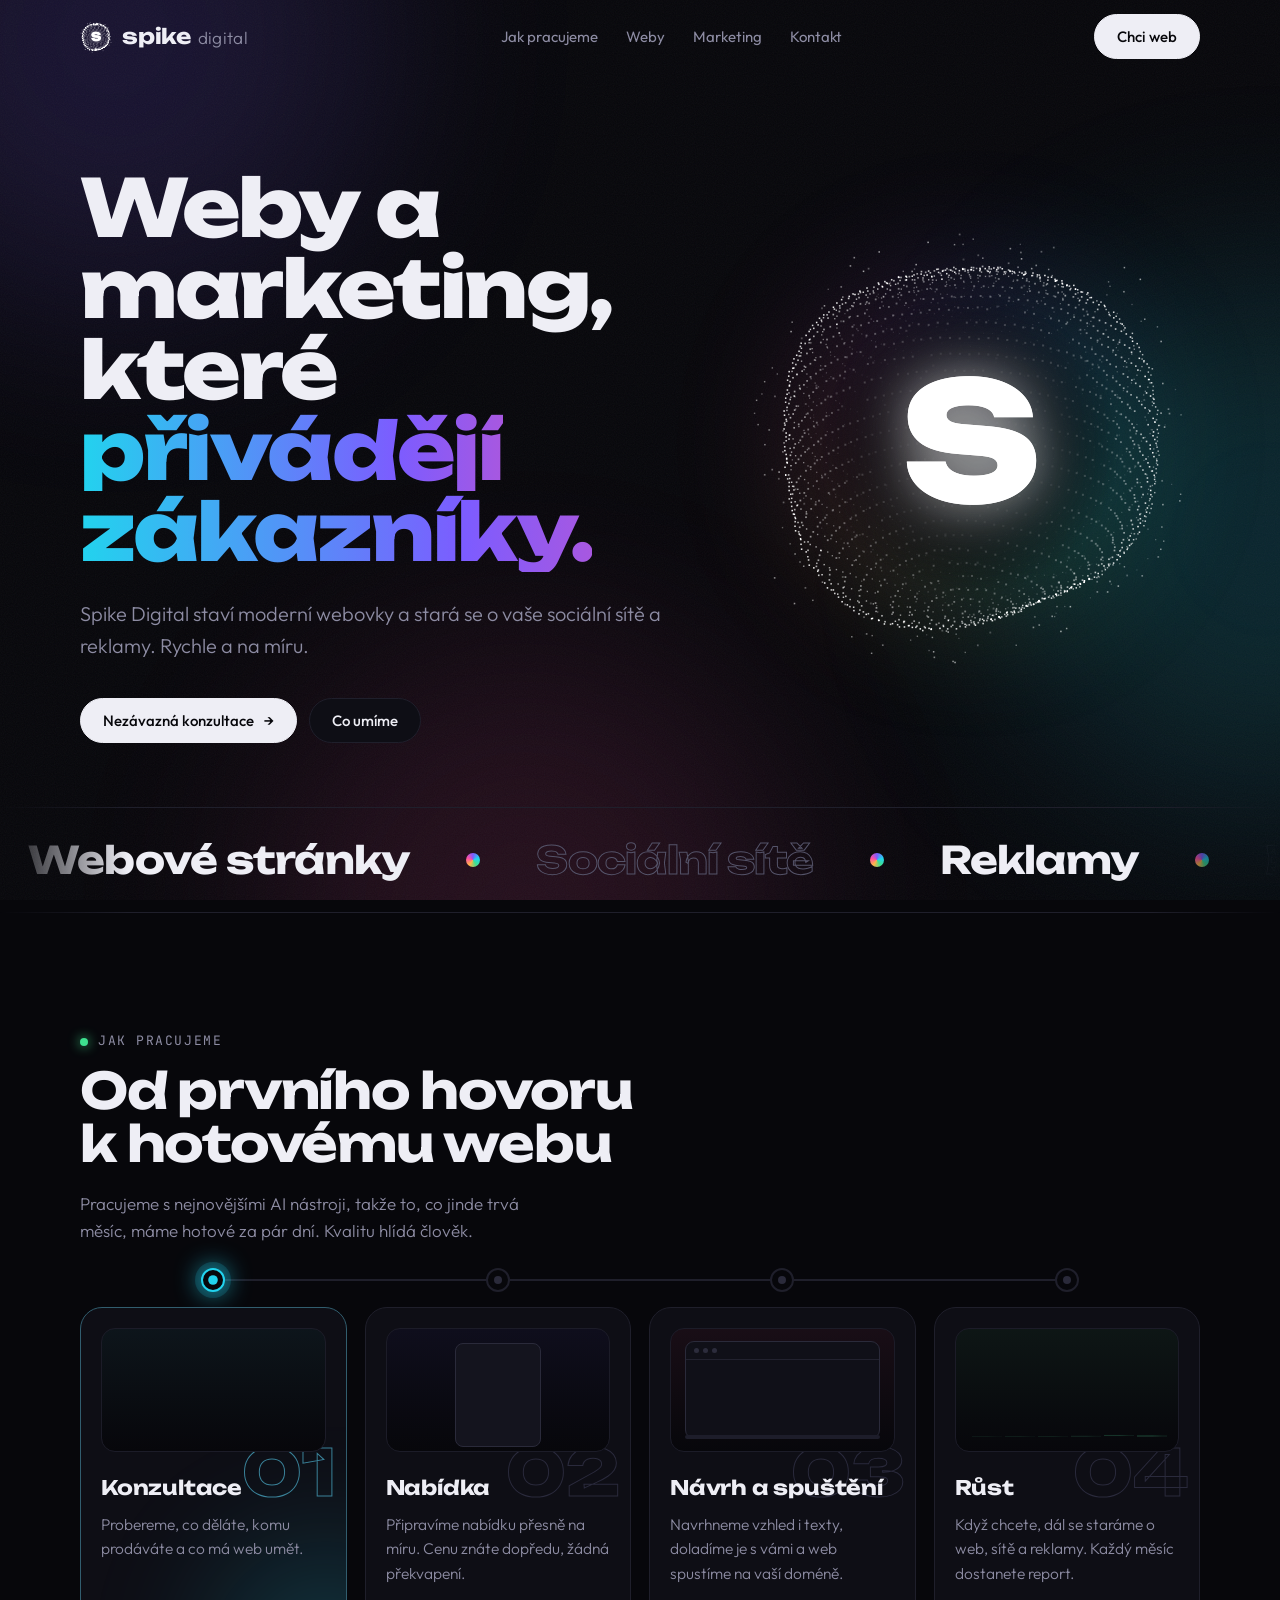
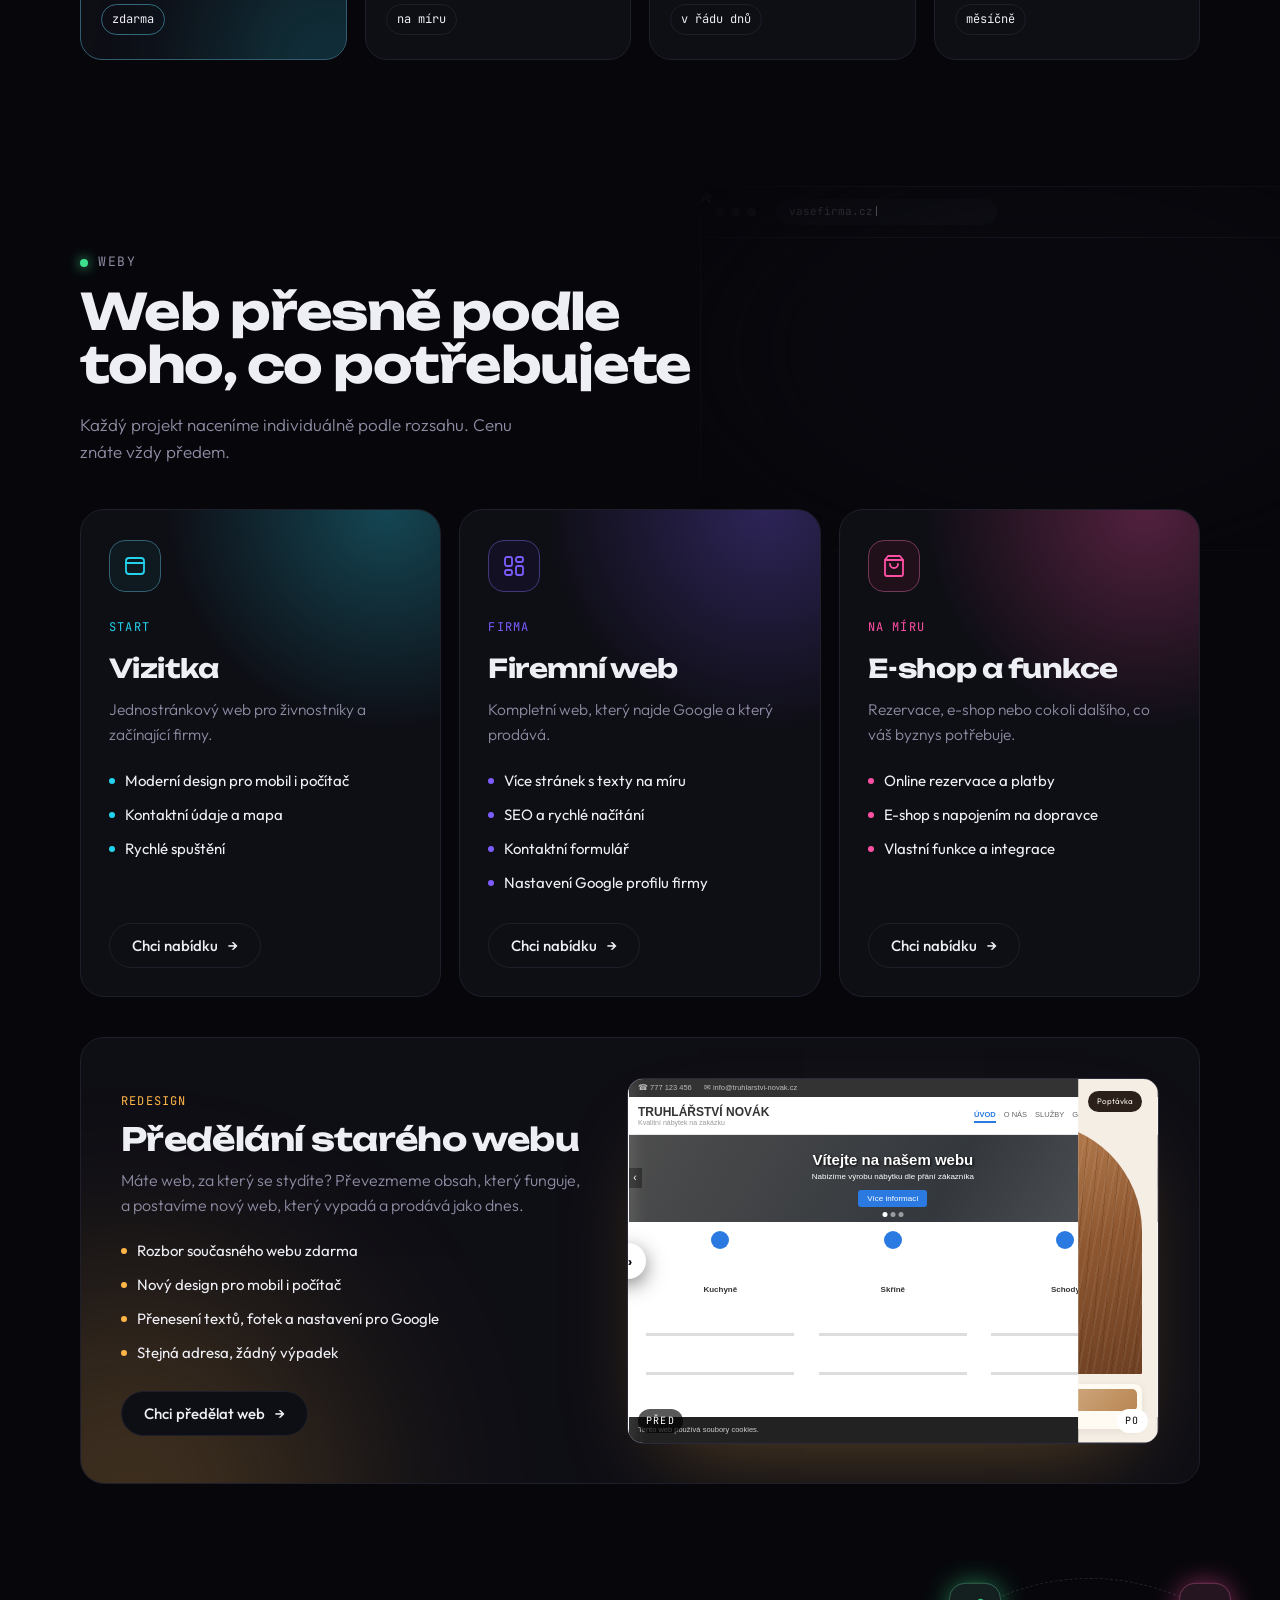
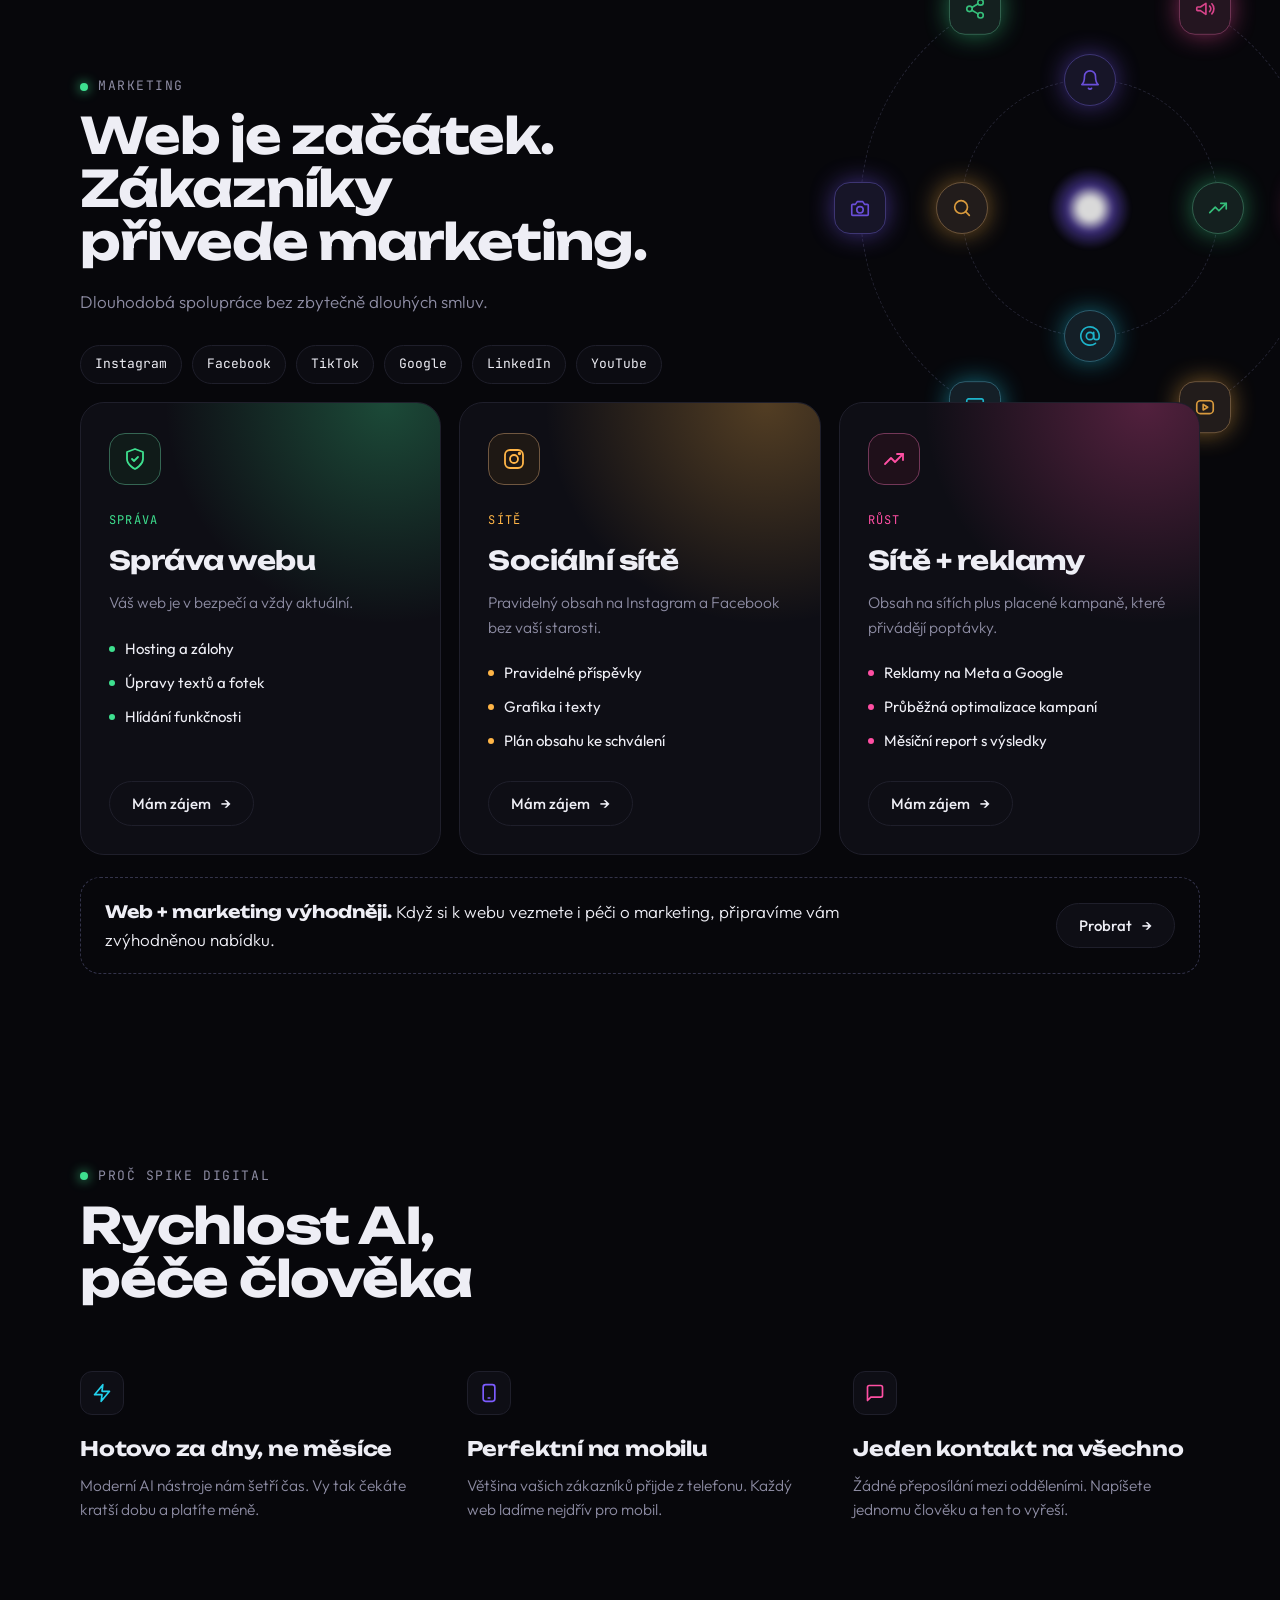
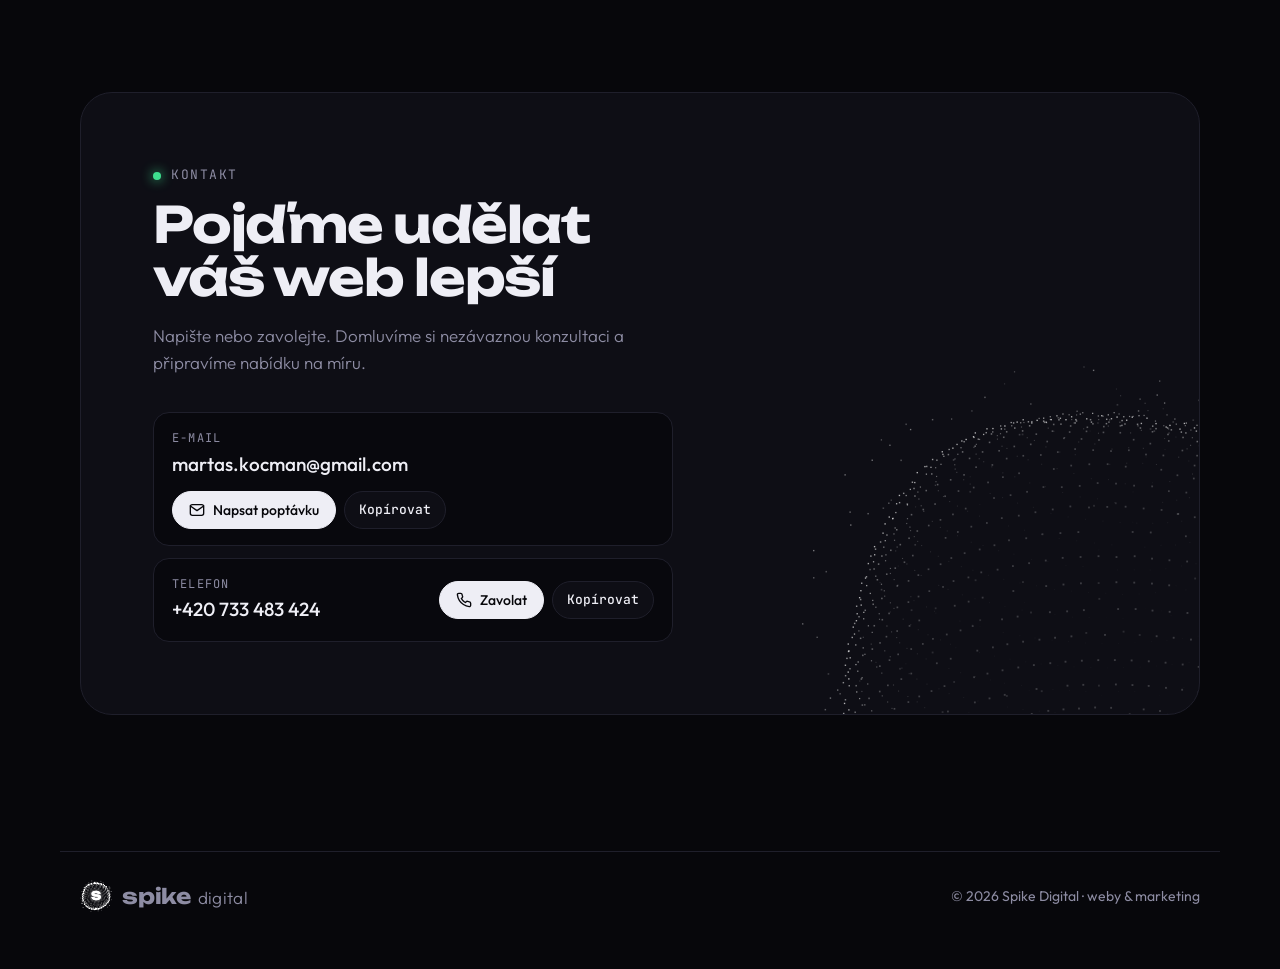
==== index.html @ 101cd27a "Ostrý obsah při scrollování, plynulejší pozadí Co-Authored-By: Claude Opus 5.5 <noreply@anthropic.co" ====
<!doctype html>
<html lang="cs">
<head>
<meta charset="utf-8">
<meta name="viewport" content="width=device-width,initial-scale=1,viewport-fit=cover">
<title>Spike Digital – weby a marketing</title>
<meta name="description" content="Spike Digital – weby a marketing pro malé firmy a živnostníky.">
<style>:root{color-scheme:dark;padding-top:env(safe-area-inset-top,0px);padding-bottom:env(safe-area-inset-bottom,0px)}body{margin:0}img{max-width:100%}[hidden]{display:none!important}</style>
<link rel="preconnect" href="https://fonts.googleapis.com">
<link rel="preconnect" href="https://fonts.gstatic.com" crossorigin>
<link rel="stylesheet" href="https://fonts.googleapis.com/css2?family=Fraunces:opsz,wght@9..144,500..700&family=Unbounded:wght@300..900&family=Outfit:wght@300;400;500;600&family=JetBrains+Mono:wght@400;500&display=swap">
</head>
<body>
<style>
/* Layout: dark stage with drifting light; glowing AI ring as hero centrepiece; service marquee; cards lit by a cursor-following glow */
:root{
  --bg:#07070b;
  --bg-2:#0e0e15;
  --line:#1f1f2b;
  --fg:#eeeef5;
  --muted:#8d8ca3;
  --c1:#7c5cff;
  --c2:#22d3ee;
  --c3:#ff4fa3;
  --c4:#ffb547;
  --c5:#3ee08f;
  --display:"Unbounded", "Arial Black", system-ui, sans-serif;
  --body:"Outfit", "Segoe UI", system-ui, -apple-system, sans-serif;
  --mono:"JetBrains Mono", ui-monospace, "SFMono-Regular", Menlo, monospace;
  --ring:conic-gradient(from var(--a,0deg), var(--c1), var(--c2), var(--c5), var(--c4), var(--c3), var(--c1));
  color-scheme:dark;
}
@property --a{syntax:"<angle>";inherits:false;initial-value:0deg}

*{box-sizing:border-box}
html{scroll-behavior:smooth}
body{
  background:var(--bg);color:var(--fg);
  font-family:var(--body);font-size:17px;line-height:1.6;font-weight:400;
  overflow-x:hidden;
}
.wrap{
  max-width:1160px;margin:0 auto;
  padding-left:max(20px, env(safe-area-inset-left,0px));
  padding-right:max(20px, env(safe-area-inset-right,0px));
}
a{color:inherit}
:focus-visible{outline:2px solid var(--c2);outline-offset:3px;border-radius:6px}

/* ---------- ambient background ---------- */
.ambient{position:fixed;inset:0;z-index:-1;overflow:hidden;pointer-events:none;contain:strict}
.blob{position:absolute;width:42vmax;height:42vmax;border-radius:50%;filter:blur(110px);opacity:.16;will-change:transform;transform:translateZ(0)}
.blob.b1{background:var(--c1);top:-18vmax;left:-12vmax;animation:drift1 22s ease-in-out infinite alternate}
.blob.b2{background:var(--c2);top:30vh;right:-20vmax;animation:drift2 26s ease-in-out infinite alternate}
.blob.b3{background:var(--c3);bottom:-22vmax;left:20vw;opacity:.12;animation:drift3 30s ease-in-out infinite alternate}
@keyframes drift1{to{transform:translate(18vw,22vh) scale(1.15)}}
@keyframes drift2{to{transform:translate(-22vw,-12vh) scale(.9)}}
@keyframes drift3{to{transform:translate(14vw,-26vh) scale(1.1)}}
.grain{position:absolute;inset:0;opacity:.05;background-image:url("data:image/svg+xml,%3Csvg xmlns='http://www.w3.org/2000/svg' width='160' height='160'%3E%3Cfilter id='n'%3E%3CfeTurbulence type='fractalNoise' baseFrequency='.9' numOctaves='2' stitchTiles='stitch'/%3E%3C/filter%3E%3Crect width='100%25' height='100%25' filter='url(%23n)'/%3E%3C/svg%3E")}

/* ---------- logo ring ---------- */
.ring{
  position:relative;aspect-ratio:1;border-radius:50%;
  background:var(--ring);
  -webkit-mask:radial-gradient(farthest-side, transparent calc(100% - var(--t,4px)), #000 calc(100% - var(--t,4px) + 1px));
          mask:radial-gradient(farthest-side, transparent calc(100% - var(--t,4px)), #000 calc(100% - var(--t,4px) + 1px));
  animation:spin 6s linear infinite;
}
@keyframes spin{to{--a:360deg}}
@keyframes rot{to{transform:rotate(360deg)}}

.logo{display:flex;align-items:center;gap:10px;text-decoration:none;font-family:var(--display);font-weight:700;font-size:21px;letter-spacing:-.01em}
.logo .wm{display:inline-flex;align-items:baseline;gap:.32em}
.logo .wm em{font-style:normal;font-family:var(--body);font-weight:300;font-size:.82em;letter-spacing:.02em;color:var(--muted)}
canvas.logo-mark{width:32px;height:32px;display:block}

/* ---------- nav ---------- */
header{position:relative;z-index:20}
nav{display:flex;align-items:center;justify-content:space-between;gap:16px;padding-block:14px}
nav ul{display:flex;gap:28px;list-style:none;margin:0;padding:0;font-size:15px;color:var(--muted)}
nav ul a{text-decoration:none;position:relative;transition:color .2s}
nav ul a::after{content:"";position:absolute;left:0;right:0;bottom:-4px;height:1px;background:var(--fg);transform:scaleX(0);transform-origin:right;transition:transform .6s cubic-bezier(.16,1,.3,1)}
nav ul a:hover{color:var(--fg)}
nav ul a:hover::after{transform:scaleX(1);transform-origin:left}
.btn{
  position:relative;overflow:hidden;isolation:isolate;
  display:inline-flex;align-items:center;gap:10px;
  font:500 15px/1 var(--body);text-decoration:none;cursor:pointer;
  padding:14px 22px;border-radius:999px;border:1px solid var(--line);
  background:var(--bg-2);color:var(--fg);transition:transform .5s cubic-bezier(.16,1,.3,1), border-color .5s, color .45s;
}
.btn::before{content:"";position:absolute;inset:0;z-index:-1;background:var(--fg);transform:translateY(101%);transition:transform .6s cubic-bezier(.16,1,.3,1)}
.btn:hover{border-color:var(--fg);color:var(--bg)}
.btn:hover::before{transform:translateY(0)}
.btn .arr{transition:transform .5s cubic-bezier(.16,1,.3,1)}
.btn:hover .arr{transform:translateX(4px)}
.btn-primary{background:var(--fg);color:var(--bg);border-color:var(--fg)}
.btn-primary::before{background:var(--ring);animation:spin 4s linear infinite}
.btn-primary:hover{color:#07070b}
@media (max-width:760px){ nav ul{display:none} }

/* ---------- hero ---------- */
.hero{position:relative;padding-block:72px 64px}
.hero-grid{display:grid;grid-template-columns:1.15fr .85fr;gap:40px;align-items:center}
.eyebrow{font-family:var(--mono);font-size:13px;letter-spacing:.12em;text-transform:uppercase;color:var(--muted);display:flex;align-items:center;gap:10px}
.eyebrow::before{content:"";width:8px;height:8px;border-radius:50%;background:var(--c5);box-shadow:0 0 12px var(--c5);animation:pulse 2s ease-in-out infinite}
@keyframes pulse{50%{box-shadow:0 0 2px var(--c5);opacity:.5}}
h1{
  font-family:var(--display);font-weight:800;
  font-size:clamp(36px, 6.2vw, 82px);line-height:1.02;letter-spacing:-.03em;
  margin:22px 0 26px;
}
h1 .w{display:inline-block;animation:rise 1.6s cubic-bezier(.16,1,.3,1) both;animation-delay:calc(var(--i) * 110ms)}
@keyframes rise{from{opacity:0;transform:translateY(30%)}}
h1 .grad{
  background:linear-gradient(90deg, var(--c2), var(--c1), var(--c3), var(--c4), var(--c2));
  background-size:300% 100%;
  -webkit-background-clip:text;background-clip:text;color:transparent;
  animation:rise 1.6s cubic-bezier(.16,1,.3,1) both, flow 12s linear infinite;
  animation-delay:calc(var(--i) * 110ms), 0s;
}
@keyframes flow{to{background-position:300% 0}}
.lead{font-size:clamp(17px,1.6vw,20px);font-weight:300;color:var(--muted);max-width:34em;margin:0 0 36px;animation:fade 1.6s .7s cubic-bezier(.16,1,.3,1) both}
.hero-ctas{display:flex;flex-wrap:wrap;gap:12px;animation:fade 1.6s .85s cubic-bezier(.16,1,.3,1) both}
@keyframes fade{from{opacity:0;transform:translateY(12px)}}

.orb{position:relative;width:min(100%, 440px);aspect-ratio:1;margin-inline:auto;animation:fade 2.2s .1s cubic-bezier(.16,1,.3,1) both}
.orb .halo{position:absolute;inset:10%;border-radius:50%;background:var(--ring);filter:blur(70px);opacity:.16;animation:spin 6s linear infinite, breathe 6s ease-in-out infinite}
@keyframes breathe{50%{opacity:.28;transform:scale(1.08)}}
.orb canvas{position:absolute;inset:-10%;width:120%;height:120%;display:block}

@media (max-width:860px){
  .hero{padding-block:36px 48px}
  .hero-grid{grid-template-columns:1fr}
  .orb{width:min(74%, 320px);order:-1}
}

/* ---------- marquee ---------- */
.marquee{border-block:1px solid var(--line);overflow:hidden;padding-block:22px;mask-image:linear-gradient(90deg,transparent,#000 10%,#000 90%,transparent);-webkit-mask-image:linear-gradient(90deg,transparent,#000 10%,#000 90%,transparent)}
.track{display:flex;width:max-content;animation:slide 48s linear infinite;will-change:transform}
.marquee:hover .track{animation-play-state:paused}
.track span{font-family:var(--display);font-weight:700;font-size:clamp(22px,3vw,38px);letter-spacing:-.02em;white-space:nowrap;padding-inline:28px;display:flex;align-items:center;gap:56px}
.track span::after{content:"";width:14px;height:14px;border-radius:50%;background:var(--ring);animation:spin 3s linear infinite}
.track span:nth-child(even){color:transparent;-webkit-text-stroke:1px #55546a}
@keyframes slide{to{transform:translateX(-50%)}}

/* ---------- sections ---------- */
section{padding-block:96px}
.sec-head{display:flex;flex-wrap:wrap;justify-content:space-between;align-items:end;gap:20px;margin-bottom:44px}
h2{font-family:var(--display);font-weight:700;font-size:clamp(28px,4vw,50px);line-height:1.06;letter-spacing:-.025em;margin:12px 0 0;text-wrap:balance;max-width:15em}
.sec-head p{color:var(--muted);font-weight:300;max-width:28em;margin:0}

/* scroll reveal: elements are visible at rest; JS only adds a settle-in motion */
.rv{transition:transform 1.1s cubic-bezier(.16,1,.3,1)}
.rv.pre{transform:translateY(22px)}

/* process: timeline that lights up on scroll */
.flow{position:relative;display:grid;grid-template-columns:repeat(4,1fr);gap:18px;padding-top:40px;--p:1}
.rail{position:absolute;left:12.5%;right:12.5%;top:12px;height:2px;background:var(--line);border-radius:2px}
.rail-fill{position:absolute;inset:0;border-radius:2px;transform-origin:left;transform:scaleX(var(--p));
  background:linear-gradient(90deg,var(--c2),var(--c1),var(--c3),var(--c5));box-shadow:0 0 16px rgba(124,92,255,.7);transition:transform .25s linear}
.fstep{position:relative;min-width:0}
.node{position:absolute;top:-39px;left:50%;margin-left:-12px;width:24px;height:24px;border-radius:50%;border:2px solid var(--line);background:var(--bg);
  display:grid;place-items:center;transition:border-color .9s, box-shadow .9s}
.node span{width:8px;height:8px;border-radius:50%;background:#2a2a3a;transition:background .9s, transform .9s cubic-bezier(.16,1,.3,1)}
.fstep.on .node{border-color:var(--g);box-shadow:0 0 0 6px color-mix(in oklab,var(--g) 16%,transparent),0 0 26px var(--g)}
.fstep.on .node span{background:var(--g);transform:scale(1.2)}
.fcard{position:relative;overflow:hidden;isolation:isolate;height:100%;display:flex;flex-direction:column;border:1px solid var(--line);border-radius:22px;background:var(--bg-2);padding:20px 20px 24px;
  transition:border-color .9s, transform .9s cubic-bezier(.16,1,.3,1)}
.fcard::before{content:"";position:absolute;z-index:-1;width:220px;height:220px;border-radius:50%;right:-90px;bottom:-110px;background:var(--g);filter:blur(70px);opacity:0;transition:opacity 1.2s}
.fstep.on .fcard{border-color:color-mix(in oklab,var(--g) 38%,var(--line))}
.fstep.on .fcard::before{opacity:.22}
.fcard:hover{transform:translateY(-5px)}
.big{position:absolute;z-index:-1;right:10px;top:132px;font-family:var(--display);font-weight:800;font-size:64px;line-height:1;color:transparent;
  -webkit-text-stroke:1px #2a2a3c;transition:-webkit-text-stroke-color .9s}
.fstep.on .big{-webkit-text-stroke-color:color-mix(in oklab,var(--g) 55%,#2a2a3c)}
.fcard h3{font-family:var(--display);font-weight:700;font-size:20px;letter-spacing:-.01em;margin:0 0 8px}
.fcard p{margin:0 0 18px;color:var(--muted);font-weight:300;font-size:15.5px}
.fcard .time{display:inline-block;align-self:flex-start;margin-top:auto;font-family:var(--mono);font-size:12px;padding:5px 10px;border-radius:999px;border:1px solid var(--line);color:var(--fg);transition:border-color .9s}
.fstep.on .time{border-color:color-mix(in oklab,var(--g) 45%,var(--line))}

.viz{position:relative;height:124px;margin-bottom:20px;border-radius:14px;overflow:hidden;
  background:linear-gradient(180deg,color-mix(in oklab,var(--g) 9%,var(--bg)),var(--bg));border:1px solid #1c1c28}
/* 1 chat */
.bub{position:absolute;max-width:80%;font-size:12px;line-height:1.3;padding:7px 11px;border-radius:12px;white-space:nowrap;
  animation:bubin 7s cubic-bezier(.16,1,.3,1) infinite both}
.bub.l{left:10px;background:#1d1d2a;border-bottom-left-radius:4px}
.bub.r{right:10px;background:var(--g);color:#07070b;font-weight:500;border-bottom-right-radius:4px}
.bub:nth-child(1){top:12px;animation-delay:0s}
.bub:nth-child(2){top:48px;animation-delay:1.2s}
.bub:nth-child(3){top:84px;animation-delay:2.4s;display:flex;gap:4px;padding:10px 12px}
.bub i{width:5px;height:5px;border-radius:50%;background:var(--muted);animation:dot 1.2s ease-in-out infinite}
.bub i:nth-child(2){animation-delay:.15s}.bub i:nth-child(3){animation-delay:.3s}
@keyframes bubin{0%{opacity:0;transform:translateY(10px) scale(.94)}8%,84%{opacity:1;transform:none}94%,100%{opacity:0;transform:translateY(-4px)}}
@keyframes dot{40%{transform:translateY(-4px);opacity:1}0%,80%,100%{opacity:.4}}
/* 2 offer document */
.doc{position:absolute;left:50%;top:14px;width:86px;height:104px;margin-left:-43px;border-radius:8px;background:#14141e;border:1px solid #2a2a3a;padding:14px 12px;display:grid;gap:7px;align-content:start}
.doc .dl{height:6px;border-radius:3px;background:#2c2c3e;transform-origin:left;animation:grow 7s cubic-bezier(.16,1,.3,1) infinite both}
.doc .dl.h{height:8px;width:60%;background:color-mix(in oklab,var(--g) 60%,#2c2c3e)}
.doc .dl:nth-child(2){animation-delay:.3s}.doc .dl:nth-child(3){animation-delay:.5s;width:85%}.doc .dl:nth-child(4){animation-delay:.7s}.doc .dl:nth-child(5){animation-delay:.9s;width:70%}
@keyframes grow{0%{transform:scaleX(0);opacity:0}10%,86%{transform:none;opacity:1}96%,100%{opacity:0}}
.stamp{position:absolute;left:50%;top:62px;margin-left:16px;width:46px;height:46px;border-radius:50%;background:var(--bg);border:2px solid var(--g);display:grid;place-items:center;
  box-shadow:0 0 22px -2px var(--g);animation:stamp 7s cubic-bezier(.34,1.56,.64,1) infinite both}
.stamp svg{width:22px;height:22px}
.stamp path{stroke-dasharray:24;animation:draw 7s ease infinite both}
@keyframes stamp{0%,20%{opacity:0;transform:scale(1.6) rotate(-14deg)}28%,86%{opacity:1;transform:rotate(-8deg)}96%,100%{opacity:0}}
@keyframes draw{0%,28%{stroke-dashoffset:24}40%,100%{stroke-dashoffset:0}}
/* 3 build + launch */
.mini{position:absolute;inset:12px 14px;border-radius:9px;border:1px solid #2a2a3a;background:#101018;overflow:hidden}
.mini .mb{display:flex;gap:4px;padding:6px 8px;border-bottom:1px solid #22222f}
.mini .mb i{width:5px;height:5px;border-radius:50%;background:#2c2c3c}
.mini .mc{display:grid;grid-template-columns:1.2fr .8fr;gap:6px;padding:9px}
.mini .blk{height:8px;border-radius:3px;background:#2a2a3a;animation:grow 7s cubic-bezier(.16,1,.3,1) infinite both;transform-origin:left}
.mini .blk.t{grid-column:1;height:10px;background:#d9d9ea}
.mini .blk.img{grid-column:2;grid-row:1/4;height:auto;background:linear-gradient(135deg,color-mix(in oklab,var(--g) 60%,#16162a),#16162a);animation-delay:.6s}
.mini .blk:nth-child(2){animation-delay:.3s;width:75%}.mini .blk:nth-child(3){animation-delay:.45s;width:55%;height:12px;border-radius:6px;background:var(--g)}
.load{position:absolute;left:14px;right:14px;bottom:12px;height:4px;border-radius:2px;background:#1d1d2a;overflow:hidden}
.load b{position:absolute;inset:0;background:var(--g);transform-origin:left;animation:load 7s cubic-bezier(.65,0,.35,1) infinite both}
@keyframes load{0%,10%{transform:scaleX(0)}55%,88%{transform:scaleX(1)}96%,100%{transform:scaleX(1);opacity:0}}
.live{position:absolute;right:22px;top:34px;display:flex;align-items:center;gap:6px;font-family:var(--mono);font-size:11px;padding:4px 9px;border-radius:999px;background:#07070b;border:1px solid #1f4a35;color:#3ee08f;
  animation:live 7s cubic-bezier(.34,1.56,.64,1) infinite both}
.live::before{content:"";width:6px;height:6px;border-radius:50%;background:#3ee08f;box-shadow:0 0 8px #3ee08f}
@keyframes live{0%,56%{opacity:0;transform:scale(.6)}62%,88%{opacity:1;transform:none}96%,100%{opacity:0}}
/* 4 growth */
.bars{position:absolute;left:16px;right:16px;bottom:14px;top:18px;display:flex;align-items:flex-end;gap:8px}
.bars i{flex:1;border-radius:5px 5px 2px 2px;background:linear-gradient(180deg,var(--g),color-mix(in oklab,var(--g) 25%,#1d1d2a));height:var(--h);
  transform-origin:bottom;animation:bar 7s cubic-bezier(.16,1,.3,1) infinite both}
@keyframes bar{0%{transform:scaleY(0)}12%,86%{transform:none}96%,100%{transform:scaleY(.02);opacity:.3}}
.trend{position:absolute;inset:14px 16px;width:calc(100% - 32px);height:calc(100% - 28px);overflow:visible}
.trend path{fill:none;stroke:#fff;stroke-width:2;stroke-linecap:round;stroke-linejoin:round;stroke-dasharray:260;filter:drop-shadow(0 0 6px rgba(255,255,255,.6));animation:trend 7s ease infinite both}
@keyframes trend{0%,22%{stroke-dashoffset:260}55%,86%{stroke-dashoffset:0}96%,100%{stroke-dashoffset:0;opacity:0}}

@media (max-width:980px) and (min-width:861px){.flow{gap:12px}.fcard{padding:16px 16px 20px}.bub{font-size:11px}}
@media (max-width:860px){
  .flow{grid-template-columns:1fr;padding-top:0;padding-left:44px;gap:16px}
  .rail{left:11px;right:auto;top:20px;bottom:20px;width:2px;height:auto}
  .rail-fill{transform-origin:top;transform:scaleY(var(--p));transition:transform .25s linear}
  .node{top:24px;left:-44px;margin-left:0}
}

/* glow cards */
.cards{display:grid;grid-template-columns:repeat(3,1fr);gap:18px}
.card{
  --mx:85%;--my:0%;
  position:relative;isolation:isolate;overflow:hidden;
  border:1px solid var(--line);border-radius:24px;
  background:var(--bg-2);padding:30px 28px 28px;
  display:flex;flex-direction:column;min-width:0;
  transition:border-color .6s, transform .8s cubic-bezier(.16,1,.3,1);
}
.card::before{
  content:"";position:absolute;z-index:-1;inset:0;
  background:radial-gradient(340px circle at var(--mx) var(--my), color-mix(in oklab, var(--glow) 38%, transparent), transparent 65%);
  opacity:.75;transition:opacity .8s;
}
.card::after{
  content:"";position:absolute;z-index:-1;inset:0;border-radius:inherit;padding:1px;
  background:radial-gradient(260px circle at var(--mx) var(--my), var(--glow), transparent 70%);
  -webkit-mask:linear-gradient(#000 0 0) content-box, linear-gradient(#000 0 0);
  -webkit-mask-composite:xor;mask-composite:exclude;opacity:0;transition:opacity .8s;
}
.card:hover{transform:translateY(-4px)}
.card:hover::before{opacity:1}
.card:hover::after{opacity:1}
.card .icon{width:52px;height:52px;border-radius:16px;display:grid;place-items:center;border:1px solid color-mix(in oklab, var(--glow) 40%, var(--line));background:color-mix(in oklab, var(--glow) 12%, var(--bg));margin-bottom:26px;transition:transform .9s cubic-bezier(.16,1,.3,1)}
.card:hover .icon{transform:rotate(-8deg) scale(1.08)}
.card .icon svg{width:24px;height:24px}
.card .tag{font-family:var(--mono);font-size:12px;letter-spacing:.1em;text-transform:uppercase;color:var(--glow)}
.card h3{font-family:var(--display);font-weight:700;font-size:26px;letter-spacing:-.02em;margin:10px 0 8px}
.card .desc{color:var(--muted);font-weight:300;font-size:15.5px;margin:0}
.card ul{list-style:none;padding:0;margin:22px 0 0;display:grid;gap:10px;font-size:15px}
.card li{display:flex;gap:10px;align-items:baseline}
.card li::before{content:"";flex:none;width:6px;height:6px;border-radius:50%;background:var(--glow);transform:translateY(-2px)}
.card .foot{margin-top:auto;padding-top:28px}
@media (max-width:900px){.cards{grid-template-columns:1fr}}

.note{
  margin-top:22px;display:flex;flex-wrap:wrap;align-items:center;justify-content:space-between;gap:16px;
  border:1px dashed #33334a;border-radius:20px;padding:20px 24px;
}
.note p{margin:0;max-width:44em;font-weight:300}
.note strong{font-family:var(--display);font-weight:700;font-weight:700}

/* why */
.why{display:grid;grid-template-columns:repeat(3,1fr);gap:40px}
.why h3{font-family:var(--display);font-weight:700;font-size:20px;letter-spacing:-.01em;margin:0 0 8px}
.why p{margin:0;color:var(--muted);font-weight:300;font-size:15.5px}
.why .ico{width:44px;height:44px;margin-bottom:18px;border-radius:12px;border:1px solid var(--line);display:grid;place-items:center;background:var(--bg-2)}
.why .ico svg{width:20px;height:20px}
.why > div:hover .ico svg{animation:wiggle 1.1s cubic-bezier(.45,0,.55,1)}
@keyframes wiggle{40%{transform:rotate(-8deg) scale(1.1)}}
@media (max-width:800px){.why{grid-template-columns:1fr;gap:28px}}

/* contact */
.contact{
  position:relative;overflow:hidden;isolation:isolate;
  border:1px solid var(--line);border-radius:32px;padding:clamp(32px,6vw,72px);
  background:var(--bg-2);
}
.contact .bg-orb{position:absolute;z-index:-1;width:640px;height:640px;right:-230px;bottom:-270px;opacity:.75;display:block}
.contact h2{max-width:12em}
.contact > p{color:var(--muted);font-weight:300;max-width:30em;margin:18px 0 36px}
.cinfo{display:grid;gap:12px;max-width:520px}
.crow{
  display:flex;align-items:center;justify-content:space-between;gap:12px;flex-wrap:wrap;
  padding:16px 18px;border-radius:16px;border:1px solid var(--line);background:color-mix(in oklab, var(--bg) 70%, transparent);
  transition:border-color .3s;
}
.crow:hover{border-color:#3a3a4f}
.crow .lbl{font-family:var(--mono);font-size:12px;letter-spacing:.1em;text-transform:uppercase;color:var(--muted);display:block}
.crow .val{font-size:19px;font-weight:500;user-select:all;word-break:break-all}
.copy{font:500 13px var(--mono);padding:8px 14px;border-radius:999px;border:1px solid var(--line);background:var(--bg-2);color:var(--fg);cursor:pointer;transition:border-color .2s}
.copy:hover{border-color:var(--fg)}


/* ---------- section backgrounds ---------- */
#weby,#marketing{position:relative;overflow:hidden;isolation:isolate}
.bgviz{position:absolute;z-index:-1;pointer-events:none}

/* web being built */
.build{top:30px;right:-60px;width:640px;opacity:.5;
  -webkit-mask-image:radial-gradient(ellipse 70% 70% at 55% 45%,#000 45%,transparent 100%);
          mask-image:radial-gradient(ellipse 70% 70% at 55% 45%,#000 45%,transparent 100%);
  animation:float 12s ease-in-out infinite}
@keyframes float{50%{transform:translateY(-14px)}}
.win{position:relative;border:1px solid #2a2a3a;border-radius:16px;background:#0b0b12;overflow:hidden;box-shadow:0 40px 120px -40px rgba(124,92,255,.45)}
.win .bar{display:flex;align-items:center;gap:7px;padding:12px 14px;border-bottom:1px solid #22222f}
.win .bar i{width:9px;height:9px;border-radius:50%;background:#2c2c3c}
.win .url{margin-left:14px;font-family:var(--mono);font-size:11px;color:var(--muted);padding:4px 12px;border-radius:999px;background:#14141e;flex:1;max-width:220px}
.win .url::after{content:"";display:inline-block;width:1px;height:10px;background:var(--fg);margin-left:3px;vertical-align:-1px;animation:blink 1s steps(1) infinite}
@keyframes blink{50%{opacity:0}}
.page{display:grid;grid-template-columns:1.1fr .9fr;gap:12px 18px;padding:18px 20px 22px}
.b{border-radius:8px;background:#1d1d2a;animation:build 10s cubic-bezier(.16,1,.3,1) infinite both;animation-delay:calc(var(--d)*1s)}
@keyframes build{0%{opacity:0;transform:translateY(10px) scaleX(.6)}8%,82%{opacity:1;transform:none}92%,100%{opacity:0;transform:translateY(-6px)}}
.b.nav{grid-column:1/-1;display:flex;align-items:center;gap:14px;background:none;height:22px;transform-origin:left}
.b.nav .lg{width:22px;height:22px;border-radius:50%;border:2px solid #cfcfe0}
.b.nav .ln{width:46px;height:7px;border-radius:4px;background:#2a2a3a}
.b.nav .ln:first-of-type{margin-left:auto}
.b.h1{grid-column:1;height:22px;transform-origin:left;background:linear-gradient(90deg,#d9d9ea,#8a85b0)}
.b.h1.short{width:70%}
.b.tx{grid-column:1;height:8px;background:#2a2a3a;transform-origin:left}
.b.tx.s{width:80%}
.b.cta{grid-column:1;width:110px;height:28px;border-radius:999px;background:linear-gradient(90deg,var(--c1),var(--c2));transform-origin:left}
.b.img{grid-column:2;grid-row:2/7;border-radius:12px;min-height:150px;background:
  radial-gradient(circle at 30% 30%,rgba(34,211,238,.55),transparent 55%),
  radial-gradient(circle at 75% 70%,rgba(255,79,163,.5),transparent 55%),#16162a;transform-origin:center}
.row3{grid-column:1/-1;display:grid;grid-template-columns:repeat(3,1fr);gap:12px;margin-top:6px}
.b.card{height:70px;border-radius:10px;background:#161622;border:1px solid #262636}
.cursor{position:absolute;width:16px;height:16px;left:0;top:0;animation:cur 10s cubic-bezier(.65,0,.35,1) infinite}
.cursor::before{content:"";position:absolute;inset:0;background:#fff;clip-path:polygon(0 0,0 100%,30% 72%,52% 100%,64% 94%,44% 66%,80% 66%);filter:drop-shadow(0 2px 4px rgba(0,0,0,.6))}
.cursor::after{content:"";position:absolute;left:-10px;top:-10px;width:20px;height:20px;border-radius:50%;border:2px solid var(--c2);opacity:0;animation:clk 10s infinite}
@keyframes cur{0%{transform:translate(520px,300px)}18%{transform:translate(130px,180px)}30%{transform:translate(130px,180px)}48%{transform:translate(420px,160px)}62%{transform:translate(420px,160px)}80%{transform:translate(260px,300px)}100%{transform:translate(520px,300px)}}
@keyframes clk{20%{opacity:0;transform:scale(.4)}22%{opacity:1}28%{opacity:0;transform:scale(1.6)}50%{opacity:0;transform:scale(.4)}52%{opacity:1}58%{opacity:0;transform:scale(1.6)}}

/* social orbit */
.social{top:20px;right:-40px;width:460px;height:460px;opacity:.85}
.orbit-c{position:absolute;border:1px dashed #2a2a3a;border-radius:50%;animation:rot 46s linear infinite}
.orbit-c.o1{inset:0}
.orbit-c.o2{inset:22%;animation-duration:32s;animation-direction:reverse}
@keyframes rot{to{transform:rotate(360deg)}}
.ic{position:absolute;left:50%;top:50%;width:52px;height:52px;margin:-26px 0 0 -26px;
  transform:rotate(calc(var(--k)*1turn/var(--n))) translateX(var(--r)) rotate(calc(var(--k)*-1turn/var(--n)))}
.ic > span{display:grid;place-items:center;width:100%;height:100%;border-radius:16px;
  background:color-mix(in oklab,var(--g) 14%,#0d0d14);border:1px solid color-mix(in oklab,var(--g) 45%,#22222f);
  box-shadow:0 0 30px -6px var(--g);animation:rot 46s linear infinite reverse}
.o2 .ic > span{animation-duration:32s;animation-direction:normal;border-radius:50%}
.ic svg{width:22px;height:22px;animation:bob 4s ease-in-out infinite;animation-delay:calc(var(--k)*-.7s)}
@keyframes bob{50%{transform:translateY(-3px) scale(1.08)}}
.o1{--r:230px;--n:6}
.o2{--r:128px;--n:4}
.hub{position:absolute;inset:41%;border-radius:50%;background:radial-gradient(circle,#ffffff 0 18%,rgba(124,92,255,.5) 40%,transparent 70%);filter:blur(2px);animation:breathe 6s ease-in-out infinite}
.pop{position:absolute;white-space:nowrap;font-size:13px;font-weight:500;padding:9px 14px;border-radius:14px;
  background:rgba(20,20,30,.85);border:1px solid #2a2a3a;backdrop-filter:blur(6px);-webkit-backdrop-filter:blur(6px);
  display:flex;align-items:center;gap:8px;animation:popup 9s cubic-bezier(.16,1,.3,1) infinite both;animation-delay:calc(var(--d)*1s)}
.pop b{width:8px;height:8px;border-radius:50%;background:var(--g);box-shadow:0 0 10px var(--g)}
@keyframes popup{0%{opacity:0;transform:translateY(24px) scale(.9)}10%,60%{opacity:1;transform:none}75%,100%{opacity:0;transform:translateY(-30px) scale(.96)}}

.platforms{display:flex;flex-wrap:wrap;gap:10px;margin:-14px 0 40px}
.platforms span{font-family:var(--mono);font-size:13px;padding:8px 14px;border-radius:999px;border:1px solid var(--line);background:color-mix(in oklab,var(--bg-2) 80%,transparent);
  animation:chip 6s ease-in-out infinite;animation-delay:calc(var(--i)*-1s)}
@keyframes chip{50%{transform:translateY(-4px);border-color:#3a3a50}}

@media (max-width:760px){
  .build{width:440px;right:-200px;top:10px;opacity:.28}
  .social{width:340px;height:340px;right:-150px;top:0;opacity:.45}
  .o1{--r:170px}.o2{--r:95px}
  .pop{display:none}
}


/* ---------- contact actions + inquiry modal ---------- */
.crow .val{font-size:clamp(16px,4.4vw,19px);word-break:normal;overflow-wrap:anywhere}
.crow a.val{text-decoration:none;color:var(--fg)}
.crow .acts{display:flex;gap:8px;flex-wrap:wrap}
.act{display:inline-flex;align-items:center;gap:8px;font:500 14px/1 var(--body);padding:10px 16px;border-radius:999px;cursor:pointer;text-decoration:none;
  border:1px solid var(--fg);background:var(--fg);color:var(--bg);transition:transform .5s cubic-bezier(.16,1,.3,1), box-shadow .5s}
.act:hover{transform:translateY(-2px);box-shadow:0 10px 30px -10px rgba(255,255,255,.5)}
.act svg{width:16px;height:16px}

[hidden]{display:none!important}
dialog.inq{padding:0;border:0;background:transparent;color:var(--fg);width:min(500px,calc(100vw - 24px));max-width:none;max-height:calc(100dvh - 24px);overflow:visible}
dialog.inq::backdrop{background:rgba(4,4,8,.7);backdrop-filter:blur(14px);-webkit-backdrop-filter:blur(14px)}
dialog.inq[open]{animation:inqIn .8s cubic-bezier(.16,1,.3,1)}
dialog.inq[open]::backdrop{animation:fadeBd .6s ease}
@keyframes inqIn{from{opacity:0;transform:translateY(26px) scale(.97)}}
@keyframes fadeBd{from{opacity:0}}
.inq-box{position:relative;text-align:center;overflow:auto;max-height:calc(100dvh - 24px);padding:clamp(26px,5vw,40px) clamp(20px,4.5vw,38px) clamp(24px,4vw,34px);border-radius:32px;
  background:rgba(16,16,26,.78);backdrop-filter:blur(22px);-webkit-backdrop-filter:blur(22px);border:1px solid rgba(255,255,255,.1);box-shadow:0 50px 140px -40px rgba(124,92,255,.5)}
.inq-x{position:absolute;top:16px;right:16px;width:46px;height:46px;border-radius:50%;border:1px solid #3a3a50;background:rgba(7,7,11,.4);color:var(--fg);font-size:18px;cursor:pointer;transition:border-color .4s, transform .6s cubic-bezier(.16,1,.3,1)}
.inq-x:hover{border-color:var(--fg);transform:rotate(90deg)}
.inq-box canvas{width:120px;height:120px;margin:-8px auto 2px;display:block}
.inq-box:has(#inq-done:not([hidden])) canvas{display:none}
.inq h2{font-size:clamp(24px,4.6vw,30px);letter-spacing:-.02em;margin:0 0 8px;line-height:1.15}
.inq .sub{font-size:17px;line-height:1.5;color:#b9b8c8;margin:0 0 22px;font-weight:300}
.inq form{display:grid;gap:18px;text-align:left}
.svc-q{display:grid;gap:10px}
.svc-q > span{font-size:15px;color:#a9a8bb}
.svc2{display:flex;flex-wrap:wrap;gap:8px}
.svc2 label{position:relative;cursor:pointer}
.svc2 input{position:absolute;opacity:0;pointer-events:none}
.svc2 span{display:inline-flex;align-items:center;gap:7px;min-height:46px;padding:0 16px;border-radius:999px;font-size:16px;border:1.5px solid #34344a;background:rgba(255,255,255,.03);
  transition:background .4s, color .4s, border-color .4s, transform .5s cubic-bezier(.16,1,.3,1)}
.svc2 span::before{content:"";width:8px;height:8px;border-radius:50%;background:var(--g);box-shadow:0 0 8px var(--g);transition:background .4s, box-shadow .4s}
.svc2 label:hover span{border-color:#55556e}
.svc2 input:checked + span{background:#fff;color:#07070b;border-color:#fff;transform:translateY(-1px)}
.svc2 input:checked + span::before{background:#07070b;box-shadow:none}
.svc2 input:focus-visible + span{outline:2px solid var(--c2);outline-offset:2px}
.picked{display:flex;flex-wrap:wrap;align-items:center;justify-content:center;gap:10px;padding:14px 16px;border-radius:18px;background:rgba(62,224,143,.08);border:1px solid rgba(62,224,143,.35)}
.picked span{font-size:15px;color:#a9e9c6}
.picked b{display:inline-flex;align-items:center;gap:8px;font-size:18px;font-weight:600}
.picked b::after{content:"✓";display:grid;place-items:center;width:22px;height:22px;border-radius:50%;background:#3ee08f;color:#06140d;font-size:13px}
.picked button{background:none;border:0;color:var(--muted);font:400 15px var(--body);text-decoration:underline;text-underline-offset:3px;cursor:pointer;padding:4px}
.picked button:hover{color:var(--fg)}
.fl{display:grid;gap:4px}
.fl > span{font-size:15px;color:#a9a8bb}
.fl input{width:100%;font:400 18px/1.45 var(--body);background:transparent;border:0;border-bottom:2px solid #34344a;padding:10px 2px;color:var(--fg);border-radius:0;transition:border-color .4s}
.fl input:focus{outline:none;border-bottom-color:var(--c2)}
.fl.bad input{border-bottom-color:#ff7a7a}
.fl .err{font-size:15px;color:#ff9a9a}
.fl .err:empty{display:none}
.send3{width:100%;min-height:60px;border:0;border-radius:999px;margin-top:6px;background:#fff;color:#07070b;font:600 19px var(--body);cursor:pointer;transition:transform .6s cubic-bezier(.16,1,.3,1), box-shadow .6s}
.send3[disabled]{opacity:.6;cursor:wait}
.send3:hover{transform:translateY(-2px);box-shadow:0 16px 40px -14px rgba(255,255,255,.55)}
.callmini{display:inline-flex;align-items:center;gap:8px;margin-top:18px;font-size:17px;color:var(--fg);text-decoration:none;border-bottom:1px solid #4a4a60;padding-bottom:2px;transition:border-color .4s}
.callmini:hover{border-color:var(--c5)}
.callmini svg{width:18px;height:18px;color:var(--c5)}
.done3{display:grid;gap:14px;justify-items:center}
.done3 .ok{width:84px;height:84px;border-radius:50%;display:grid;place-items:center;background:rgba(62,224,143,.1);border:2px solid #3ee08f;box-shadow:0 0 50px -6px #3ee08f;animation:pop .9s cubic-bezier(.34,1.56,.64,1)}
.done3 .ok path{stroke-dasharray:24;animation:draw2 .9s .35s ease both}
@keyframes pop{from{transform:scale(.4);opacity:0}}
@keyframes draw2{from{stroke-dashoffset:24}to{stroke-dashoffset:0}}
.done3 p{font-size:17px;line-height:1.55;color:#d6d5e2;margin:0}
.done3 .btn{min-height:50px;font-size:16px}
@media (max-width:560px){
  dialog.inq{width:100vw;max-height:100dvh;margin:auto 0 0}
  .inq-box{border-radius:30px 30px 0 0;max-height:94dvh;padding-bottom:calc(26px + env(safe-area-inset-bottom,0px))}
  dialog.inq[open]{animation:sheetIn .7s cubic-bezier(.16,1,.3,1)}
  @keyframes sheetIn{from{transform:translateY(100%)}}
}

@media (max-width:760px){
  .hero-ctas .btn{flex:1 1 100%;justify-content:center}
  .social{right:-200px;opacity:.2}
}


/* ---------- redesign: before / after ---------- */
.redo{position:relative;isolation:isolate;overflow:hidden;margin-top:18px;display:grid;grid-template-columns:1fr 1.15fr;gap:clamp(24px,4vw,44px);align-items:center;
  border:1px solid var(--line);border-radius:24px;background:var(--bg-2);padding:clamp(24px,4vw,40px);--glow:var(--c4)}
.redo::before{content:"";position:absolute;z-index:-1;width:420px;height:420px;border-radius:50%;left:-160px;bottom:-220px;background:var(--glow);filter:blur(110px);opacity:.22}
.redo .tag{font-family:var(--mono);font-size:12px;letter-spacing:.1em;text-transform:uppercase;color:var(--glow)}
.redo h3{font-family:var(--display);font-weight:700;font-size:clamp(24px,3vw,32px);letter-spacing:-.02em;line-height:1.1;margin:10px 0 10px}
.redo .desc{color:var(--muted);font-weight:300;font-size:16px;margin:0}
.redo ul{list-style:none;padding:0;margin:20px 0 26px;display:grid;gap:10px;font-size:15px}
.redo li{display:flex;gap:10px;align-items:baseline}
.redo li::before{content:"";flex:none;width:6px;height:6px;border-radius:50%;background:var(--glow);transform:translateY(-2px)}
.redo-txt{min-width:0}
@media (max-width:900px){.redo{grid-template-columns:1fr}}

.ba{--x:85%;container-type:inline-size;-webkit-text-size-adjust:100%;text-size-adjust:100%;position:relative;aspect-ratio:16/11;max-width:100%;border-radius:16px;overflow:hidden;border:1px solid #2a2a3a;cursor:ew-resize;touch-action:pan-y;user-select:none;
  box-shadow:0 40px 90px -40px rgba(255,181,71,.35)}
.ba > div{position:absolute;inset:0}
.ba-old{background:#fff;color:#555;font-family:Arial,Helvetica,sans-serif;font-size:9px;display:grid;grid-template-rows:auto auto 1fr auto;overflow:hidden}
.ba-old .o-top{background:#333;color:#bbb;font-size:7.5px;padding:3px 10px;display:flex;gap:12px}
.ba-old .o-head{display:flex;align-items:center;justify-content:space-between;padding:8px 10px;border-bottom:1px solid #e5e5e5}
.ba-old .o-logo{font:bold 12px Arial,sans-serif;color:#333}
.ba-old .o-logo small{display:block;font-weight:normal;font-size:7px;color:#999}
.ba-old .o-nav{display:flex;gap:8px;font-size:7.5px;text-transform:uppercase;color:#666}
.ba-old .o-nav b{color:#2a7ae2;border-bottom:2px solid #2a7ae2}
.ba-old .o-slide{position:relative;display:grid;place-items:center;text-align:center;color:#fff;padding:16px 10px;
  background:linear-gradient(rgba(0,0,0,.45),rgba(0,0,0,.45)),linear-gradient(120deg,#8c8c8c,#5e6670 60%,#9aa0a6)}
.ba-old .o-slide h4{margin:0;font:bold 15px Arial,sans-serif;text-shadow:1px 1px 3px #000}
.ba-old .o-slide p{margin:3px 0 7px;font-size:8px}
.ba-old .o-slide span.btn2{background:#2a7ae2;padding:4px 9px;border-radius:3px;font-size:8px}
.ba-old .o-arrow{position:absolute;top:50%;width:14px;height:20px;margin-top:-10px;background:rgba(0,0,0,.4);color:#fff;font-size:10px;line-height:20px}
.ba-old .o-arrow.l{left:0}.ba-old .o-arrow.r{right:0}
.ba-old .o-dots{position:absolute;bottom:5px;left:50%;transform:translateX(-50%);display:flex;gap:3px}
.ba-old .o-dots i{width:5px;height:5px;border-radius:50%;background:rgba(255,255,255,.5)}
.ba-old .o-dots i:first-child{background:#fff}
.ba-old .o-cols{display:grid;grid-template-columns:repeat(3,1fr);gap:8px;padding:9px 10px;text-align:center}
.ba-old .o-cols div{display:grid;gap:3px;justify-items:center}
.ba-old .o-cols b{width:18px;height:18px;border-radius:50%;background:#2a7ae2}
.ba-old .o-cols strong{font-size:8px;color:#333}
.ba-old .o-cols i{height:3px;width:90%;background:#ddd}
.ba-old .o-cookie{background:#222;color:#ccc;font-size:7.5px;padding:5px 10px;display:flex;justify-content:space-between;align-items:center}
.ba-old .o-cookie span:last-child{background:#2a7ae2;color:#fff;padding:2px 6px;border-radius:2px}

.ba-new{grid-template-rows:auto minmax(0,1fr) auto!important;background:#f4eee4;color:#2b211a;font-family:"Outfit",system-ui,sans-serif;
  clip-path:inset(0 0 0 var(--x));animation:wipe 9s cubic-bezier(.65,0,.35,1) infinite;padding:12px 16px 14px;display:grid;grid-template-rows:auto 1fr auto;gap:10px}
.ba.manual .ba-new,.ba.manual .ba-line{animation:none}
.ba-new .n-nav{display:flex;align-items:center;gap:10px;font-size:8px;color:#6b5a4b}
.ba-new .n-logo{display:flex;align-items:center;gap:5px;font:600 11px "Fraunces",Georgia,serif;color:#2b211a}
.ba-new .n-logo b{width:13px;height:13px;border-radius:4px 50% 4px 50%;background:#9a5b34}
.ba-new .n-nav span:nth-of-type(2){margin-left:auto}
.ba-new .n-cta{background:#2b211a;color:#f4eee4;padding:4px 9px;border-radius:999px;font-size:8px}
.ba-new .n-hero{display:grid;grid-template-columns:1.1fr .9fr;gap:12px;align-items:center;min-height:0;height:100%}
.ba-new .n-eyebrow{font-size:7px;letter-spacing:.18em;text-transform:uppercase;color:#9a5b34}
.ba-new .n-h{font:600 clamp(13px,1.9vw,20px)/1.05 "Fraunces",Georgia,serif;letter-spacing:-.02em;margin:4px 0 6px;color:#2b211a}
.ba-new .n-h em{font-style:italic;color:#9a5b34}
.ba-new .n-p{font-size:8px;line-height:1.4;color:#6b5a4b;margin:0 0 8px}
.ba-new .n-b{display:flex;flex-wrap:wrap;gap:6px}
.ba-new .n-b span{white-space:nowrap;font-size:8px;padding:4px 9px;border-radius:999px;background:#9a5b34;color:#fff}
.ba-new .n-b span + span{background:transparent;color:#2b211a;border:1px solid #cdbfae}
.ba-new .n-img{position:relative;height:100%;min-height:0;border-radius:999px 999px 10px 10px;
  background:repeating-linear-gradient(100deg,rgba(255,255,255,.06) 0 2px,transparent 2px 7px),repeating-linear-gradient(95deg,rgba(60,30,10,.18) 0 1px,transparent 1px 11px),linear-gradient(160deg,#c48a5a,#8e5730 55%,#6d3f22)}
.ba-new .n-badge{position:absolute;left:-6px;bottom:12px;background:#fffaf2;color:#2b211a;font:600 8px "Fraunces",serif;padding:5px 8px;border-radius:8px;box-shadow:0 6px 16px rgba(60,30,10,.25)}
.ba-new .n-cards{display:grid;grid-template-columns:repeat(3,1fr);gap:7px}
.ba-new .n-cards div{background:#fffaf2;border-radius:8px;padding:5px;display:grid;gap:4px;box-shadow:0 2px 8px rgba(60,30,10,.08)}
.ba-new .n-cards i{height:22px;border-radius:5px;background:linear-gradient(135deg,#d7b48e,#a86d42)}
.ba-new .n-cards div:nth-child(2) i{background:linear-gradient(135deg,#c9b8a3,#7b6a58)}
.ba-new .n-cards div:nth-child(3) i{background:linear-gradient(135deg,#e2c9a6,#b98552)}
.ba-new .n-cards span{font:600 7.5px "Fraunces",serif;white-space:nowrap;overflow:hidden;text-overflow:ellipsis}
.ba-line{position:absolute;top:0;bottom:0;left:var(--x);width:2px;margin-left:-1px;background:#fff;box-shadow:0 0 16px rgba(255,255,255,.8);animation:wipeLine 9s cubic-bezier(.65,0,.35,1) infinite;inset:auto;height:100%}
.ba-line span{position:absolute;top:50%;left:50%;width:36px;height:36px;margin:-18px 0 0 -18px;border-radius:50%;background:#fff;color:#07070b;display:grid;place-items:center;font:700 14px var(--body);box-shadow:0 6px 20px rgba(0,0,0,.5)}
@keyframes wipe{0%,10%{clip-path:inset(0 0 0 85%)}45%,60%{clip-path:inset(0 0 0 12%)}92%,100%{clip-path:inset(0 0 0 85%)}}
@keyframes wipeLine{0%,10%{left:85%}45%,60%{left:12%}92%,100%{left:85%}}
.ba-tag{position:absolute;bottom:10px;font-family:var(--mono);font-size:10px;letter-spacing:.12em;text-transform:uppercase;padding:4px 8px;border-radius:999px;pointer-events:none}
.ba-tag.before{left:10px;background:rgba(0,0,0,.65);color:#fff}
.ba-tag.after{right:10px;background:#fff;color:#07070b}
@media (prefers-reduced-motion:reduce){.ba-new{clip-path:inset(0 0 0 50%)}.ba-line{left:50%}}

@container (max-width:380px){.ba-new .n-b span + span{display:none}}
/* wide tile in inquiry */
.tile-c.wide{grid-column:1/-1}
.tile-c.wide .tb{grid-template-columns:auto 1fr;align-items:center}

footer{padding-block:40px 56px;color:var(--muted);font-size:14px}
footer .wrap{display:flex;flex-wrap:wrap;gap:16px;justify-content:space-between;align-items:center;border-top:1px solid var(--line);padding-top:28px}

@media (prefers-reduced-motion:reduce){
  *,*::before,*::after{animation:none!important;transition:none!important}
  .rv.pre{transform:none}
  html{scroll-behavior:auto}
}
</style>

<div class="ambient" aria-hidden="true"><div class="blob b1"></div><div class="blob b2"></div><div class="blob b3"></div><div class="grain"></div></div>

<header>
  <nav class="wrap" aria-label="Hlavní navigace">
    <a class="logo" href="#top" aria-label="Spike Digital – úvod">
      <canvas class="logo-mark" data-orb="logo" aria-hidden="true"></canvas>
      <span class="wm">spike<em>digital</em></span>
    </a>
    <ul>
      <li><a href="#proces">Jak pracujeme</a></li>
      <li><a href="#weby">Weby</a></li>
      <li><a href="#marketing">Marketing</a></li>
      <li><a href="#kontakt">Kontakt</a></li>
    </ul>
    <a class="btn btn-primary" href="#kontakt" data-inq="">Chci web</a>
  </nav>
</header>

<main id="top">
  <!-- HERO -->
  <div class="hero">
    <div class="wrap hero-grid">
      <div>
        <h1 aria-label="Weby a marketing, které přivádějí zákazníky.">
          <span class="w" style="--i:0">Weby</span> <span class="w" style="--i:1">a</span> <span class="w" style="--i:2">marketing,</span> <span class="w" style="--i:3">které</span> <span class="w grad" style="--i:4">přivádějí</span> <span class="w grad" style="--i:5">zákazníky.</span>
        </h1>
        <p class="lead">Spike Digital staví moderní webovky a stará se o vaše sociální sítě a reklamy. Rychle a na míru.</p>
        <div class="hero-ctas">
          <a class="btn btn-primary" href="#kontakt" data-inq="">Nezávazná konzultace <span class="arr">→</span></a>
          <a class="btn" href="#weby">Co umíme</a>
        </div>
      </div>
      <div class="orb" aria-hidden="true">
        <div class="halo"></div>
        <canvas data-orb="hero"></canvas>
      </div>
    </div>
  </div>

  <div class="marquee" aria-hidden="true">
    <div class="track">
      <span>Webové stránky</span><span>Sociální sítě</span><span>Reklamy</span><span>E-shopy</span><span>SEO</span><span>Redesign</span><span>Branding</span>
      <span>Webové stránky</span><span>Sociální sítě</span><span>Reklamy</span><span>E-shopy</span><span>SEO</span><span>Redesign</span><span>Branding</span>
    </div>
  </div>

  <!-- PROCESS -->
  <section id="proces">
    <div class="wrap">
      <div class="sec-head rv">
        <div>
          <div class="eyebrow">Jak pracujeme</div>
          <h2>Od prvního hovoru k hotovému webu</h2>
        </div>
        <p>Pracujeme s nejnovějšími AI nástroji, takže to, co jinde trvá měsíc, máme hotové za pár dní. Kvalitu hlídá člověk.</p>
      </div>
      <div class="flow" id="flow">
        <div class="rail" aria-hidden="true"><div class="rail-fill"></div></div>

        <div class="fstep" style="--g:var(--c2)">
          <div class="node" aria-hidden="true"><span></span></div>
          <div class="fcard">
            <div class="viz" aria-hidden="true">
              <span class="bub l">Dobrý den, chtěl bych nový web.</span>
              <span class="bub r">Super! Kdy si zavoláme?</span>
              <span class="bub l"><i></i><i></i><i></i></span>
            </div>
            <span class="big" aria-hidden="true">01</span>
            <h3>Konzultace</h3>
            <p>Probereme, co děláte, komu prodáváte a co má web umět.</p>
            <span class="time">zdarma</span>
          </div>
        </div>

        <div class="fstep" style="--g:var(--c1)">
          <div class="node" aria-hidden="true"><span></span></div>
          <div class="fcard">
            <div class="viz" aria-hidden="true">
              <div class="doc"><span class="dl h"></span><span class="dl"></span><span class="dl"></span><span class="dl"></span><span class="dl"></span></div>
              <div class="stamp"><svg viewBox="0 0 24 24" fill="none" stroke="var(--g)" stroke-width="3" stroke-linecap="round" stroke-linejoin="round"><path d="M5 12.5l4.5 4.5L19 7.5"/></svg></div>
            </div>
            <span class="big" aria-hidden="true">02</span>
            <h3>Nabídka</h3>
            <p>Připravíme nabídku přesně na míru. Cenu znáte dopředu, žádná překvapení.</p>
            <span class="time">na míru</span>
          </div>
        </div>

        <div class="fstep" style="--g:var(--c3)">
          <div class="node" aria-hidden="true"><span></span></div>
          <div class="fcard">
            <div class="viz" aria-hidden="true">
              <div class="mini">
                <div class="mb"><i></i><i></i><i></i></div>
                <div class="mc"><span class="blk t"></span><span class="blk"></span><span class="blk"></span><span class="blk img"></span></div>
              </div>
              <span class="live">online</span>
              <div class="load"><b></b></div>
            </div>
            <span class="big" aria-hidden="true">03</span>
            <h3>Návrh a spuštění</h3>
            <p>Navrhneme vzhled i texty, doladíme je s vámi a web spustíme na vaší doméně.</p>
            <span class="time">v řádu dnů</span>
          </div>
        </div>

        <div class="fstep" style="--g:var(--c5)">
          <div class="node" aria-hidden="true"><span></span></div>
          <div class="fcard">
            <div class="viz" aria-hidden="true">
              <div class="bars"><i style="--h:22%;animation-delay:.1s"></i><i style="--h:34%;animation-delay:.25s"></i><i style="--h:30%;animation-delay:.4s"></i><i style="--h:52%;animation-delay:.55s"></i><i style="--h:68%;animation-delay:.7s"></i><i style="--h:90%;animation-delay:.85s"></i></div>
              <svg class="trend" viewBox="0 0 200 96" preserveAspectRatio="none"><path d="M4 80 C40 74 50 60 76 62 S120 40 140 34 S176 12 196 6"/></svg>
            </div>
            <span class="big" aria-hidden="true">04</span>
            <h3>Růst</h3>
            <p>Když chcete, dál se staráme o web, sítě a reklamy. Každý měsíc dostanete report.</p>
            <span class="time">měsíčně</span>
          </div>
        </div>
      </div>
    </div>
  </section>

  <!-- WEBS -->
  <section id="weby">
    <div class="bgviz build" aria-hidden="true">
      <div class="win">
        <div class="bar"><i></i><i></i><i></i><span class="url">vasefirma.cz</span></div>
        <div class="page">
          <div class="b nav" style="--d:0"><span class="lg"></span><span class="ln"></span><span class="ln"></span><span class="ln"></span></div>
          <div class="b h1" style="--d:.5"></div>
          <div class="b img" style="--d:.9"></div>
          <div class="b h1 short" style="--d:.8"></div>
          <div class="b tx" style="--d:1.2"></div>
          <div class="b tx s" style="--d:1.4"></div>
          <div class="b cta" style="--d:1.8"></div>
          <div class="row3"><div class="b card" style="--d:2.3"></div><div class="b card" style="--d:2.5"></div><div class="b card" style="--d:2.7"></div></div>
        </div>
        <div class="cursor"></div>
      </div>
    </div>
    <div class="wrap">
      <div class="sec-head rv">
        <div>
          <div class="eyebrow">Weby</div>
          <h2>Web přesně podle toho, co potřebujete</h2>
        </div>
        <p>Každý projekt naceníme individuálně podle rozsahu. Cenu znáte vždy předem.</p>
      </div>
      <div class="cards">
        <article class="card rv" style="--glow:var(--c2)">
          <div class="icon" aria-hidden="true"><svg viewBox="0 0 24 24" fill="none" stroke="var(--c2)" stroke-width="1.8" stroke-linecap="round" stroke-linejoin="round"><rect x="3" y="4" width="18" height="16" rx="3"/><path d="M3 9h18"/></svg></div>
          <span class="tag">Start</span>
          <h3>Vizitka</h3>
          <p class="desc">Jednostránkový web pro živnostníky a začínající firmy.</p>
          <ul>
            <li>Moderní design pro mobil i počítač</li>
            <li>Kontaktní údaje a mapa</li>
            <li>Rychlé spuštění</li>
          </ul>
          <div class="foot"><a class="btn" href="#kontakt" data-inq="Vizitka">Chci nabídku <span class="arr">→</span></a></div>
        </article>
        <article class="card rv" style="--glow:var(--c1)">
          <div class="icon" aria-hidden="true"><svg viewBox="0 0 24 24" fill="none" stroke="var(--c1)" stroke-width="1.8" stroke-linecap="round" stroke-linejoin="round"><rect x="3" y="3" width="7" height="9" rx="2"/><rect x="14" y="3" width="7" height="5" rx="2"/><rect x="14" y="12" width="7" height="9" rx="2"/><rect x="3" y="16" width="7" height="5" rx="2"/></svg></div>
          <span class="tag">Firma</span>
          <h3>Firemní web</h3>
          <p class="desc">Kompletní web, který najde Google a který prodává.</p>
          <ul>
            <li>Více stránek s texty na míru</li>
            <li>SEO a rychlé načítání</li>
            <li>Kontaktní formulář</li>
            <li>Nastavení Google profilu firmy</li>
          </ul>
          <div class="foot"><a class="btn" href="#kontakt" data-inq="Firemní web">Chci nabídku <span class="arr">→</span></a></div>
        </article>
        <article class="card rv" style="--glow:var(--c3)">
          <div class="icon" aria-hidden="true"><svg viewBox="0 0 24 24" fill="none" stroke="var(--c3)" stroke-width="1.8" stroke-linecap="round" stroke-linejoin="round"><path d="M6 2 3 6v14a2 2 0 0 0 2 2h14a2 2 0 0 0 2-2V6l-3-4z"/><path d="M3 6h18"/><path d="M16 10a4 4 0 0 1-8 0"/></svg></div>
          <span class="tag">Na míru</span>
          <h3>E-shop a funkce</h3>
          <p class="desc">Rezervace, e-shop nebo cokoli dalšího, co váš byznys potřebuje.</p>
          <ul>
            <li>Online rezervace a platby</li>
            <li>E-shop s napojením na dopravce</li>
            <li>Vlastní funkce a integrace</li>
          </ul>
          <div class="foot"><a class="btn" href="#kontakt" data-inq="E-shop / funkce na míru">Chci nabídku <span class="arr">→</span></a></div>
        </article>
      </div>
      <article class="redo rv">
        <div class="redo-txt">
          <span class="tag">Redesign</span>
          <h3>Předělání starého webu</h3>
          <p class="desc">Máte web, za který se stydíte? Převezmeme obsah, který funguje, a postavíme nový web, který vypadá a prodává jako dnes.</p>
          <ul>
            <li>Rozbor současného webu zdarma</li>
            <li>Nový design pro mobil i počítač</li>
            <li>Přenesení textů, fotek a nastavení pro Google</li>
            <li>Stejná adresa, žádný výpadek</li>
          </ul>
          <a class="btn" href="#kontakt" data-inq="Předělání starého webu">Chci předělat web <span class="arr">→</span></a>
        </div>
        <div class="ba" id="ba" role="img" aria-label="Ukázka: zastaralý web truhlářství před předěláním a nový web po něm">
          <div class="ba-old">
            <div>
              <div class="o-top"><span>☎ 777 123 456</span><span>✉ info@truhlarstvi-novak.cz</span></div>
              <div class="o-head"><div class="o-logo">TRUHLÁŘSTVÍ NOVÁK<small>Kvalitní nábytek na zakázku</small></div><div class="o-nav"><b>Úvod</b><span>O nás</span><span>Služby</span><span>Galerie</span><span>Kontakt</span></div></div>
            </div>
            <div class="o-slide"><span class="o-arrow l">‹</span><div><h4>Vítejte na našem webu</h4><p>Nabízíme výrobu nábytku dle přání zákazníka</p><span class="btn2">Více informací</span></div><span class="o-arrow r">›</span><div class="o-dots"><i></i><i></i><i></i></div></div>
            <div class="o-cols">
              <div><b></b><strong>Kuchyně</strong><i></i><i></i></div>
              <div><b></b><strong>Skříně</strong><i></i><i></i></div>
              <div><b></b><strong>Schody</strong><i></i><i></i></div>
            </div>
            <div class="o-cookie"><span>Tento web používá soubory cookies.</span><span>OK</span></div>
          </div>
          <div class="ba-new">
            <div class="n-nav"><span class="n-logo"><b></b>Novák</span><span>Kuchyně</span><span>Realizace</span><span>O dílně</span><span class="n-cta">Poptávka</span></div>
            <div class="n-hero">
              <div>
                <div class="n-eyebrow">Truhlářská dílna · Brno</div>
                <div class="n-h">Kuchyně na míru, které <em>vydrží generace</em></div>
                <p class="n-p">Navrhneme, vyrobíme a namontujeme. Z masivu i dýhy.</p>
                <div class="n-b"><span>Nezávazná poptávka</span><span>Realizace</span></div>
              </div>
              <div class="n-img"><span class="n-badge">Od roku 1998</span></div>
            </div>
            <div class="n-cards"><div><i></i><span>Kuchyně</span></div><div><i></i><span>Vestavěné skříně</span></div><div><i></i><span>Schodiště</span></div></div>
          </div>
          <div class="ba-line"><span>‹›</span></div>
          <span class="ba-tag before">Před</span><span class="ba-tag after">Po</span>
        </div>
      </article>
    </div>
  </section>

  <!-- MARKETING -->
  <section id="marketing">
    <div class="bgviz social" aria-hidden="true">
      <div class="hub"></div>
      <div class="orbit-c o1"><div class="ic" style="--k:0;--g:var(--c3)"><span><svg viewBox="0 0 24 24" fill="none" stroke="var(--c3)" stroke-width="1.8" stroke-linecap="round" stroke-linejoin="round"><path d="M12 21s-7.5-4.6-9.5-9.3C1.2 8.4 3.3 5 6.8 5c2 0 3.6 1.1 4.2 2.6C11.6 6.1 13.2 5 15.2 5c3.5 0 5.6 3.4 4.3 6.7C19.5 16.4 12 21 12 21z"/></svg></span></div><div class="ic" style="--k:1;--g:var(--c4)"><span><svg viewBox="0 0 24 24" fill="none" stroke="var(--c4)" stroke-width="1.8" stroke-linecap="round" stroke-linejoin="round"><rect x="3" y="5" width="18" height="14" rx="4"/><path d="m10 9 5 3-5 3z"/></svg></span></div><div class="ic" style="--k:2;--g:var(--c2)"><span><svg viewBox="0 0 24 24" fill="none" stroke="var(--c2)" stroke-width="1.8" stroke-linecap="round" stroke-linejoin="round"><path d="M21 15a2 2 0 0 1-2 2H8l-5 4V5a2 2 0 0 1 2-2h14a2 2 0 0 1 2 2z"/><path d="M8 9h8M8 13h5"/></svg></span></div><div class="ic" style="--k:3;--g:var(--c1)"><span><svg viewBox="0 0 24 24" fill="none" stroke="var(--c1)" stroke-width="1.8" stroke-linecap="round" stroke-linejoin="round"><path d="M4 8h3l2-3h6l2 3h3a1 1 0 0 1 1 1v10a1 1 0 0 1-1 1H4a1 1 0 0 1-1-1V9a1 1 0 0 1 1-1z"/><circle cx="12" cy="14" r="3.5"/></svg></span></div><div class="ic" style="--k:4;--g:var(--c5)"><span><svg viewBox="0 0 24 24" fill="none" stroke="var(--c5)" stroke-width="1.8" stroke-linecap="round" stroke-linejoin="round"><circle cx="18" cy="5" r="3"/><circle cx="6" cy="12" r="3"/><circle cx="18" cy="19" r="3"/><path d="m8.6 13.5 6.8 4M15.4 6.5l-6.8 4"/></svg></span></div><div class="ic" style="--k:5;--g:var(--c3)"><span><svg viewBox="0 0 24 24" fill="none" stroke="var(--c3)" stroke-width="1.8" stroke-linecap="round" stroke-linejoin="round"><path d="M3 11v2a1 1 0 0 0 1 1h3l6 4V6L7 10H4a1 1 0 0 0-1 1z"/><path d="M17 9a4 4 0 0 1 0 6M19.5 6.5a8 8 0 0 1 0 11"/></svg></span></div></div>
      <div class="orbit-c o2"><div class="ic" style="--k:0;--g:var(--c5)"><span><svg viewBox="0 0 24 24" fill="none" stroke="var(--c5)" stroke-width="1.8" stroke-linecap="round" stroke-linejoin="round"><path d="M3 17l6-6 4 4 8-8"/><path d="M15 7h6v6"/></svg></span></div><div class="ic" style="--k:1;--g:var(--c2)"><span><svg viewBox="0 0 24 24" fill="none" stroke="var(--c2)" stroke-width="1.8" stroke-linecap="round" stroke-linejoin="round"><circle cx="12" cy="12" r="4"/><path d="M16 8v5a3 3 0 0 0 6 0v-1a10 10 0 1 0-4 8"/></svg></span></div><div class="ic" style="--k:2;--g:var(--c4)"><span><svg viewBox="0 0 24 24" fill="none" stroke="var(--c4)" stroke-width="1.8" stroke-linecap="round" stroke-linejoin="round"><circle cx="11" cy="11" r="7"/><path d="m20 20-4-4"/></svg></span></div><div class="ic" style="--k:3;--g:var(--c1)"><span><svg viewBox="0 0 24 24" fill="none" stroke="var(--c1)" stroke-width="1.8" stroke-linecap="round" stroke-linejoin="round"><path d="M6 8a6 6 0 0 1 12 0c0 7 3 9 3 9H3s3-2 3-9"/><path d="M10.3 21a2 2 0 0 0 3.4 0"/></svg></span></div></div>
      <div class="pop" style="top:8%;left:-34%;--d:0;--g:var(--c3)"><b></b>2 431 lidí to označilo To se mi líbí</div>
      <div class="pop" style="top:46%;left:-46%;--d:3;--g:var(--c5)"><b></b>Nová poptávka z webu</div>
      <div class="pop" style="bottom:6%;left:-18%;--d:6;--g:var(--c2)"><b></b>Zpráva: Máte volný termín?</div>
    </div>
    <div class="wrap">
      <div class="sec-head rv">
        <div>
          <div class="eyebrow">Marketing</div>
          <h2>Web je začátek. Zákazníky přivede marketing.</h2>
        </div>
        <p>Dlouhodobá spolupráce bez zbytečně dlouhých smluv.</p>
      </div>
      <div class="platforms rv" aria-label="Sítě, na kterých pracujeme"><span style="--i:0">Instagram</span><span style="--i:1">Facebook</span><span style="--i:2">TikTok</span><span style="--i:3">Google</span><span style="--i:4">LinkedIn</span><span style="--i:5">YouTube</span></div>
      <div class="cards">
        <article class="card rv" style="--glow:var(--c5)">
          <div class="icon" aria-hidden="true"><svg viewBox="0 0 24 24" fill="none" stroke="var(--c5)" stroke-width="1.8" stroke-linecap="round" stroke-linejoin="round"><path d="M12 22s8-4 8-10V5l-8-3-8 3v7c0 6 8 10 8 10z"/><path d="m9 12 2 2 4-4"/></svg></div>
          <span class="tag">Správa</span>
          <h3>Správa webu</h3>
          <p class="desc">Váš web je v bezpečí a vždy aktuální.</p>
          <ul>
            <li>Hosting a zálohy</li>
            <li>Úpravy textů a fotek</li>
            <li>Hlídání funkčnosti</li>
          </ul>
          <div class="foot"><a class="btn" href="#kontakt" data-inq="Správa webu">Mám zájem <span class="arr">→</span></a></div>
        </article>
        <article class="card rv" style="--glow:var(--c4)">
          <div class="icon" aria-hidden="true"><svg viewBox="0 0 24 24" fill="none" stroke="var(--c4)" stroke-width="1.8" stroke-linecap="round" stroke-linejoin="round"><rect x="3" y="3" width="18" height="18" rx="5"/><circle cx="12" cy="12" r="4"/><circle cx="17.5" cy="6.5" r=".8" fill="var(--c4)"/></svg></div>
          <span class="tag">Sítě</span>
          <h3>Sociální sítě</h3>
          <p class="desc">Pravidelný obsah na Instagram a Facebook bez vaší starosti.</p>
          <ul>
            <li>Pravidelné příspěvky</li>
            <li>Grafika i texty</li>
            <li>Plán obsahu ke schválení</li>
          </ul>
          <div class="foot"><a class="btn" href="#kontakt" data-inq="Sociální sítě">Mám zájem <span class="arr">→</span></a></div>
        </article>
        <article class="card rv" style="--glow:var(--c3)">
          <div class="icon" aria-hidden="true"><svg viewBox="0 0 24 24" fill="none" stroke="var(--c3)" stroke-width="1.8" stroke-linecap="round" stroke-linejoin="round"><path d="M3 17l6-6 4 4 8-8"/><path d="M15 7h6v6"/></svg></div>
          <span class="tag">Růst</span>
          <h3>Sítě + reklamy</h3>
          <p class="desc">Obsah na sítích plus placené kampaně, které přivádějí poptávky.</p>
          <ul>
            <li>Reklamy na Meta a Google</li>
            <li>Průběžná optimalizace kampaní</li>
            <li>Měsíční report s výsledky</li>
          </ul>
          <div class="foot"><a class="btn" href="#kontakt" data-inq="Sítě + reklamy">Mám zájem <span class="arr">→</span></a></div>
        </article>
      </div>
      <div class="note rv">
        <p><strong>Web + marketing výhodněji.</strong> Když si k webu vezmete i péči o marketing, připravíme vám zvýhodněnou nabídku.</p>
        <a class="btn" href="#kontakt" data-inq="">Probrat <span class="arr">→</span></a>
      </div>
    </div>
  </section>

  <!-- WHY -->
  <section>
    <div class="wrap">
      <div class="sec-head rv">
        <div>
          <div class="eyebrow">Proč Spike Digital</div>
          <h2>Rychlost AI, péče člověka</h2>
        </div>
      </div>
      <div class="why">
        <div class="rv">
          <div class="ico" aria-hidden="true"><svg viewBox="0 0 24 24" fill="none" stroke="var(--c2)" stroke-width="2" stroke-linecap="round" stroke-linejoin="round"><path d="M13 2 3 14h9l-1 8 10-12h-9l1-8z"/></svg></div>
          <h3>Hotovo za dny, ne měsíce</h3>
          <p>Moderní AI nástroje nám šetří čas. Vy tak čekáte kratší dobu a platíte méně.</p>
        </div>
        <div class="rv">
          <div class="ico" aria-hidden="true"><svg viewBox="0 0 24 24" fill="none" stroke="var(--c1)" stroke-width="2" stroke-linecap="round" stroke-linejoin="round"><rect x="5" y="2" width="14" height="20" rx="3"/><path d="M11 18h2"/></svg></div>
          <h3>Perfektní na mobilu</h3>
          <p>Většina vašich zákazníků přijde z telefonu. Každý web ladíme nejdřív pro mobil.</p>
        </div>
        <div class="rv">
          <div class="ico" aria-hidden="true"><svg viewBox="0 0 24 24" fill="none" stroke="var(--c3)" stroke-width="2" stroke-linecap="round" stroke-linejoin="round"><path d="M21 15a2 2 0 0 1-2 2H7l-4 4V5a2 2 0 0 1 2-2h14a2 2 0 0 1 2 2z"/></svg></div>
          <h3>Jeden kontakt na všechno</h3>
          <p>Žádné přeposílání mezi odděleními. Napíšete jednomu člověku a ten to vyřeší.</p>
        </div>
      </div>
    </div>
  </section>

  <!-- CONTACT -->
  <section id="kontakt">
    <div class="wrap">
      <div class="contact rv">
        <canvas class="bg-orb" data-orb="ring" aria-hidden="true"></canvas>
        <div class="eyebrow">Kontakt</div>
        <h2>Pojďme udělat váš web lepší</h2>
        <p>Napište nebo zavolejte. Domluvíme si nezávaznou konzultaci a připravíme nabídku na míru.</p>
        <div class="cinfo">
          <div class="crow">
            <div><span class="lbl">E-mail</span><span class="val" id="mail">martas.kocman@gmail.com</span></div>
            <div class="acts">
              <button class="act" type="button" data-inq="" id="open-inq"><svg viewBox="0 0 24 24" fill="none" stroke="currentColor" stroke-width="2" stroke-linecap="round" stroke-linejoin="round"><path d="M4 4h16v16H4z" opacity="0"/><path d="M22 6 12 13 2 6"/><rect x="2" y="4" width="20" height="16" rx="3"/></svg>Napsat poptávku</button>
              <button class="copy" type="button" data-copy="mail" id="copy-mail">Kopírovat</button>
            </div>
          </div>
          <div class="crow">
            <div><span class="lbl">Telefon</span><a class="val" id="tel" href="tel:+420733483424">+420 733 483 424</a></div>
            <div class="acts">
              <a class="act" href="tel:+420733483424" id="call"><svg viewBox="0 0 24 24" fill="none" stroke="currentColor" stroke-width="2" stroke-linecap="round" stroke-linejoin="round"><path d="M22 16.9v3a2 2 0 0 1-2.2 2 19.8 19.8 0 0 1-8.6-3.1 19.5 19.5 0 0 1-6-6A19.8 19.8 0 0 1 2.1 4.2 2 2 0 0 1 4.1 2h3a2 2 0 0 1 2 1.7c.1.9.4 1.8.7 2.7a2 2 0 0 1-.5 2.1L8 9.8a16 16 0 0 0 6 6l1.3-1.3a2 2 0 0 1 2.1-.5c.9.3 1.8.6 2.7.7a2 2 0 0 1 1.7 2z"/></svg>Zavolat</a>
              <button class="copy" type="button" data-copy="tel" id="copy-tel">Kopírovat</button>
            </div>
          </div>
        </div>
      </div>
    </div>
  </section>
</main>

<footer>
  <div class="wrap">
    <a class="logo" href="#top"><canvas class="logo-mark" data-orb="logo" aria-hidden="true"></canvas><span class="wm">spike<em>digital</em></span></a>
    <span>© 2026 Spike Digital · weby &amp; marketing</span>
  </div>
</footer>


<dialog class="inq" id="inq" aria-labelledby="inq-h">
  <div class="inq-box">
    <button class="inq-x" type="button" id="inq-close" aria-label="Zavřít">✕</button>
    <canvas data-orb="modal" aria-hidden="true"></canvas>
    <div id="inq-form-wrap">
      <h2 id="inq-h">Ozveme se vám</h2>
      <p class="sub" id="inq-sub">Vyberte, co vás zajímá, a nechte nám kontakt. Zavoláme nebo napíšeme.</p>
      <form id="inq-form" novalidate>
        <div class="picked" id="picked" hidden><span>Máte zájem o:</span><b id="picked-name"></b><button type="button" id="picked-edit">Změnit</button></div>
        <div class="svc-q" id="svc-q"><span>Co vás zajímá? Můžete vybrat víc.</span><div class="svc2" id="svc2"><label><input type="checkbox" value="Nový web" id="sv0"><span style="--g:var(--c2)">Nový web</span></label><label><input type="checkbox" value="Předělání webu" id="sv1"><span style="--g:var(--c4)">Předělání webu</span></label><label><input type="checkbox" value="E-shop" id="sv2"><span style="--g:var(--c3)">E-shop</span></label><label><input type="checkbox" value="Sociální sítě" id="sv3"><span style="--g:var(--c4)">Sociální sítě</span></label><label><input type="checkbox" value="Reklamy" id="sv4"><span style="--g:var(--c3)">Reklamy</span></label><label><input type="checkbox" value="Správa webu" id="sv5"><span style="--g:var(--c5)">Správa webu</span></label></div></div>
        <label class="fl" id="f-name"><span>Vaše jméno</span><input id="i-name" autocomplete="name"><small class="err"></small></label>
        <label class="fl" id="f-contact"><span>Telefon nebo e-mail</span><input id="i-contact" autocomplete="tel"><small class="err"></small></label>
        <input type="checkbox" name="botcheck" id="i-bot" tabindex="-1" autocomplete="off" aria-hidden="true" style="position:absolute;left:-9999px;opacity:0">
        <button class="send3" type="submit" id="inq-send">Chci, abyste se ozvali</button>
      </form>
      <a class="callmini" href="tel:+420733483424"><svg viewBox="0 0 24 24" fill="none" stroke="currentColor" stroke-width="2" stroke-linecap="round" stroke-linejoin="round"><path d="M22 16.9v3a2 2 0 0 1-2.2 2 19.8 19.8 0 0 1-8.6-3.1 19.5 19.5 0 0 1-6-6A19.8 19.8 0 0 1 2.1 4.2 2 2 0 0 1 4.1 2h3a2 2 0 0 1 2 1.7c.1.9.4 1.8.7 2.7a2 2 0 0 1-.5 2.1L8 9.8a16 16 0 0 0 6 6l1.3-1.3a2 2 0 0 1 2.1-.5c.9.3 1.8.6 2.7.7a2 2 0 0 1 1.7 2z"/></svg>Nebo zavolejte: 733 483 424</a>
    </div>
    <div class="done3" id="inq-done" hidden>
      <div class="ok" aria-hidden="true"><svg viewBox="0 0 24 24" width="38" height="38" fill="none" stroke="#3ee08f" stroke-width="3" stroke-linecap="round" stroke-linejoin="round"><path d="M5 12.5l4.5 4.5L19 7.5"/></svg></div>
      <div id="d-sent" class="done3" hidden>
        <h2>Děkujeme, máme to</h2>
        <p>Vaše poptávka nám právě dorazila. <strong>Ozveme se vám co nejdřív</strong> na kontakt, který jste uvedli.</p>
        <button class="btn" type="button" id="inq-ok">Zavřít</button>
      </div>
      <div id="d-mail" class="done3" hidden>
        <h2>Skoro hotovo</h2>
        <p>Otevřel se vám e-mail s připravenou zprávou. <strong>Stačí v něm kliknout na Odeslat.</strong></p>
        <p>Neotevřel se? Zavolejte nám na <strong>733 483 424</strong> nebo napište na <strong>martas.kocman@gmail.com</strong>.</p>
        <a class="btn" id="inq-mail" href="#">Otevřít e-mail znovu</a>
      </div>
    </div>
  </div>
</dialog>
<script>
function SpikeOrb(cv, opt){
  var o = Object.assign({count:2600, color:'white', letter:'particles', shape:'sphere', dot:1.6, amp:.08, speed:.7, spin:.14, size:.36, step:3,
    sFont:'Syne', sFill:'white', sGlow:'rgba(255,255,255,.75)', sScale:1, sPulse:0, backdrop:false}, opt||{});
  var ctx = cv.getContext('2d'), w=0, h=0, dpr=1, P=[], L=[], raf=0, running=false, t0=performance.now();
  var reduce = !!(window.matchMedia && matchMedia('(prefers-reduced-motion: reduce)').matches);
  var pal=[[124,92,255],[34,211,238],[62,224,143],[255,181,71],[255,79,163]];
  function palAt(t){
    t=(((t%1)+1)%1)*pal.length; var i=Math.floor(t)%pal.length, f=t-Math.floor(t), a=pal[i], b=pal[(i+1)%pal.length];
    return 'rgb('+Math.round(a[0]+(b[0]-a[0])*f)+','+Math.round(a[1]+(b[1]-a[1])*f)+','+Math.round(a[2]+(b[2]-a[2])*f)+')';
  }
  var ga=Math.PI*(3-Math.sqrt(5)), n=o.count, i, rnd=Math.random;
  function colFor(x,y,z){
    var lon=Math.atan2(z,x)/(Math.PI*2)+.5, c2=palAt(lon+y*.12), col='#ffffff';
    if(o.color==='spectrum') col=c2;
    else if(o.color==='duo' && rnd()<.2) col=palAt(rnd());
    return [col,c2];
  }
  function add(x,y,z,extra){
    var cc=colFor(x,y,z);
    var p={k:'static',x:x,y:y,z:z,br:1,j:rnd(),s:rnd()<.14?1+rnd()*.22:1,c:cc[0],c2:cc[1],flat:false};
    if(extra) for(var key in extra) p[key]=extra[key];
    P.push(p);
  }
  function fib(m, rad, extra){
    for(var q=0;q<m;q++){ var y=1-(q/(m-1))*2, rr=Math.sqrt(Math.max(0,1-y*y)), th=ga*q; add(Math.cos(th)*rr*rad, y*rad, Math.sin(th)*rr*rad, extra); }
  }
  var S=o.shape;
  if(S==='ring'){
    for(i=0;i<n;i++){ var a=rnd()*Math.PI*2, r=1+(rnd()-.5)*.14*(1+rnd()); add(Math.cos(a)*r, Math.sin(a)*r, (rnd()-.5)*.16); }
  } else if(S==='lines'){
    var rows=34;
    for(var k=0;k<rows;k++){
      var lat=-Math.PI/2+Math.PI*(k+.5)/rows, cy=Math.sin(lat), cr=Math.cos(lat), m=Math.max(6,Math.round(n/rows*cr*1.55));
      for(var q=0;q<m;q++){ var th=q/m*Math.PI*2+k*.37; add(Math.cos(th)*cr, cy, Math.sin(th)*cr); }
    }
  } else if(S==='shells'){
    fib(Math.round(n*.62),1); fib(n-Math.round(n*.62),1,{br:.64});
  } else if(S==='spiral'){
    var arms=5;
    for(i=0;i<n;i++){
      var arm=i%arms, u=rnd()*2-1, rr2=Math.sqrt(1-u*u), th2=arm/arms*Math.PI*2+u*7+(rnd()-.5)*.35;
      add(Math.cos(th2)*rr2, u, Math.sin(th2)*rr2);
    }
  } else if(S==='swarm'){
    for(i=0;i<n;i++){
      var nz=rnd()*2-1, na=rnd()*Math.PI*2, nr=Math.sqrt(1-nz*nz), nx=Math.cos(na)*nr, ny=Math.sin(na)*nr;
      var ax=Math.abs(nx)<.9?1:0, ay=1-ax, ux=ny*0-nz*ay, uy=nz*ax-nx*0, uz=nx*ay-ny*ax, ul=Math.sqrt(ux*ux+uy*uy+uz*uz)||1;
      ux/=ul; uy/=ul; uz/=ul;
      var vx=ny*uz-nz*uy, vy=nz*ux-nx*uz, vz=nx*uy-ny*ux;
      var rad=.72+rnd()*.38;
      add(0,0,0,{k:'orb',ux:ux,uy:uy,uz:uz,vx:vx,vy:vy,vz:vz,r:rad,a:rnd()*Math.PI*2,w:(.35+rnd()*.5)*(rnd()<.5?-1:1)/rad});
    }
  } else if(S==='galaxy'){
    var garms=3;
    for(i=0;i<n;i++){
      var gr=.3+Math.pow(rnd(),.7)*.95, ga2=(i%garms)/garms*Math.PI*2+gr*3.2+(rnd()-.5)*.55;
      add(0,(rnd()-.5)*.06*(1.4-gr),0,{k:'disk',r:gr,a:ga2,flat:true});
    }
  } else if(S==='saturn'){
    fib(Math.round(n*.55),.72);
    var rn=n-Math.round(n*.55);
    for(i=0;i<rn;i++){ var sr=1.02+rnd()*.32; add(0,(rnd()-.5)*.03,0,{k:'disk',r:sr,a:rnd()*Math.PI*2,flat:true,slow:true}); }
  } else {
    fib(n,1);
  }
  function buildLetter(){
    if(o.letter!=='particles') return;
    var Sz=180, oc=document.createElement('canvas'); oc.width=oc.height=Sz;
    var c=oc.getContext('2d'); c.fillStyle='#fff';
    c.font='800 168px "'+o.sFont+'", "Arial Black", sans-serif'; c.textAlign='center'; c.textBaseline='middle';
    c.fillText('S',Sz/2,Sz/2+6);
    var d=c.getImageData(0,0,Sz,Sz).data, out=[];
    for(var yy=0;yy<Sz;yy+=o.step) for(var xx=0;xx<Sz;xx+=o.step)
      if(d[(yy*Sz+xx)*4+3]>140) out.push({x:xx/Sz-.5,y:yy/Sz-.5,j:rnd()});
    L=out;
  }
  function drawSolid(t,R,cx,cy){
    ctx.globalCompositeOperation='source-over'; ctx.globalAlpha=1;
    if(o.backdrop){
      var bg=ctx.createRadialGradient(cx,cy,0,cx,cy,R*.78);
      bg.addColorStop(0,'rgba(7,7,11,.92)'); bg.addColorStop(.6,'rgba(7,7,11,.6)'); bg.addColorStop(1,'rgba(7,7,11,0)');
      ctx.fillStyle=bg; ctx.beginPath(); ctx.arc(cx,cy,R*.8,0,Math.PI*2); ctx.fill();
    }
    var pulse=1+o.sPulse*Math.sin(t*1.2);
    var fs=Math.max(8,Math.round(R*1.05*o.sScale*pulse));
    ctx.font='800 '+fs+'px "'+o.sFont+'", "Arial Black", sans-serif';
    ctx.textAlign='center'; ctx.textBaseline='middle';
    var ty=cy+fs*.05;
    ctx.shadowColor=o.sGlow; ctx.shadowBlur=R*.3;
    if(o.sFill==='spectrum' || o.sFill==='glass-spectrum'){
      var ang=t*.6, gx=Math.cos(ang)*fs*.6, gy=Math.sin(ang)*fs*.6;
      var g=ctx.createLinearGradient(cx-gx,cy-gy,cx+gx,cy+gy);
      for(var s=0;s<=4;s++) g.addColorStop(s/4, palAt(s/5+t*.05));
      if(o.sFill==='spectrum'){ ctx.fillStyle=g; ctx.fillText('S',cx,ty); }
      else { ctx.lineWidth=Math.max(1,fs*.035); ctx.strokeStyle=g; ctx.strokeText('S',cx,ty); ctx.shadowBlur=0; ctx.globalAlpha=.14; ctx.fillStyle='#fff'; ctx.fillText('S',cx,ty); }
    } else if(o.sFill==='outline'){
      ctx.lineWidth=Math.max(1,fs*.035); ctx.strokeStyle='#ffffff'; ctx.strokeText('S',cx,ty);
    } else {
      ctx.fillStyle='#ffffff'; ctx.fillText('S',cx,ty);
      ctx.shadowBlur=0; ctx.fillText('S',cx,ty);
    }
    ctx.shadowBlur=0; ctx.globalAlpha=1;
  }
  function draw(ms){
    var t=ms*.001*o.speed;
    ctx.setTransform(dpr,0,0,dpr,0,0); ctx.clearRect(0,0,w,h);
    ctx.globalCompositeOperation='lighter';
    var R=Math.min(w,h)*o.size, cx=w/2, cy=h/2;
    var ry=t*o.spin, rx=(S==='ring'?1.15:.32)+Math.sin(t*.35)*.12;
    var cY=Math.cos(ry), sY=Math.sin(ry), cX=Math.cos(rx), sX=Math.sin(rx), A=o.amp;
    var frx=1.2+Math.sin(t*.3)*.06, fry=-.35+Math.sin(t*.2)*.1;
    var fcX=Math.cos(frx), fsX=Math.sin(frx), fcY=Math.cos(fry), fsY=Math.sin(fry);
    for(var i=0;i<P.length;i++){
      var p=P[i], bx=p.x, by=p.y, bz=p.z;
      if(p.k==='orb'){
        var th=p.a+t*p.w, c=Math.cos(th), s=Math.sin(th);
        bx=(p.ux*c+p.vx*s)*p.r; by=(p.uy*c+p.vy*s)*p.r; bz=(p.uz*c+p.vz*s)*p.r;
      } else if(p.k==='disk'){
        var th2=p.a+t*(p.slow?.12:.55)/Math.pow(p.r,1.5);
        bx=Math.cos(th2)*p.r; bz=Math.sin(th2)*p.r;
      }
      var d = p.flat ? 1+A*.25*Math.sin(t*1.1+p.a*3)
        : 1+A*(Math.sin(bx*3.1+t*1.1)*Math.cos(by*3.7-t*.8)+.6*Math.sin(bz*4.6+by*2.2+t*1.35))+A*.12*Math.sin(t*.9+p.j*30);
      d*=p.s*p.br;
      var x=bx*d, y=by*d, z=bz*d, x1, y1, z2;
      if(p.flat){
        var xa=x*fcY-z*fsY, za=x*fsY+z*fcY;
        x1=xa; y1=y*fcX-za*fsX; z2=y*fsX+za*fcX;
      } else {
        var z1=x*sY+z*cY; x1=x*cY-z*sY; y1=y*cX-z1*sX; z2=y*sX+z1*cX;
      }
      var len=Math.sqrt(x1*x1+y1*y1+z2*z2)||1;
      var depth=Math.max(0,Math.min(1,(z2/len+1)*.5));
      var rim=1-Math.abs(z2)/len, al;
      if(S==='ring' || p.flat) al=.22+.6*depth;
      else if(p.k==='orb') al=.18+.55*depth;
      else al=.05+.8*Math.pow(rim,2.2)+.2*depth;
      if(p.s>1) al*=.65;
      if(p.br<1) al*=.55;
      // keep the letter readable: dim what passes in front of it
      if(o.letter==='solid' && z2>0){ var rr=Math.sqrt(x1*x1+y1*y1); if(rr<.55) al*=.25+rr; }
      var sz=o.dot*(.55+.7*depth);
      ctx.globalAlpha=al>1?1:al;
      ctx.fillStyle = o.color==='rim' ? (rim>.72 ? p.c2 : '#ffffff') : p.c;
      ctx.fillRect(cx+x1*R-sz/2, cy+y1*R-sz/2, sz, sz);
    }
    if(o.letter==='particles' && L.length){
      var LS=R*1.05, s2=o.dot*1.05;
      ctx.fillStyle='#ffffff';
      for(var k=0;k<L.length;k++){
        var q=L[k];
        var lx=q.x*LS+Math.cos(t*.6+q.j*20)*.8, ly=q.y*LS+Math.sin(t*.8+q.j*12)*.8;
        ctx.globalAlpha=.7+.3*Math.sin(t*1.1+q.j*40);
        ctx.fillRect(cx+lx-s2/2, cy+ly-s2/2, s2, s2);
      }
    } else if(o.letter==='solid'){
      drawSolid(t,R,cx,cy);
    }
    ctx.globalAlpha=1; ctx.globalCompositeOperation='source-over';
  }
  function now(){ return reduce ? 2000 : performance.now()-t0; }
  function resize(){
    var b=cv.getBoundingClientRect(); dpr=Math.min(2,window.devicePixelRatio||1);
    w=b.width; h=b.height; cv.width=Math.max(1,Math.round(w*dpr)); cv.height=Math.max(1,Math.round(h*dpr));
    if(!running) draw(now());
  }
  function loop(ts){ draw(ts-t0); raf=requestAnimationFrame(loop); }
  function start(){ if(running||reduce) return; running=true; raf=requestAnimationFrame(loop); }
  function stop(){ running=false; cancelAnimationFrame(raf); }
  buildLetter();
  if(document.fonts && document.fonts.load){
    document.fonts.load('800 160px "'+o.sFont+'"').then(function(){ buildLetter(); if(!running) draw(now()); }, function(){});
  }
  resize();
  if('ResizeObserver' in window) new ResizeObserver(resize).observe(cv); else window.addEventListener('resize', resize);
  if('IntersectionObserver' in window) new IntersectionObserver(function(e){ e[0].isIntersecting?start():stop(); }).observe(cv); else start();
  return {start:start, stop:stop};
}

(function(){
  var small = window.innerWidth < 640;
  var presets = {
    hero: {shape:'lines', count: small?1700:2800, color:'white', letter:'solid', backdrop:true, dot:1.7, size:.36, amp:.06, sFont:'Unbounded', sScale:.82},
    logo: {shape:'lines', count:520, color:'white', letter:'solid', dot:1, size:.43, amp:.04, sFont:'Unbounded', sScale:.82},
    modal: {shape:'lines', count:1200, color:'white', letter:'solid', backdrop:true, dot:1.3, size:.4, amp:.06, sFont:'Unbounded', sScale:.82},
    ring: {shape:'lines', count:2200, color:'white', letter:'none', dot:1.5, size:.42, amp:.06}
  };
  document.querySelectorAll('canvas[data-orb]').forEach(function(c){ SpikeOrb(c, presets[c.dataset.orb]); });
})();

/* process timeline: fill the rail and light steps as the section scrolls into view */
(function(){
  var f = document.getElementById('flow'); if(!f) return;
  var steps = f.querySelectorAll('.fstep'), n = steps.length, ticking = false;
  var reduce = window.matchMedia && matchMedia('(prefers-reduced-motion: reduce)').matches;
  function upd(){
    ticking = false;
    var p = 1;
    if(!reduce){
      var r = f.getBoundingClientRect(), vh = window.innerHeight;
      p = (vh*0.82 - r.top) / Math.max(1, r.height*0.85);
      p = Math.max(0, Math.min(1, p));
    }
    f.style.setProperty('--p', p.toFixed(3));
    for (var i=0;i<n;i++) steps[i].classList.toggle('on', p >= i/(n-1) - 0.02);
  }
  window.addEventListener('scroll', function(){ if(!ticking){ ticking = true; requestAnimationFrame(upd); } }, {passive:true});
  window.addEventListener('resize', upd);
  upd();
})();

/* inquiry modal: minimal, with service chips */
(function(){
  var dlg = document.getElementById('inq'); if(!dlg || !dlg.showModal) return;
  /* Web3Forms access key: poptávky pak chodí rovnou na e-mail, pod kterým byl klíč vytvořen */
  var FORM_KEY = '03727ec3-f30f-4e16-bc87-78c5d41882d7';
  var TO = 'martas.kocman@gmail.com';
  var form = document.getElementById('inq-form'), wrap = document.getElementById('inq-form-wrap'), done = document.getElementById('inq-done');
  var boxes = Array.prototype.slice.call(document.querySelectorAll('#svc2 input'));
  document.getElementById('inq-ok').addEventListener('click', function(){ dlg.close(); });
  var MAP = {'Vizitka':['Nový web'],'Firemní web':['Nový web'],'E-shop / funkce na míru':['E-shop'],'Předělání starého webu':['Předělání webu'],
             'Správa webu':['Správa webu'],'Sociální sítě':['Sociální sítě'],'Sítě + reklamy':['Sociální sítě','Reklamy']};
  var LABEL = {'Vizitka':'Vizitka','Firemní web':'Firemní web','E-shop / funkce na míru':'E-shop a funkce','Předělání starého webu':'Předělání webu',
               'Správa webu':'Správa webu','Sociální sítě':'Sociální sítě','Sítě + reklamy':'Sociální sítě + reklamy'};
  var picked = document.getElementById('picked'), svcQ = document.getElementById('svc-q'), sub = document.getElementById('inq-sub');
  var pickedLabel = '';
  function showPicker(){ picked.hidden = true; svcQ.hidden = false; pickedLabel = '';
    sub.textContent = 'Vyberte, co vás zajímá, a nechte nám kontakt. Zavoláme nebo napíšeme.'; }
  document.getElementById('picked-edit').addEventListener('click', showPicker);
  function open(svc){
    wrap.hidden = false; done.hidden = true;
    boxes.forEach(function(b){ b.checked = false; });
    if (LABEL[svc]) {
      (MAP[svc] || []).forEach(function(v){ boxes.forEach(function(b){ if (b.value === v) b.checked = true; }); });
      pickedLabel = LABEL[svc];
      document.getElementById('picked-name').textContent = pickedLabel;
      picked.hidden = false; svcQ.hidden = true;
      sub.textContent = 'Stačí jméno a kontakt. Ozveme se vám a vše probereme.';
    } else { showPicker(); }
    dlg.showModal();
  }
  document.querySelectorAll('[data-inq]').forEach(function(el){
    el.addEventListener('click', function(e){ e.preventDefault(); open(el.getAttribute('data-inq')); });
  });
  document.getElementById('inq-close').addEventListener('click', function(){ dlg.close(); });
  dlg.addEventListener('click', function(e){ if (e.target === dlg) dlg.close(); });
  function setErr(id, text){ var f = document.getElementById(id); f.classList.toggle('bad', !!text); f.querySelector('.err').textContent = text || ''; }
  form.addEventListener('submit', function(e){
    e.preventDefault();
    var name = document.getElementById('i-name').value.trim();
    var contact = document.getElementById('i-contact').value.trim();
    var isMail = /^[^\s@]+@[^\s@]+\.[^\s@]+$/.test(contact);
    var isPhone = contact.replace(/[^\d]/g,'').length >= 9;
    setErr('f-name', name ? '' : 'Napište prosím své jméno.');
    setErr('f-contact', (isMail || isPhone) ? '' : (contact ? 'Zkontrolujte prosím telefon nebo e-mail.' : 'Napište telefon nebo e-mail, ať se vám můžeme ozvat.'));
    if (!name || !(isMail || isPhone)) { var f = form.querySelector('.bad input'); if (f) f.focus(); return; }
    var svc = pickedLabel ? [pickedLabel] : boxes.filter(function(b){ return b.checked; }).map(function(b){ return b.value; });
    var subject = 'Poptávka z webu – ' + name + (svc.length ? ' (' + svc.join(', ') + ')' : '');
    var body = 'Dobrý den,\n\nprosím, ozvěte se mi.\n\n' +
      'Zajímá mě: ' + (svc.length ? svc.join(', ') : 'zatím nevím, poraďte') + '\n' +
      'Jméno: ' + name + '\n' + (isMail ? 'E-mail: ' : 'Telefon: ') + contact + '\n\nDěkuji.';
    var href = 'mailto:' + TO + '?subject=' + encodeURIComponent(subject) + '&body=' + encodeURIComponent(body);
    document.getElementById('inq-mail').setAttribute('href', href);

    function showDone(sent){
      wrap.hidden = true; done.hidden = false;
      document.getElementById('d-sent').hidden = !sent;
      document.getElementById('d-mail').hidden = sent;
    }
    function viaMailApp(){
      showDone(false);
      var a = document.createElement('a'); a.href = href; a.rel = 'noopener'; document.body.appendChild(a);
      try { a.click(); } catch(err){}
      a.remove();
    }
    if (!FORM_KEY || document.getElementById('i-bot').checked) { if (!FORM_KEY) viaMailApp(); return; }

    // send straight to the inbox; fall back to the visitor's mail app if the service can't be reached
    var btn = document.getElementById('inq-send'), label = btn.textContent;
    btn.disabled = true; btn.textContent = 'Odesílám…';
    var payload = {
      access_key: FORM_KEY,
      subject: subject,
      from_name: 'Web Spike Digital',
      'Jméno': name,
      'Kontakt': contact,
      'Zajímá ho/ji': svc.length ? svc.join(', ') : 'zatím neví, chce poradit',
      'Odkud': location.hostname || 'web'
    };
    if (isMail) payload.replyto = contact;
    var ctrl = ('AbortController' in window) ? new AbortController() : null;
    var timer = setTimeout(function(){ if (ctrl) ctrl.abort(); }, 12000);
    fetch('https://api.web3forms.com/submit', {
      method:'POST', headers:{'Content-Type':'application/json', 'Accept':'application/json'},
      body: JSON.stringify(payload), signal: ctrl ? ctrl.signal : undefined
    }).then(function(r){ return r.json(); }).then(function(j){
      clearTimeout(timer); btn.disabled = false; btn.textContent = label;
      if (j && j.success) { showDone(true); form.reset(); } else { viaMailApp(); }
    }).catch(function(){
      clearTimeout(timer); btn.disabled = false; btn.textContent = label;
      viaMailApp();
    });
  });
})();

/* before / after: drag to compare, auto-sweeps otherwise */
(function(){
  var ba = document.getElementById('ba'); if(!ba) return;
  var dragging = false;
  function setX(clientX){
    var r = ba.getBoundingClientRect();
    var x = Math.max(4, Math.min(96, (clientX - r.left) / r.width * 100));
    ba.style.setProperty('--x', x + '%');
    ba.querySelector('.ba-new').style.clipPath = 'inset(0 0 0 ' + x + '%)';
    ba.querySelector('.ba-line').style.left = x + '%';
  }
  ba.addEventListener('pointerdown', function(e){ dragging = true; ba.classList.add('manual'); try{ ba.setPointerCapture(e.pointerId); }catch(err){} setX(e.clientX); });
  ba.addEventListener('pointermove', function(e){ if (dragging) setX(e.clientX); });
  ['pointerup','pointercancel'].forEach(function(t){ ba.addEventListener(t, function(){ dragging = false; }); });
})();

/* copy buttons */
document.querySelectorAll('.copy').forEach(function(b){
  b.addEventListener('click', function(){
    var el = document.getElementById(b.dataset.copy);
    var text = el.textContent.trim();
    var reset = function(){ setTimeout(function(){ b.textContent = 'Kopírovat'; }, 1800); };
    var done = function(){ b.textContent = 'Zkopírováno'; reset(); };
    var fallback = function(){
      var r = document.createRange(); r.selectNodeContents(el);
      var s = window.getSelection(); s.removeAllRanges(); s.addRange(r);
      b.textContent = 'Označeno'; reset();
    };
    try { navigator.clipboard.writeText(text).then(done, fallback); } catch(e){ fallback(); }
  });
});

/* cursor-following glow on cards */
document.querySelectorAll('.card').forEach(function(c){
  var tx=0, ty=0, x=0, y=0, raf=0, init=false;
  function step(){
    x += (tx-x)*.12; y += (ty-y)*.12;
    c.style.setProperty('--mx', x.toFixed(1)+'px'); c.style.setProperty('--my', y.toFixed(1)+'px');
    raf = (Math.abs(tx-x)>.3 || Math.abs(ty-y)>.3) ? requestAnimationFrame(step) : 0;
  }
  c.addEventListener('pointermove', function(e){
    var r = c.getBoundingClientRect(); tx = e.clientX - r.left; ty = e.clientY - r.top;
    if(!init){ x=tx; y=ty; init=true; }
    if(!raf) raf = requestAnimationFrame(step);
  });
  c.addEventListener('pointerleave', function(){ init=false; });
});

/* settle-in on scroll: content stays visible, only motion is added below the fold */
(function(){
  if (!('IntersectionObserver' in window)) return;
  if (window.matchMedia('(prefers-reduced-motion: reduce)').matches) return;
  var els = Array.prototype.slice.call(document.querySelectorAll('.rv'));
  var vh = window.innerHeight;
  els.forEach(function(el){ if (el.getBoundingClientRect().top > vh) el.classList.add('pre'); });
  var io = new IntersectionObserver(function(entries){
    entries.forEach(function(en){
      if (en.isIntersecting){
        var sib = Array.prototype.indexOf.call(en.target.parentNode.children, en.target);
        en.target.style.transitionDelay = (Math.max(0, sib) * 120) + 'ms';
        en.target.classList.remove('pre');
        io.unobserve(en.target);
      }
    });
  }, {rootMargin:'0px 0px -8% 0px'});
  els.forEach(function(el){ io.observe(el); });
})();
</script>

</body>
</html>
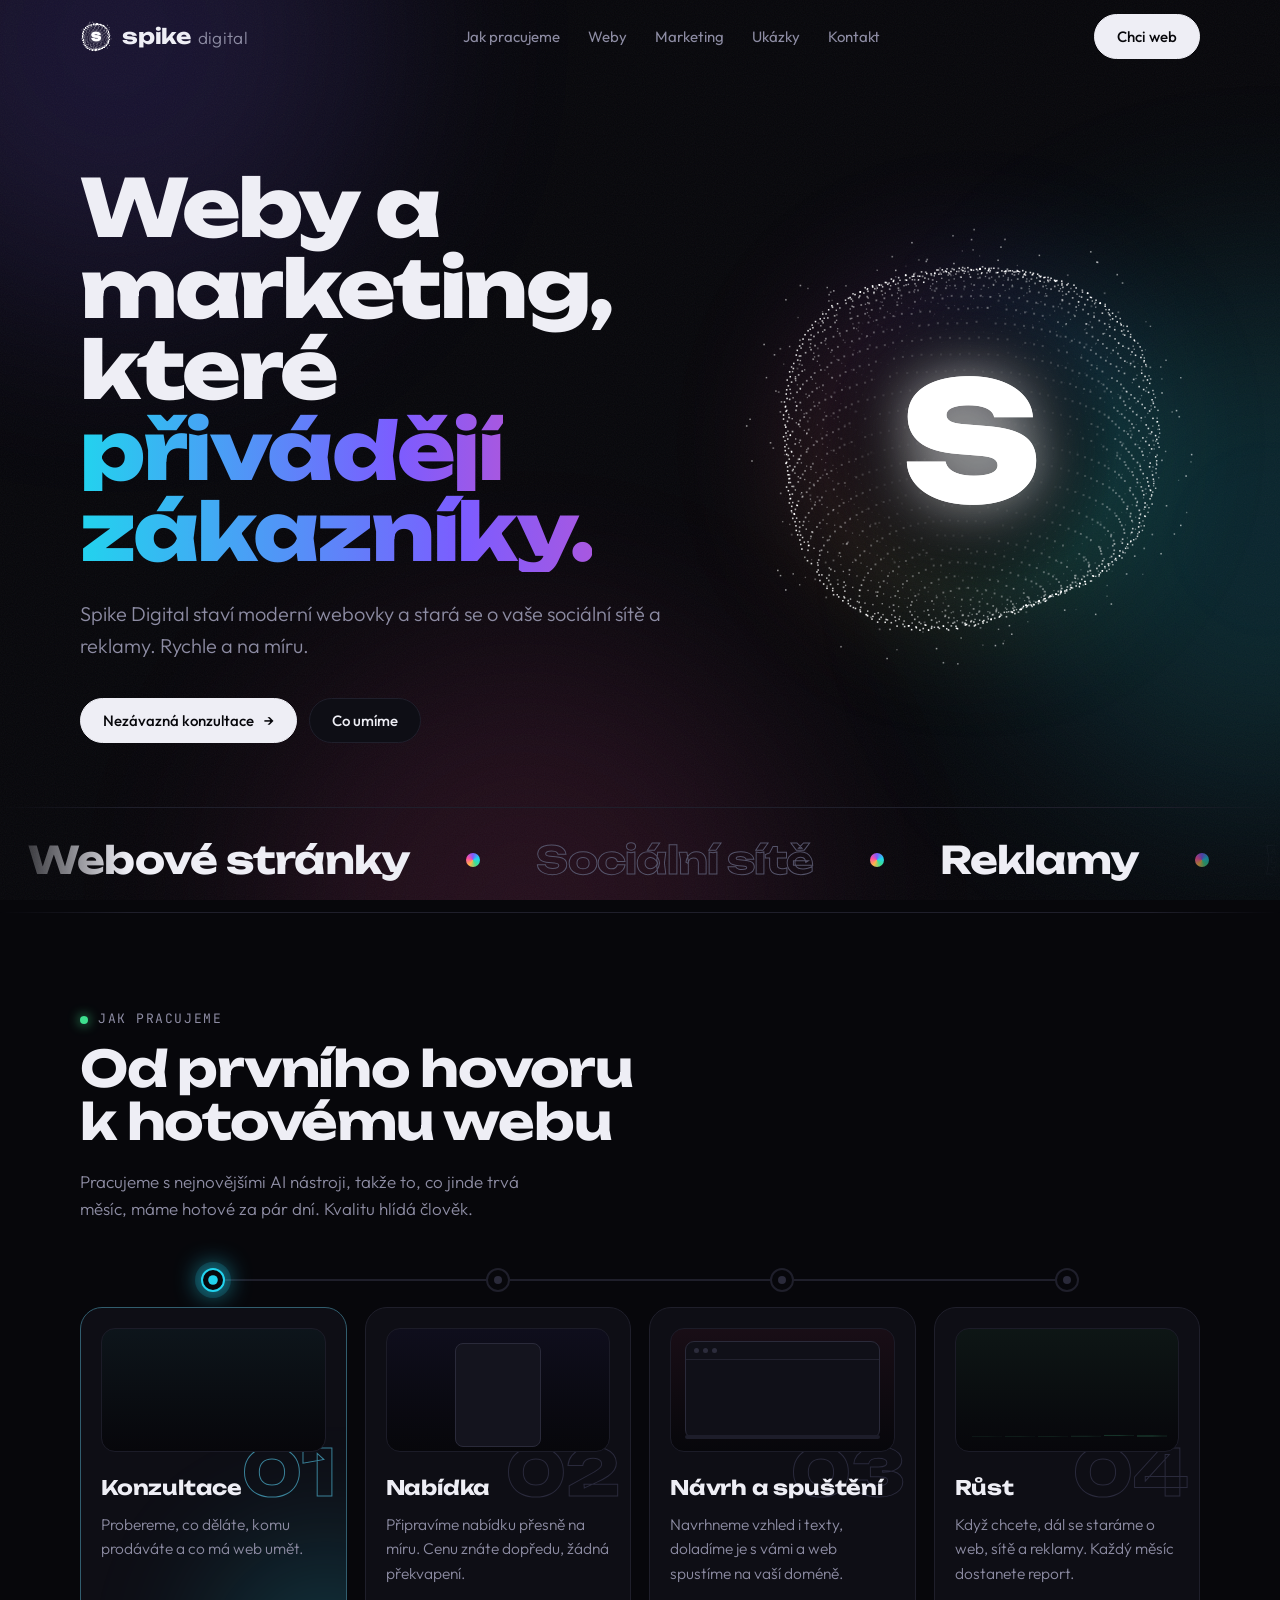
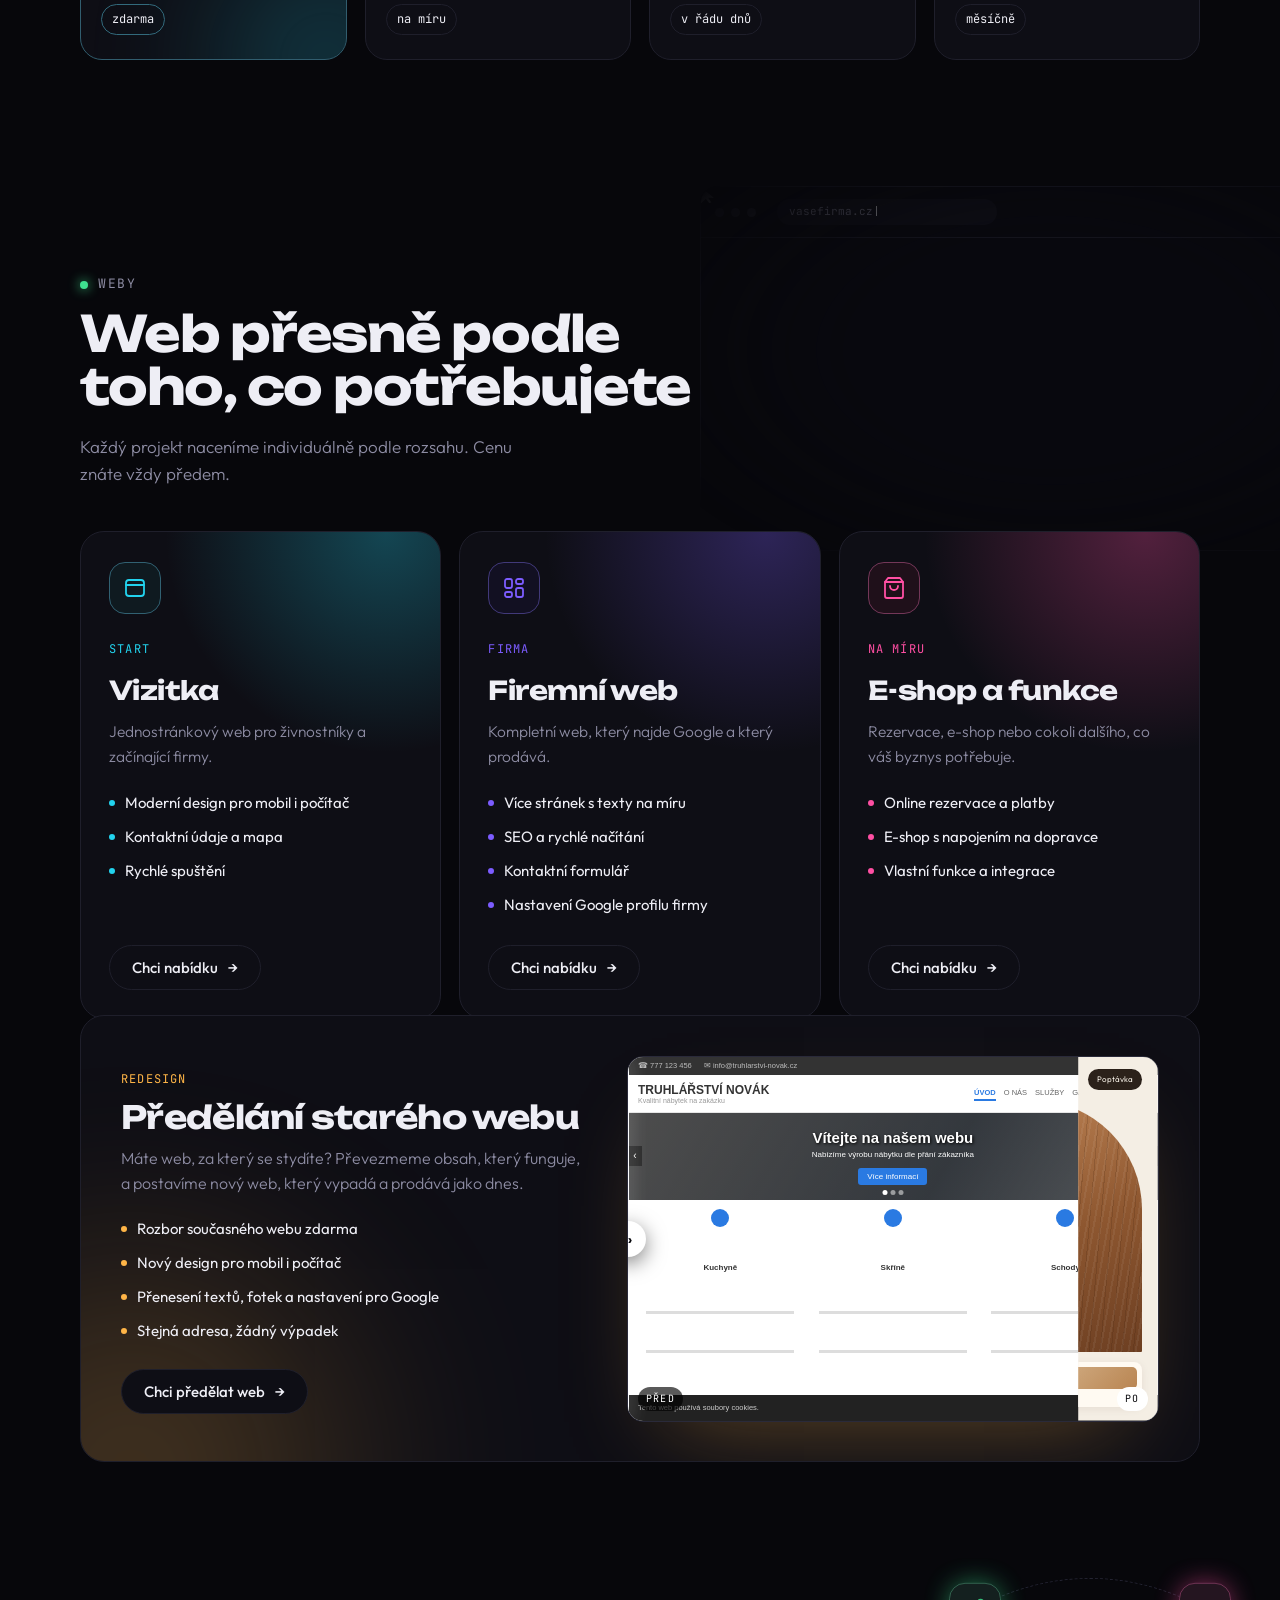
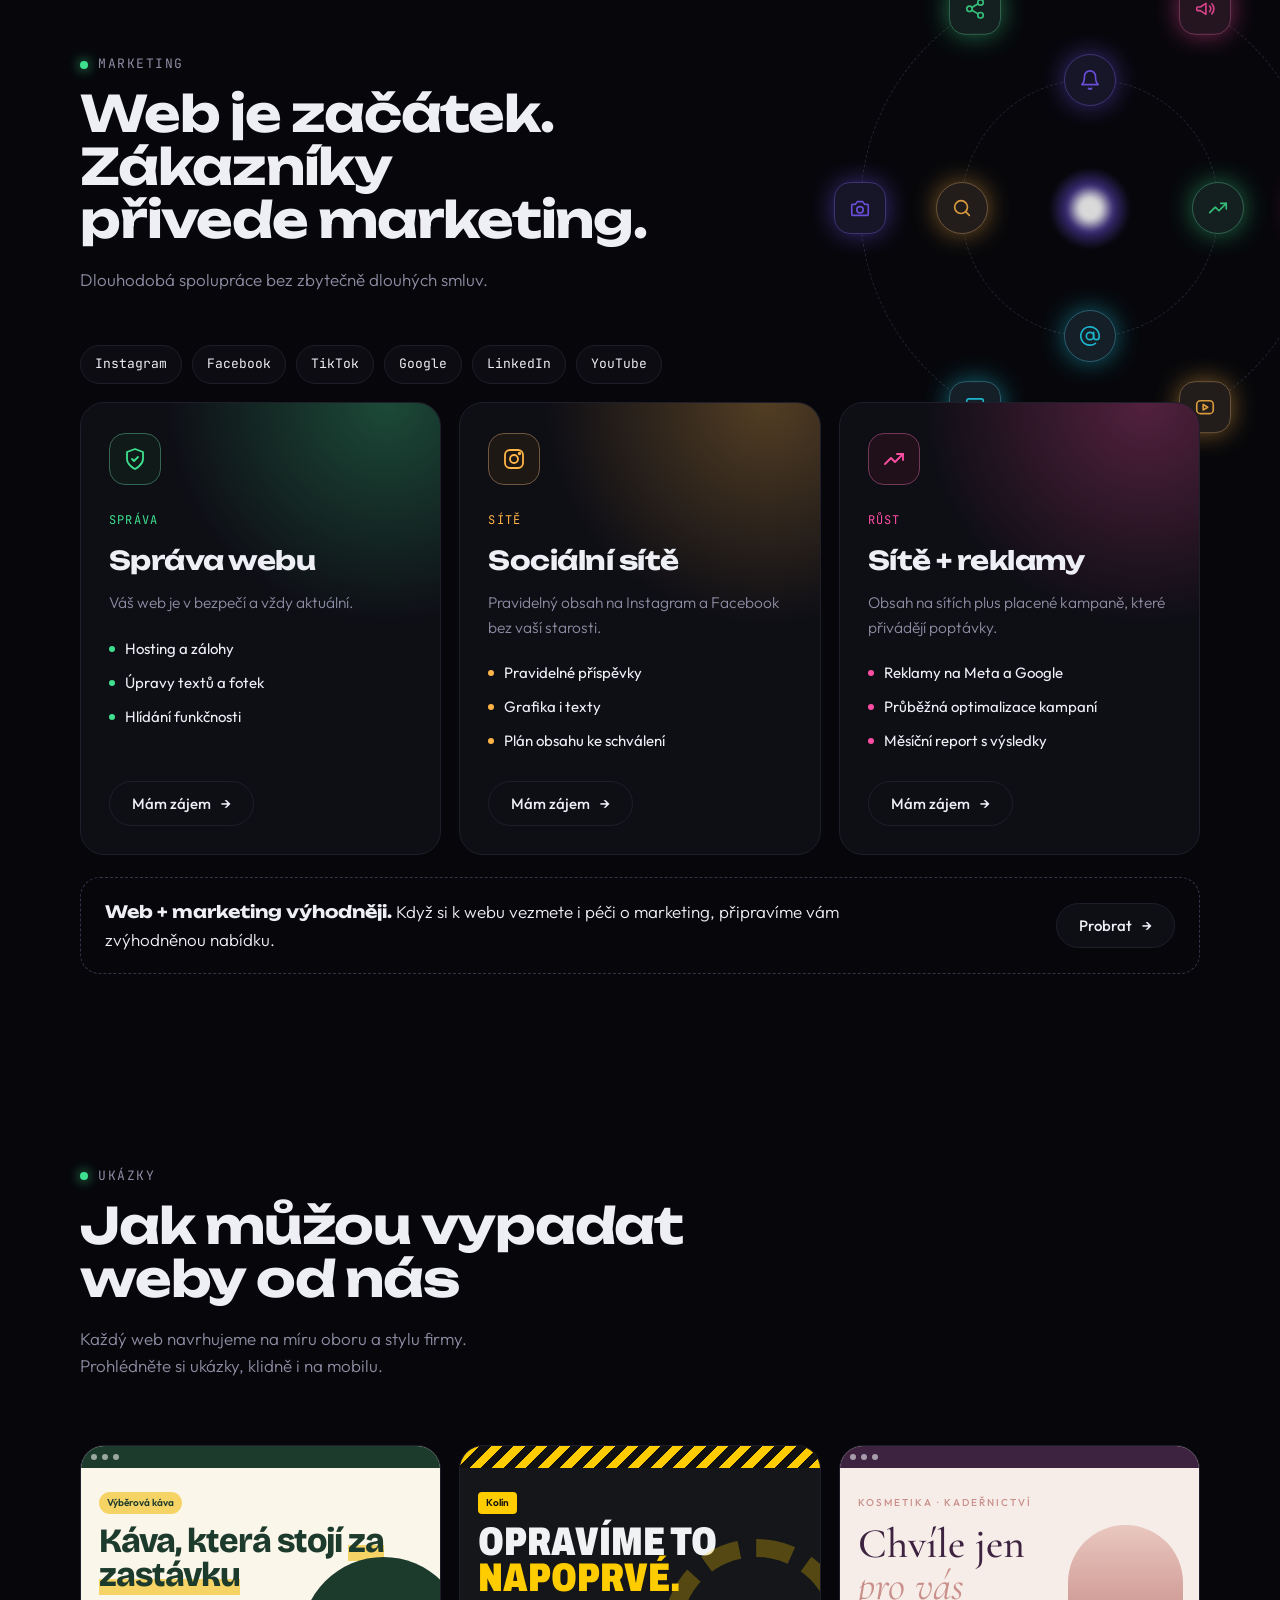
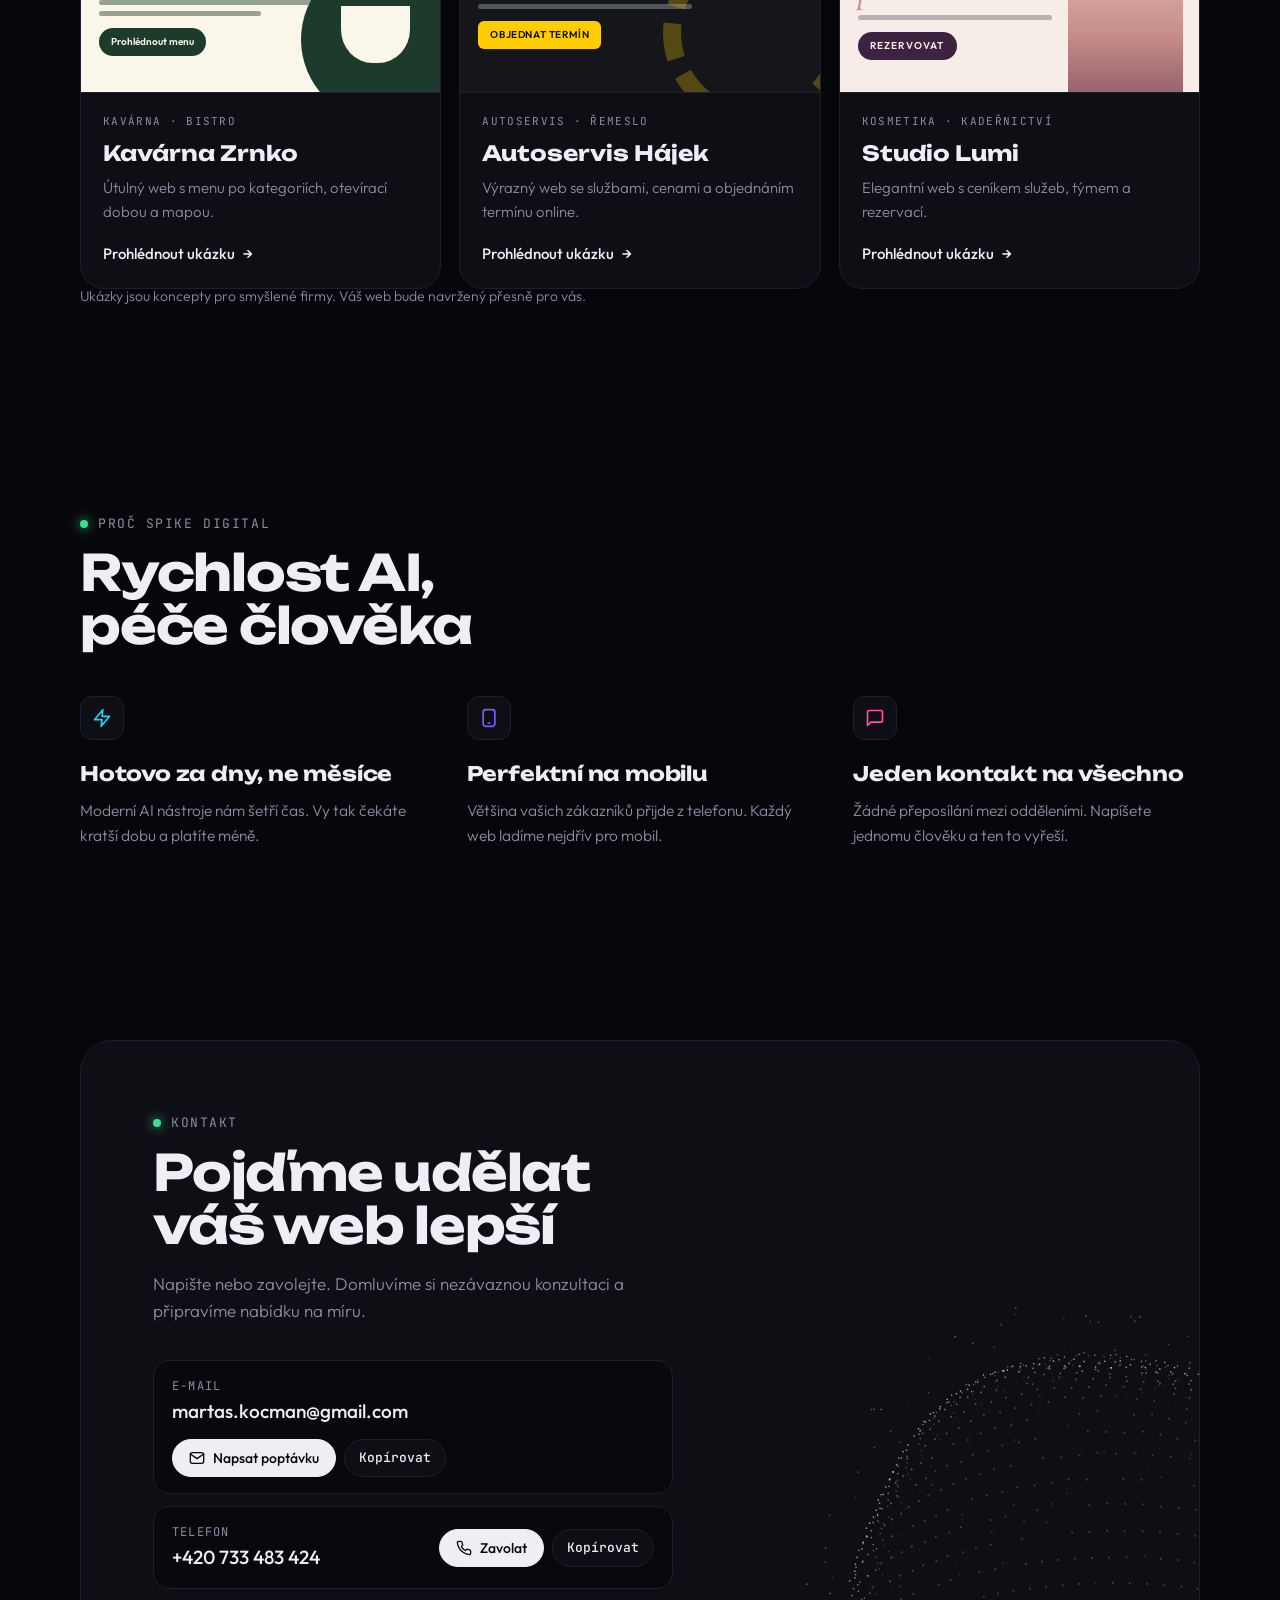
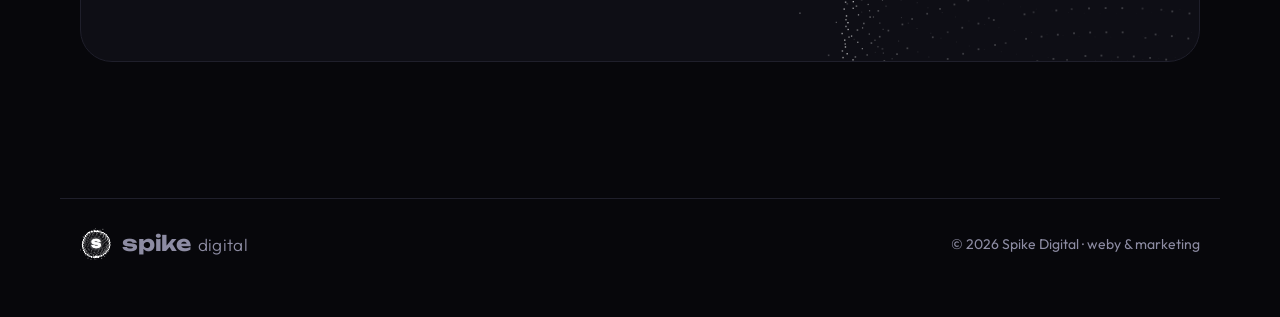
==== commit 6ff178c0: "Portfolio: tři ukázkové weby a sekce Ukázky Co-Authored-By: Claude Opus 5.5 <noreply@anthropic.com> " ====
--- a/index.html
+++ b/index.html
@@ -8,7 +8,7 @@
 <style>:root{color-scheme:dark;padding-top:env(safe-area-inset-top,0px);padding-bottom:env(safe-area-inset-bottom,0px)}body{margin:0}img{max-width:100%}[hidden]{display:none!important}</style>
 <link rel="preconnect" href="https://fonts.googleapis.com">
 <link rel="preconnect" href="https://fonts.gstatic.com" crossorigin>
-<link rel="stylesheet" href="https://fonts.googleapis.com/css2?family=Fraunces:opsz,wght@9..144,500..700&family=Unbounded:wght@300..900&family=Outfit:wght@300;400;500;600&family=JetBrains+Mono:wght@400;500&display=swap">
+<link rel="stylesheet" href="https://fonts.googleapis.com/css2?family=Fraunces:opsz,wght@9..144,500..700&family=Bricolage+Grotesque:opsz,wght@12..96,800&family=Archivo:wdth,wght@75,900&family=Cormorant+Garamond:ital,wght@0,500;1,400&family=Unbounded:wght@300..900&family=Outfit:wght@300;400;500;600&family=JetBrains+Mono:wght@400;500&display=swap">
 </head>
 <body>
 <style>
@@ -544,6 +544,60 @@
 .tile-c.wide{grid-column:1/-1}
 .tile-c.wide .tb{grid-template-columns:auto 1fr;align-items:center}
 
+
+/* ---------- portfolio ---------- */
+.works{display:grid;grid-template-columns:repeat(3,1fr);gap:18px}
+@media (max-width:900px){.works{grid-template-columns:1fr}}
+.work{display:flex;flex-direction:column;text-decoration:none;color:var(--fg);border:1px solid var(--line);border-radius:24px;background:var(--bg-2);overflow:hidden;
+  transition:border-color .6s, transform .8s cubic-bezier(.16,1,.3,1)}
+.work:hover{transform:translateY(-5px);border-color:#3a3a50}
+.wp{position:relative;aspect-ratio:16/11;overflow:hidden;border-bottom:1px solid var(--line)}
+.wp .bar{position:absolute;inset:0 0 auto;height:22px;display:flex;align-items:center;gap:5px;padding:0 10px;background:rgba(0,0,0,.18);z-index:2}
+.wp .bar i{width:6px;height:6px;border-radius:50%;background:rgba(255,255,255,.55)}
+.wp .in{position:absolute;inset:22px 0 0;padding:18px 18px 0;transition:transform 1.2s cubic-bezier(.16,1,.3,1)}
+.work:hover .wp .in{transform:scale(1.04)}
+.wp small{display:inline-block;font-size:10px;font-weight:600;padding:3px 8px;border-radius:999px}
+.wp b{display:block;margin:10px 0 8px;line-height:1}
+.wp .ln{display:block;height:5px;border-radius:3px;margin-top:6px;opacity:.45}
+.wp .pill{display:inline-block;margin-top:12px;font-size:10px;font-weight:600;padding:6px 12px;border-radius:999px}
+/* kavarna */
+.wp.k{background:#fbf6ea;color:#1d3b2c}
+.wp.k .bar{background:#1d3b2c}
+.wp.k small{background:#f6d365}
+.wp.k b{font-family:"Bricolage Grotesque",sans-serif;font-weight:800;font-size:clamp(26px,3vw,34px);letter-spacing:-.03em}
+.wp.k b span{background:linear-gradient(transparent 62%,#f6d365 62%)}
+.wp.k .ln{background:#1d3b2c;width:70%}.wp.k .ln+.ln{width:50%}
+.wp.k .pill{background:#1d3b2c;color:#fbf6ea}
+.wp.k .orb{position:absolute;right:-26px;bottom:-30px;width:46%;aspect-ratio:1;border-radius:50%;background:#1d3b2c}
+.wp.k .orb::after{content:"";position:absolute;left:24%;top:30%;width:42%;height:34%;background:#fbf6ea;border-radius:0 0 46% 46%/0 0 60% 60%}
+/* autoservis */
+.wp.a{background:#141619;color:#f1f2f4}
+.wp.a .bar{background:repeating-linear-gradient(-45deg,#ffcc00 0 8px,#111 8px 16px)}
+.wp.a .bar i{display:none}
+.wp.a small{background:#ffcc00;color:#111;border-radius:4px}
+.wp.a b{font-family:"Archivo",sans-serif;font-stretch:75%;font-weight:900;text-transform:uppercase;font-size:clamp(28px,3.4vw,40px);line-height:.9}
+.wp.a b em{font-style:normal;color:#ffcc00}
+.wp.a .ln{background:#9aa0aa;width:66%}
+.wp.a .pill{background:#ffcc00;color:#111;border-radius:6px;text-transform:uppercase;letter-spacing:.06em}
+.wp.a .gear{position:absolute;right:-30px;bottom:-34px;width:52%;aspect-ratio:1;border-radius:50%;border:18px dashed rgba(255,204,0,.28);animation:rot 30s linear infinite}
+/* salon */
+.wp.s{background:#f6ece8;color:#3d2340}
+.wp.s .bar{background:#3d2340}
+.wp.s small{color:#c98f8a;letter-spacing:.2em;text-transform:uppercase;padding:0;font-weight:500}
+.wp.s b{font-family:"Cormorant Garamond",Georgia,serif;font-weight:500;font-size:clamp(30px,3.6vw,42px)}
+.wp.s b em{color:#c98f8a;font-weight:400}
+.wp.s .ln{background:#7a6670;width:60%}
+.wp.s .pill{background:#3d2340;color:#f6ece8;letter-spacing:.12em;text-transform:uppercase}
+.wp.s .archx{position:absolute;right:16px;bottom:-10px;width:32%;height:72%;border-radius:999px 999px 10px 10px;background:linear-gradient(180deg,#e9c7bf,#c98f8a 60%,#8f5c6a)}
+.wi{padding:20px 22px 22px;display:flex;flex-direction:column;gap:6px;flex:1}
+.wi .tag{font-family:var(--mono);font-size:11px;letter-spacing:.12em;text-transform:uppercase;color:var(--muted)}
+.wi h3{font-family:var(--display);font-weight:700;font-size:21px;margin:0}
+.wi p{margin:0;color:var(--muted);font-weight:300;font-size:15px}
+.wi .go{margin-top:auto;padding-top:12px;font-weight:500;font-size:15px;display:inline-flex;gap:8px}
+.wi .go span{transition:transform .5s cubic-bezier(.16,1,.3,1)}
+.work:hover .wi .go span{transform:translateX(5px)}
+.works-note{margin-top:18px;color:var(--muted);font-size:14px;font-weight:300}
+
 footer{padding-block:40px 56px;color:var(--muted);font-size:14px}
 footer .wrap{display:flex;flex-wrap:wrap;gap:16px;justify-content:space-between;align-items:center;border-top:1px solid var(--line);padding-top:28px}
 
@@ -566,6 +620,7 @@
       <li><a href="#proces">Jak pracujeme</a></li>
       <li><a href="#weby">Weby</a></li>
       <li><a href="#marketing">Marketing</a></li>
+      <li><a href="#ukazky">Ukázky</a></li>
       <li><a href="#kontakt">Kontakt</a></li>
     </ul>
     <a class="btn btn-primary" href="#kontakt" data-inq="">Chci web</a>
@@ -850,6 +905,34 @@
         <p><strong>Web + marketing výhodněji.</strong> Když si k webu vezmete i péči o marketing, připravíme vám zvýhodněnou nabídku.</p>
         <a class="btn" href="#kontakt" data-inq="">Probrat <span class="arr">→</span></a>
       </div>
+    </div>
+  </section>
+
+  <!-- WORK -->
+  <section id="ukazky">
+    <div class="wrap">
+      <div class="sec-head rv">
+        <div>
+          <div class="eyebrow">Ukázky</div>
+          <h2>Jak můžou vypadat weby od nás</h2>
+        </div>
+        <p>Každý web navrhujeme na míru oboru a stylu firmy. Prohlédněte si ukázky, klidně i na mobilu.</p>
+      </div>
+      <div class="works">
+        <a class="work rv" href="ukazky/kavarna/" target="_blank" rel="noopener">
+          <div class="wp k" aria-hidden="true"><div class="bar"><i></i><i></i><i></i></div><div class="in"><small>Výběrová káva</small><b>Káva, která stojí <span>za zastávku</span></b><span class="ln"></span><span class="ln"></span><span class="pill">Prohlédnout menu</span></div><span class="orb"></span></div>
+          <div class="wi"><span class="tag">Kavárna · bistro</span><h3>Kavárna Zrnko</h3><p>Útulný web s menu po kategoriích, otevírací dobou a mapou.</p><span class="go">Prohlédnout ukázku <span>→</span></span></div>
+        </a>
+        <a class="work rv" href="ukazky/autoservis/" target="_blank" rel="noopener">
+          <div class="wp a" aria-hidden="true"><div class="bar"><i></i></div><div class="in"><small>Kolín</small><b>Opravíme to<br><em>napoprvé.</em></b><span class="ln"></span><span class="pill">Objednat termín</span></div><span class="gear"></span></div>
+          <div class="wi"><span class="tag">Autoservis · řemeslo</span><h3>Autoservis Hájek</h3><p>Výrazný web se službami, cenami a objednáním termínu online.</p><span class="go">Prohlédnout ukázku <span>→</span></span></div>
+        </a>
+        <a class="work rv" href="ukazky/salon/" target="_blank" rel="noopener">
+          <div class="wp s" aria-hidden="true"><div class="bar"><i></i><i></i><i></i></div><div class="in"><small>Kosmetika · Kadeřnictví</small><b>Chvíle jen<br><em>pro vás</em></b><span class="ln"></span><span class="pill">Rezervovat</span></div><span class="archx"></span></div>
+          <div class="wi"><span class="tag">Kosmetika · kadeřnictví</span><h3>Studio Lumi</h3><p>Elegantní web s ceníkem služeb, týmem a rezervací.</p><span class="go">Prohlédnout ukázku <span>→</span></span></div>
+        </a>
+      </div>
+      <p class="works-note">Ukázky jsou koncepty pro smyšlené firmy. Váš web bude navržený přesně pro vás.</p>
     </div>
   </section>
 
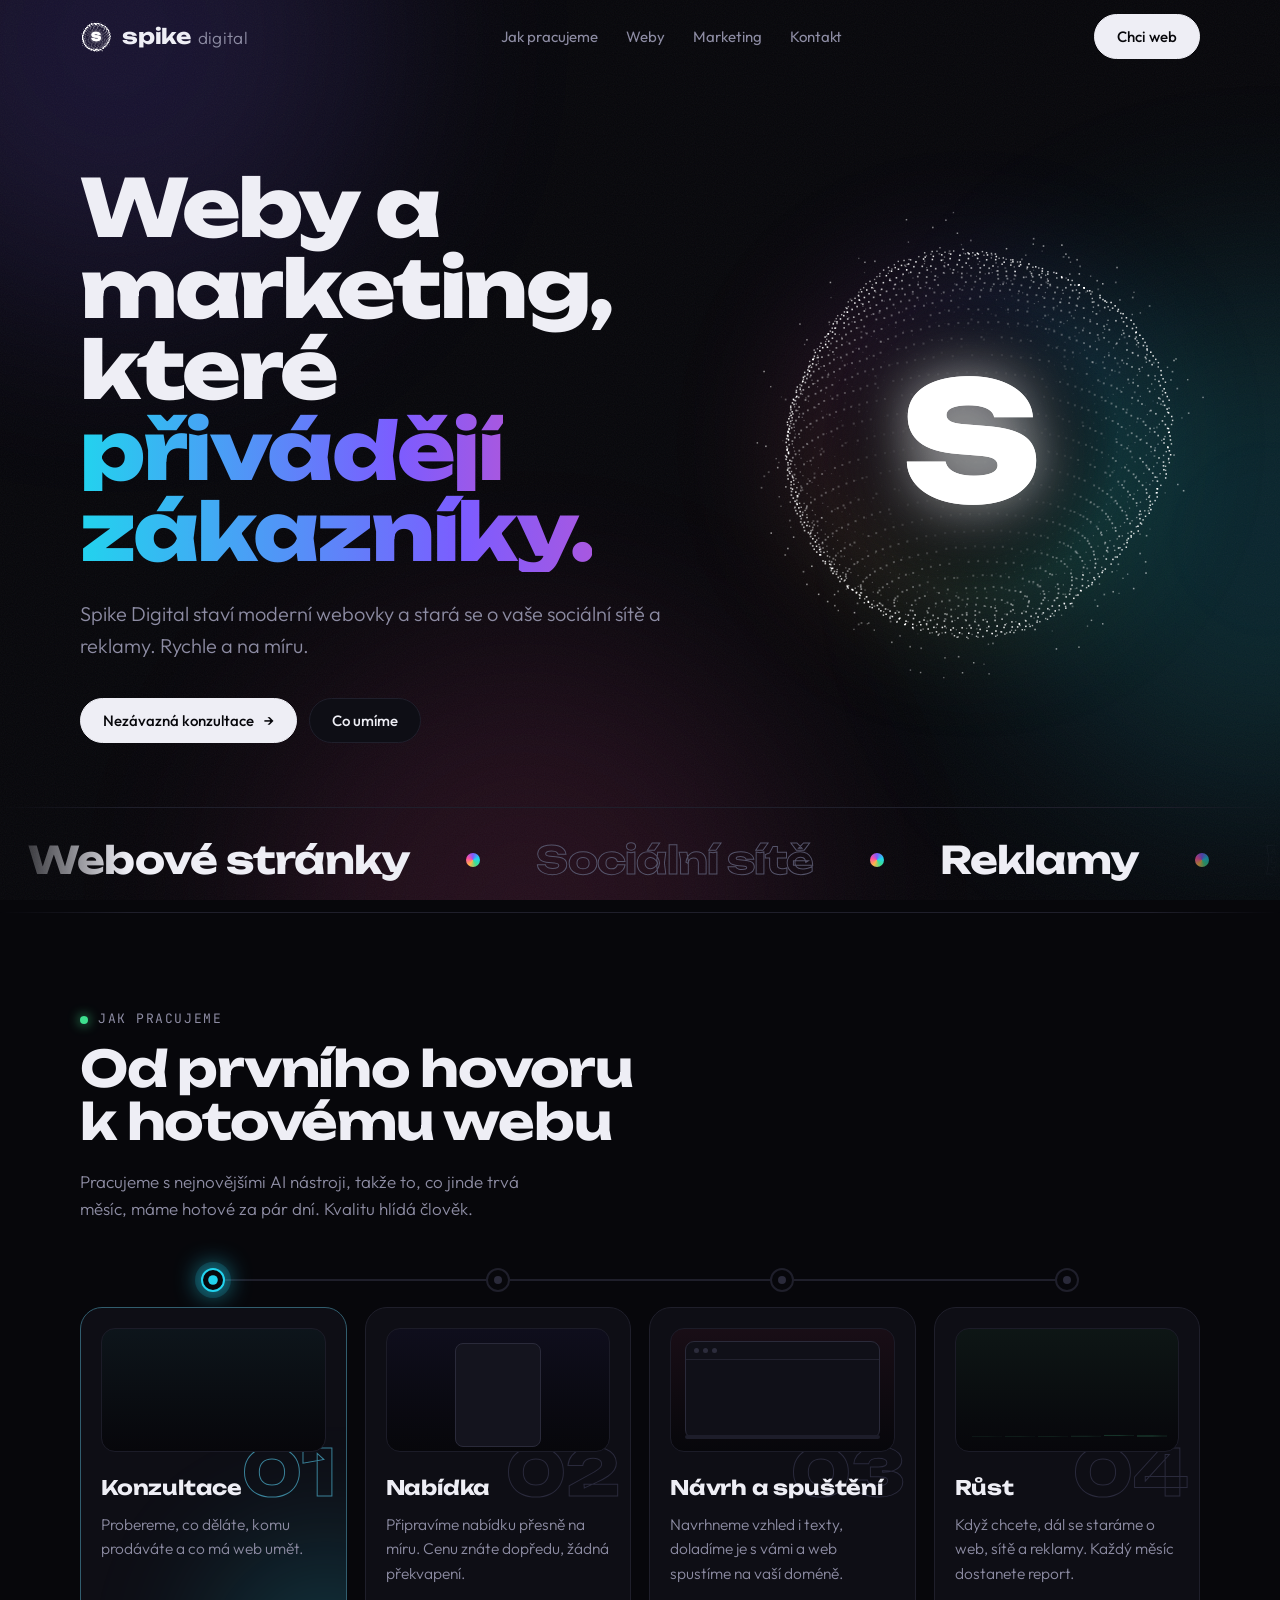
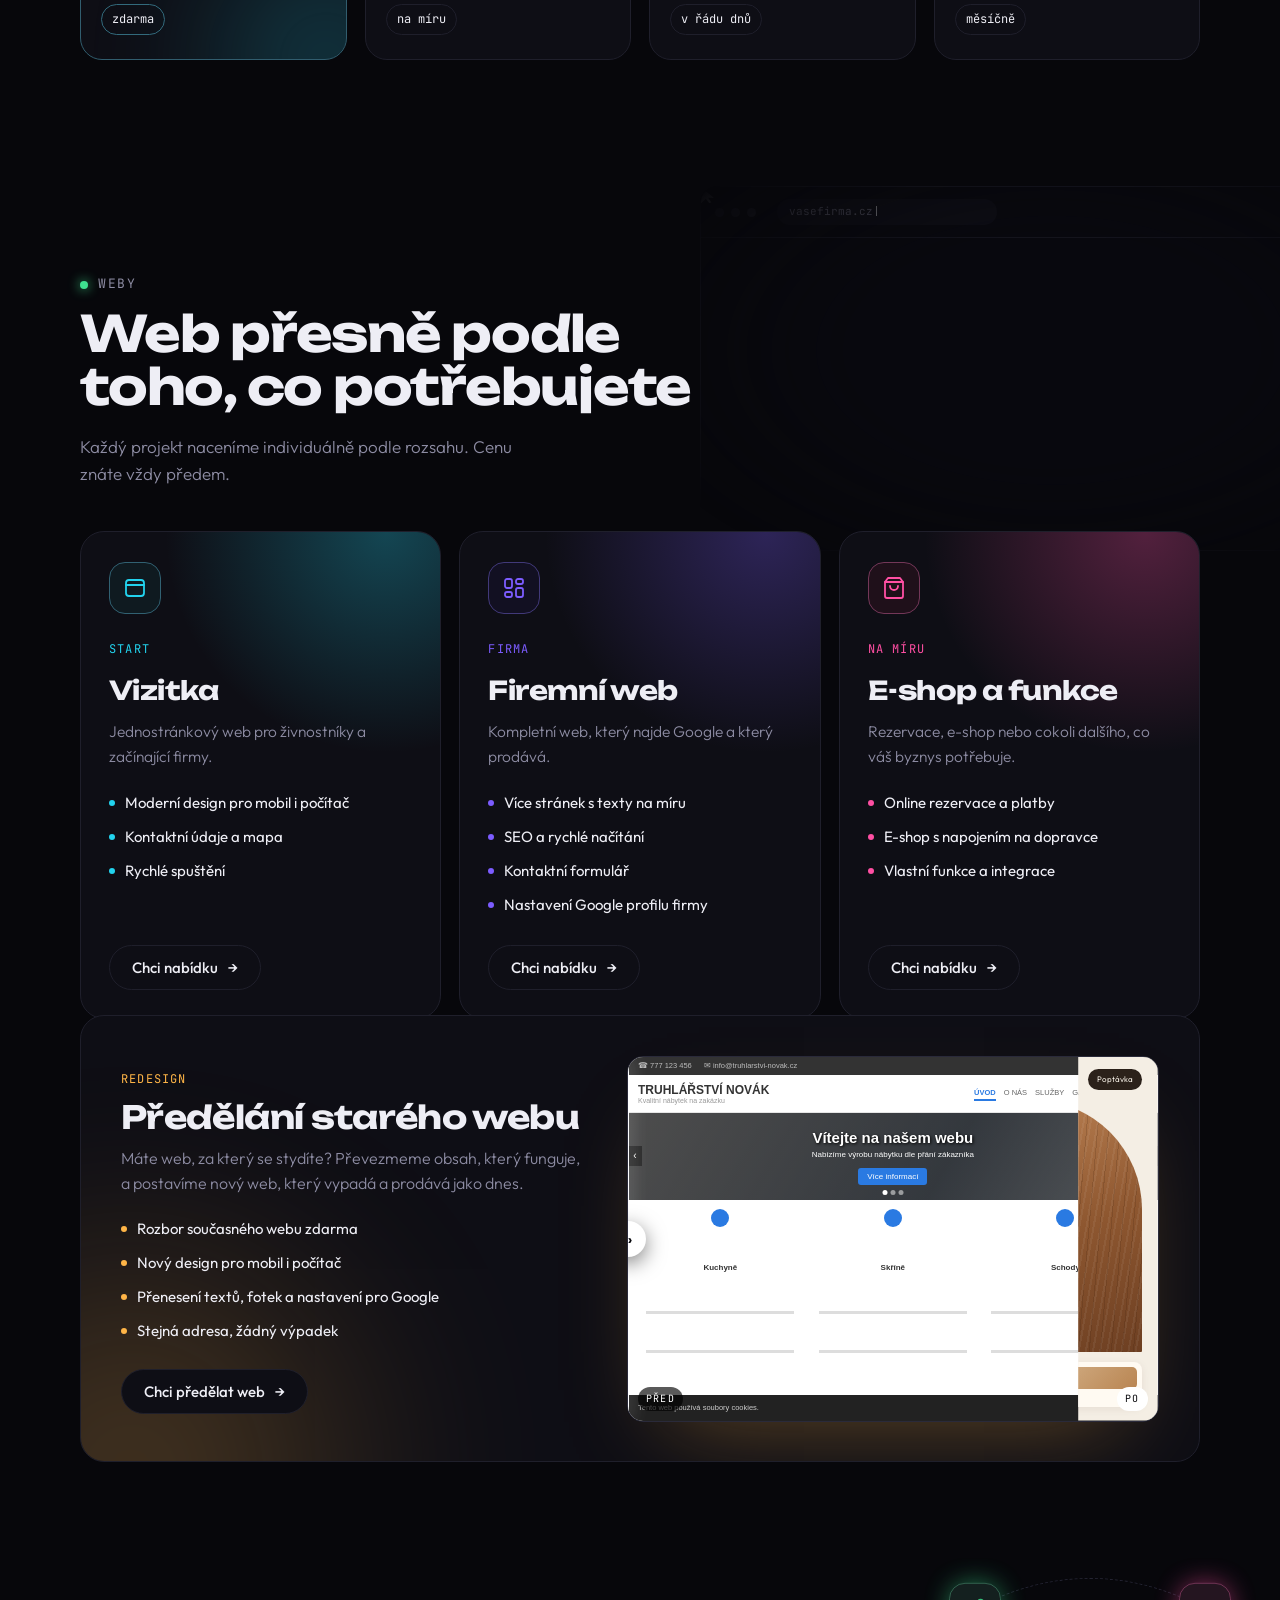
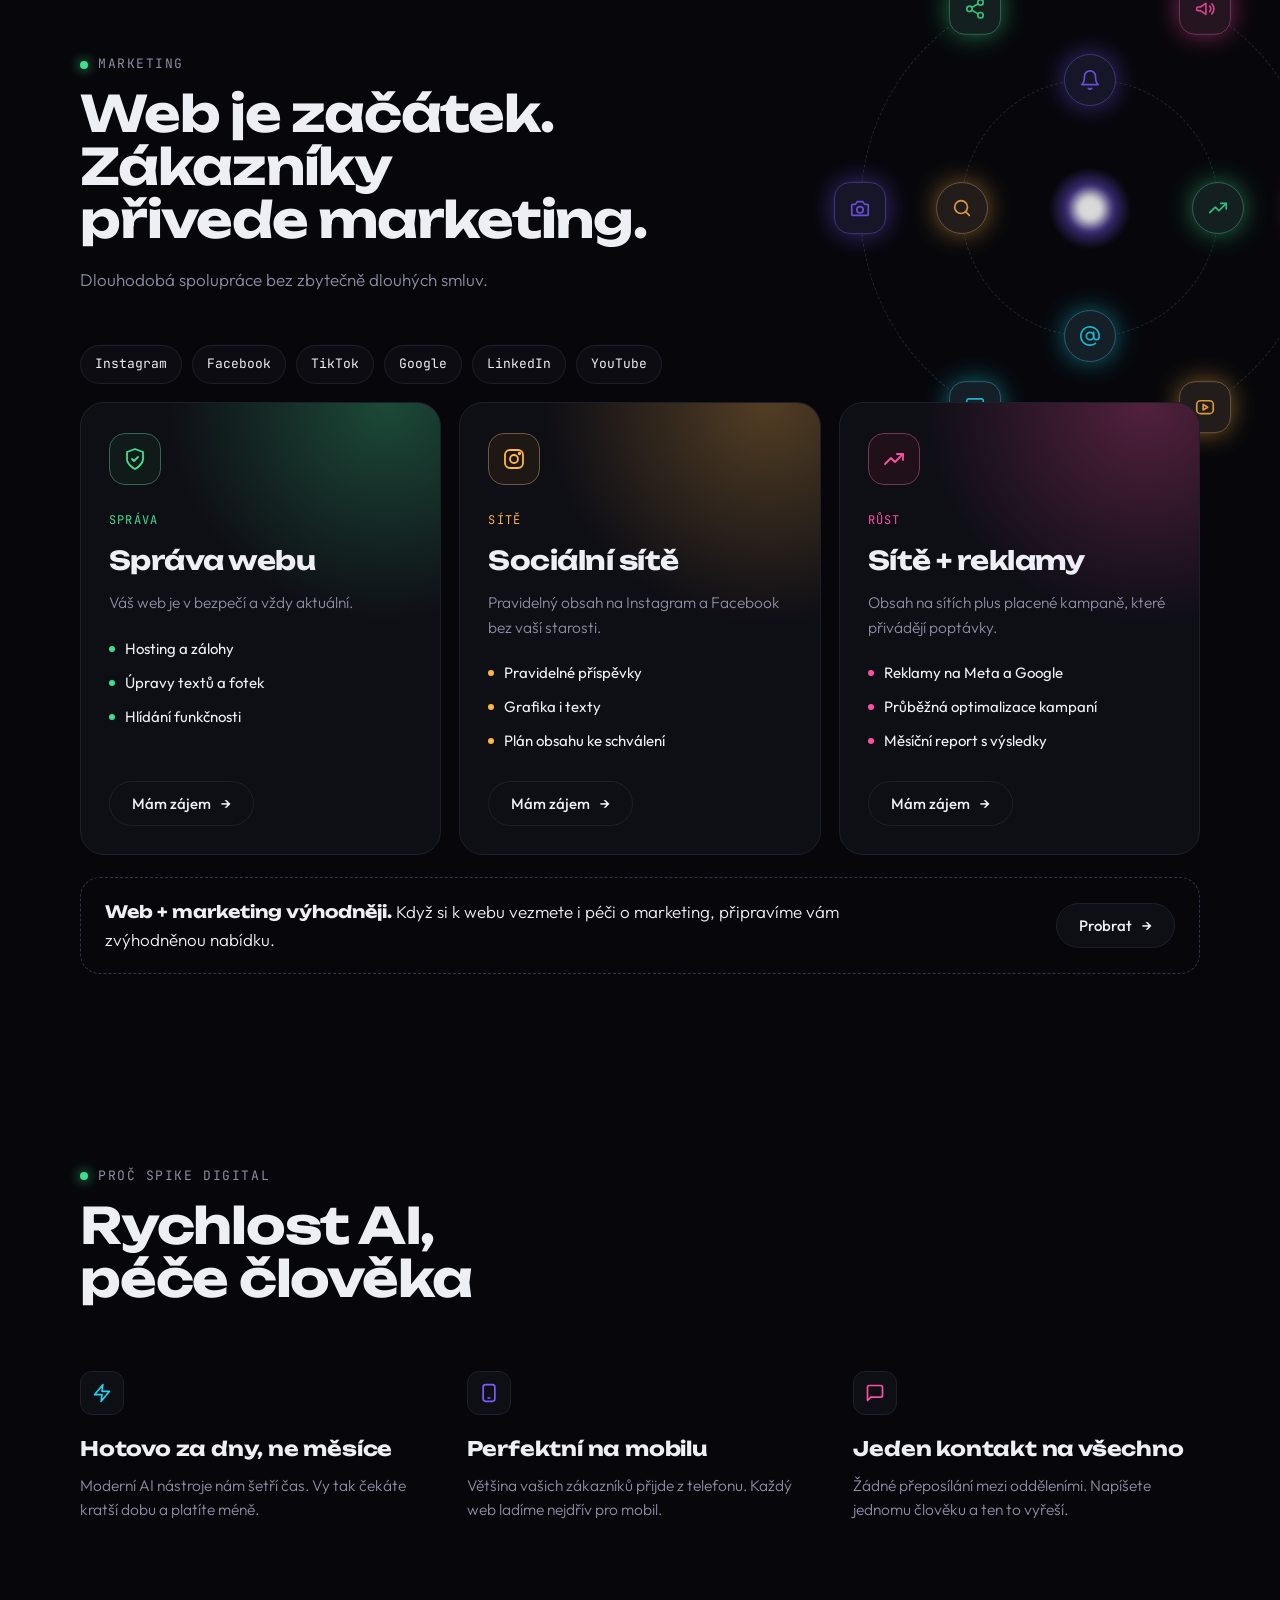
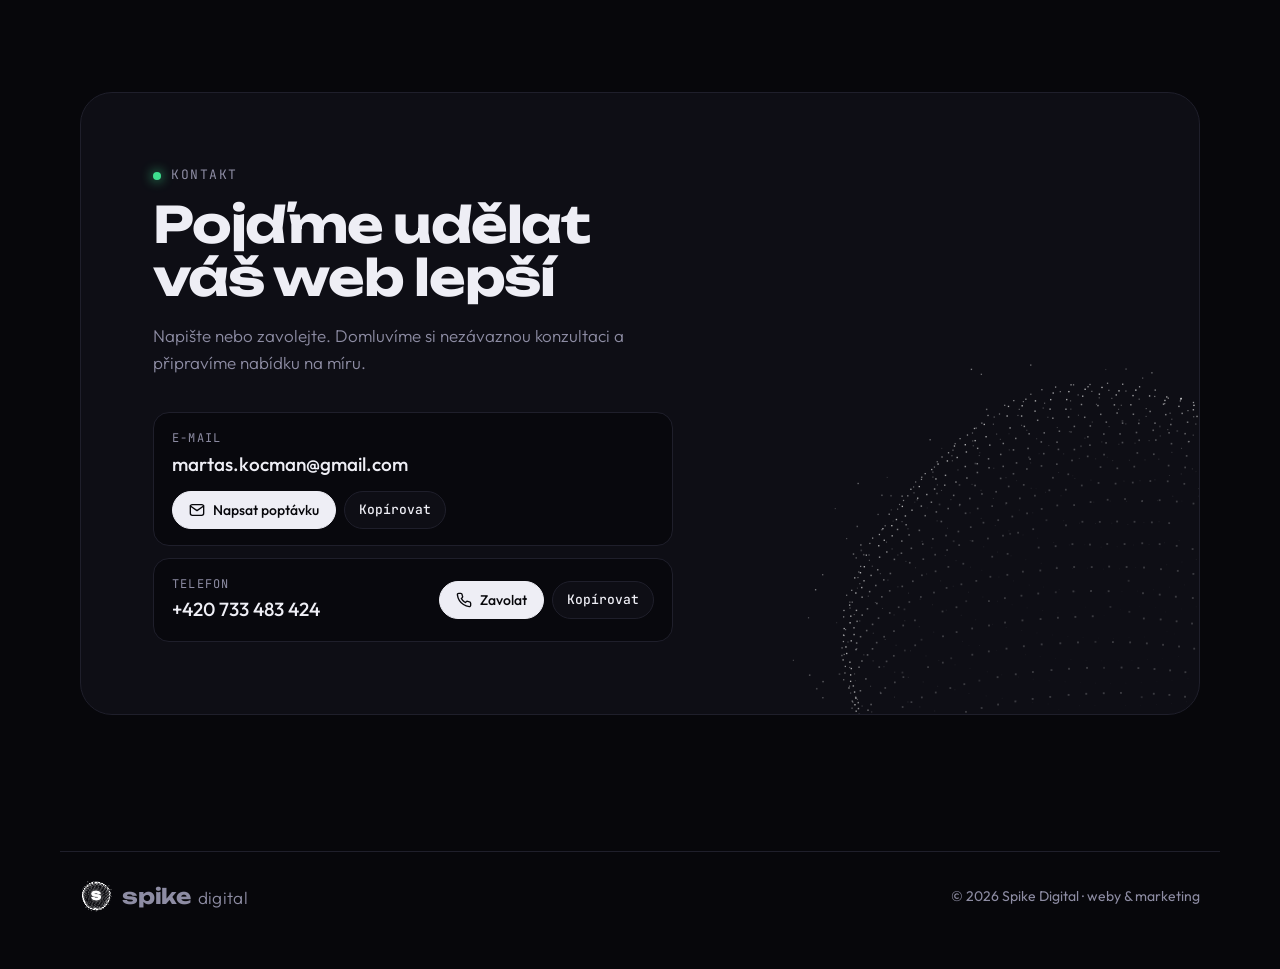
==== commit 92274078: "Odebrat sekci Ukázky (vrátíme se k ní později) Co-Authored-By: Claude Opus 5.5 <noreply@anthropic.co" ====
--- a/index.html
+++ b/index.html
@@ -8,7 +8,7 @@
 <style>:root{color-scheme:dark;padding-top:env(safe-area-inset-top,0px);padding-bottom:env(safe-area-inset-bottom,0px)}body{margin:0}img{max-width:100%}[hidden]{display:none!important}</style>
 <link rel="preconnect" href="https://fonts.googleapis.com">
 <link rel="preconnect" href="https://fonts.gstatic.com" crossorigin>
-<link rel="stylesheet" href="https://fonts.googleapis.com/css2?family=Fraunces:opsz,wght@9..144,500..700&family=Bricolage+Grotesque:opsz,wght@12..96,800&family=Archivo:wdth,wght@75,900&family=Cormorant+Garamond:ital,wght@0,500;1,400&family=Unbounded:wght@300..900&family=Outfit:wght@300;400;500;600&family=JetBrains+Mono:wght@400;500&display=swap">
+<link rel="stylesheet" href="https://fonts.googleapis.com/css2?family=Fraunces:opsz,wght@9..144,500..700&family=Unbounded:wght@300..900&family=Outfit:wght@300;400;500;600&family=JetBrains+Mono:wght@400;500&display=swap">
 </head>
 <body>
 <style>
@@ -545,59 +545,6 @@
 .tile-c.wide .tb{grid-template-columns:auto 1fr;align-items:center}
 
 
-/* ---------- portfolio ---------- */
-.works{display:grid;grid-template-columns:repeat(3,1fr);gap:18px}
-@media (max-width:900px){.works{grid-template-columns:1fr}}
-.work{display:flex;flex-direction:column;text-decoration:none;color:var(--fg);border:1px solid var(--line);border-radius:24px;background:var(--bg-2);overflow:hidden;
-  transition:border-color .6s, transform .8s cubic-bezier(.16,1,.3,1)}
-.work:hover{transform:translateY(-5px);border-color:#3a3a50}
-.wp{position:relative;aspect-ratio:16/11;overflow:hidden;border-bottom:1px solid var(--line)}
-.wp .bar{position:absolute;inset:0 0 auto;height:22px;display:flex;align-items:center;gap:5px;padding:0 10px;background:rgba(0,0,0,.18);z-index:2}
-.wp .bar i{width:6px;height:6px;border-radius:50%;background:rgba(255,255,255,.55)}
-.wp .in{position:absolute;inset:22px 0 0;padding:18px 18px 0;transition:transform 1.2s cubic-bezier(.16,1,.3,1)}
-.work:hover .wp .in{transform:scale(1.04)}
-.wp small{display:inline-block;font-size:10px;font-weight:600;padding:3px 8px;border-radius:999px}
-.wp b{display:block;margin:10px 0 8px;line-height:1}
-.wp .ln{display:block;height:5px;border-radius:3px;margin-top:6px;opacity:.45}
-.wp .pill{display:inline-block;margin-top:12px;font-size:10px;font-weight:600;padding:6px 12px;border-radius:999px}
-/* kavarna */
-.wp.k{background:#fbf6ea;color:#1d3b2c}
-.wp.k .bar{background:#1d3b2c}
-.wp.k small{background:#f6d365}
-.wp.k b{font-family:"Bricolage Grotesque",sans-serif;font-weight:800;font-size:clamp(26px,3vw,34px);letter-spacing:-.03em}
-.wp.k b span{background:linear-gradient(transparent 62%,#f6d365 62%)}
-.wp.k .ln{background:#1d3b2c;width:70%}.wp.k .ln+.ln{width:50%}
-.wp.k .pill{background:#1d3b2c;color:#fbf6ea}
-.wp.k .orb{position:absolute;right:-26px;bottom:-30px;width:46%;aspect-ratio:1;border-radius:50%;background:#1d3b2c}
-.wp.k .orb::after{content:"";position:absolute;left:24%;top:30%;width:42%;height:34%;background:#fbf6ea;border-radius:0 0 46% 46%/0 0 60% 60%}
-/* autoservis */
-.wp.a{background:#141619;color:#f1f2f4}
-.wp.a .bar{background:repeating-linear-gradient(-45deg,#ffcc00 0 8px,#111 8px 16px)}
-.wp.a .bar i{display:none}
-.wp.a small{background:#ffcc00;color:#111;border-radius:4px}
-.wp.a b{font-family:"Archivo",sans-serif;font-stretch:75%;font-weight:900;text-transform:uppercase;font-size:clamp(28px,3.4vw,40px);line-height:.9}
-.wp.a b em{font-style:normal;color:#ffcc00}
-.wp.a .ln{background:#9aa0aa;width:66%}
-.wp.a .pill{background:#ffcc00;color:#111;border-radius:6px;text-transform:uppercase;letter-spacing:.06em}
-.wp.a .gear{position:absolute;right:-30px;bottom:-34px;width:52%;aspect-ratio:1;border-radius:50%;border:18px dashed rgba(255,204,0,.28);animation:rot 30s linear infinite}
-/* salon */
-.wp.s{background:#f6ece8;color:#3d2340}
-.wp.s .bar{background:#3d2340}
-.wp.s small{color:#c98f8a;letter-spacing:.2em;text-transform:uppercase;padding:0;font-weight:500}
-.wp.s b{font-family:"Cormorant Garamond",Georgia,serif;font-weight:500;font-size:clamp(30px,3.6vw,42px)}
-.wp.s b em{color:#c98f8a;font-weight:400}
-.wp.s .ln{background:#7a6670;width:60%}
-.wp.s .pill{background:#3d2340;color:#f6ece8;letter-spacing:.12em;text-transform:uppercase}
-.wp.s .archx{position:absolute;right:16px;bottom:-10px;width:32%;height:72%;border-radius:999px 999px 10px 10px;background:linear-gradient(180deg,#e9c7bf,#c98f8a 60%,#8f5c6a)}
-.wi{padding:20px 22px 22px;display:flex;flex-direction:column;gap:6px;flex:1}
-.wi .tag{font-family:var(--mono);font-size:11px;letter-spacing:.12em;text-transform:uppercase;color:var(--muted)}
-.wi h3{font-family:var(--display);font-weight:700;font-size:21px;margin:0}
-.wi p{margin:0;color:var(--muted);font-weight:300;font-size:15px}
-.wi .go{margin-top:auto;padding-top:12px;font-weight:500;font-size:15px;display:inline-flex;gap:8px}
-.wi .go span{transition:transform .5s cubic-bezier(.16,1,.3,1)}
-.work:hover .wi .go span{transform:translateX(5px)}
-.works-note{margin-top:18px;color:var(--muted);font-size:14px;font-weight:300}
-
 footer{padding-block:40px 56px;color:var(--muted);font-size:14px}
 footer .wrap{display:flex;flex-wrap:wrap;gap:16px;justify-content:space-between;align-items:center;border-top:1px solid var(--line);padding-top:28px}
 
@@ -620,7 +567,6 @@
       <li><a href="#proces">Jak pracujeme</a></li>
       <li><a href="#weby">Weby</a></li>
       <li><a href="#marketing">Marketing</a></li>
-      <li><a href="#ukazky">Ukázky</a></li>
       <li><a href="#kontakt">Kontakt</a></li>
     </ul>
     <a class="btn btn-primary" href="#kontakt" data-inq="">Chci web</a>
@@ -905,34 +851,6 @@
         <p><strong>Web + marketing výhodněji.</strong> Když si k webu vezmete i péči o marketing, připravíme vám zvýhodněnou nabídku.</p>
         <a class="btn" href="#kontakt" data-inq="">Probrat <span class="arr">→</span></a>
       </div>
-    </div>
-  </section>
-
-  <!-- WORK -->
-  <section id="ukazky">
-    <div class="wrap">
-      <div class="sec-head rv">
-        <div>
-          <div class="eyebrow">Ukázky</div>
-          <h2>Jak můžou vypadat weby od nás</h2>
-        </div>
-        <p>Každý web navrhujeme na míru oboru a stylu firmy. Prohlédněte si ukázky, klidně i na mobilu.</p>
-      </div>
-      <div class="works">
-        <a class="work rv" href="ukazky/kavarna/" target="_blank" rel="noopener">
-          <div class="wp k" aria-hidden="true"><div class="bar"><i></i><i></i><i></i></div><div class="in"><small>Výběrová káva</small><b>Káva, která stojí <span>za zastávku</span></b><span class="ln"></span><span class="ln"></span><span class="pill">Prohlédnout menu</span></div><span class="orb"></span></div>
-          <div class="wi"><span class="tag">Kavárna · bistro</span><h3>Kavárna Zrnko</h3><p>Útulný web s menu po kategoriích, otevírací dobou a mapou.</p><span class="go">Prohlédnout ukázku <span>→</span></span></div>
-        </a>
-        <a class="work rv" href="ukazky/autoservis/" target="_blank" rel="noopener">
-          <div class="wp a" aria-hidden="true"><div class="bar"><i></i></div><div class="in"><small>Kolín</small><b>Opravíme to<br><em>napoprvé.</em></b><span class="ln"></span><span class="pill">Objednat termín</span></div><span class="gear"></span></div>
-          <div class="wi"><span class="tag">Autoservis · řemeslo</span><h3>Autoservis Hájek</h3><p>Výrazný web se službami, cenami a objednáním termínu online.</p><span class="go">Prohlédnout ukázku <span>→</span></span></div>
-        </a>
-        <a class="work rv" href="ukazky/salon/" target="_blank" rel="noopener">
-          <div class="wp s" aria-hidden="true"><div class="bar"><i></i><i></i><i></i></div><div class="in"><small>Kosmetika · Kadeřnictví</small><b>Chvíle jen<br><em>pro vás</em></b><span class="ln"></span><span class="pill">Rezervovat</span></div><span class="archx"></span></div>
-          <div class="wi"><span class="tag">Kosmetika · kadeřnictví</span><h3>Studio Lumi</h3><p>Elegantní web s ceníkem služeb, týmem a rezervací.</p><span class="go">Prohlédnout ukázku <span>→</span></span></div>
-        </a>
-      </div>
-      <p class="works-note">Ukázky jsou koncepty pro smyšlené firmy. Váš web bude navržený přesně pro vás.</p>
     </div>
   </section>
 
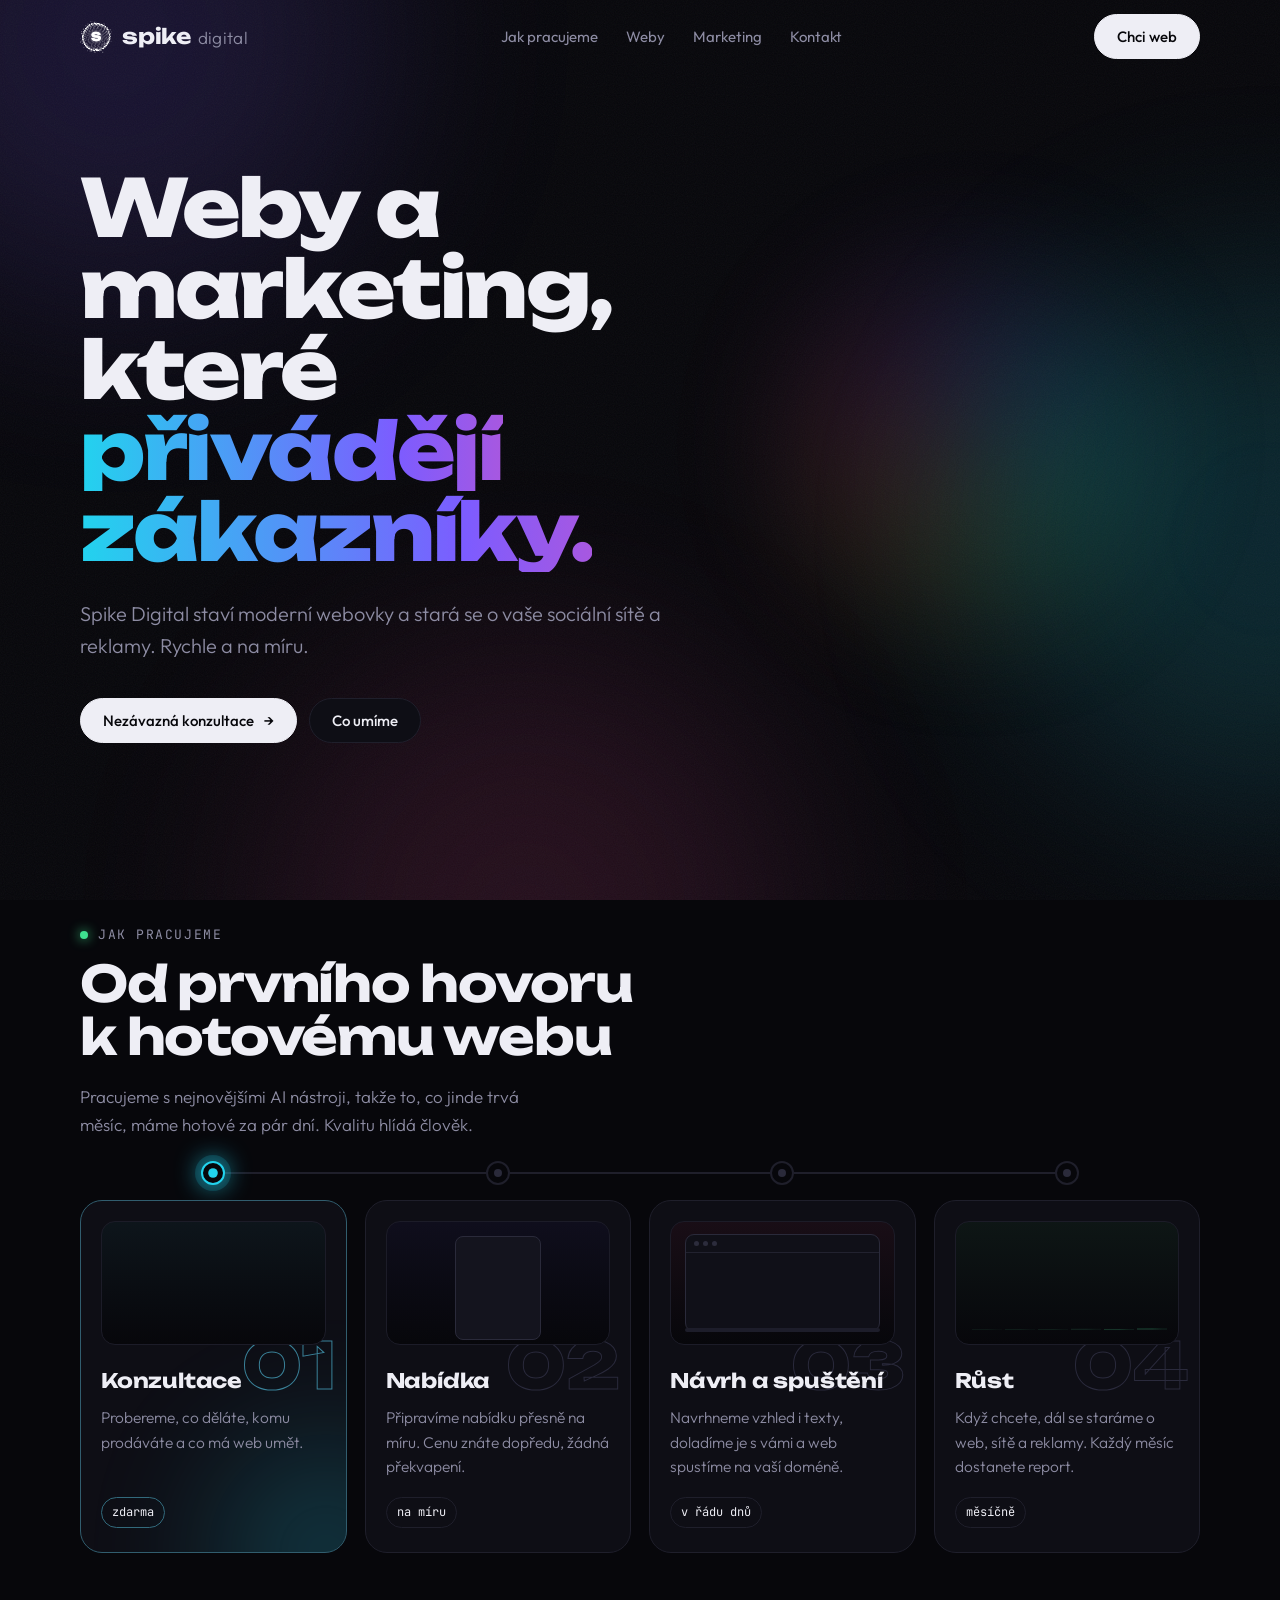
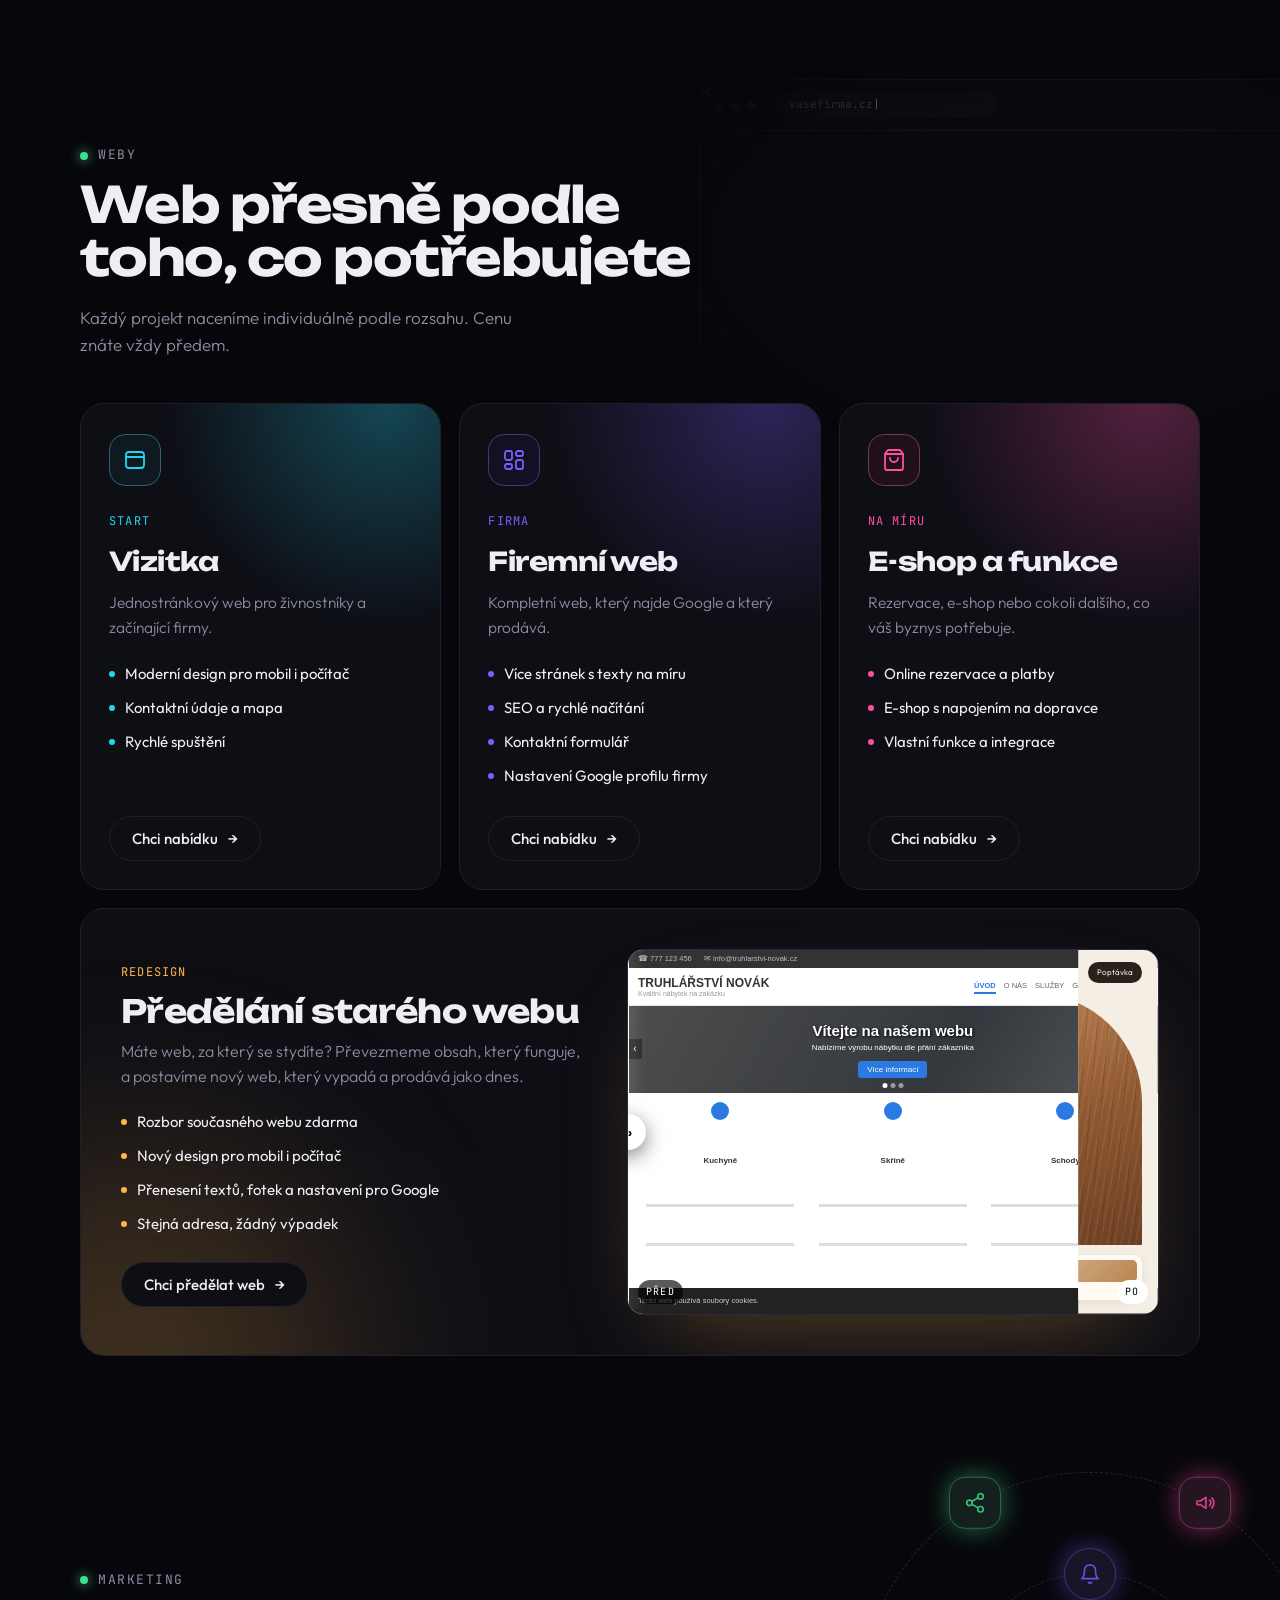
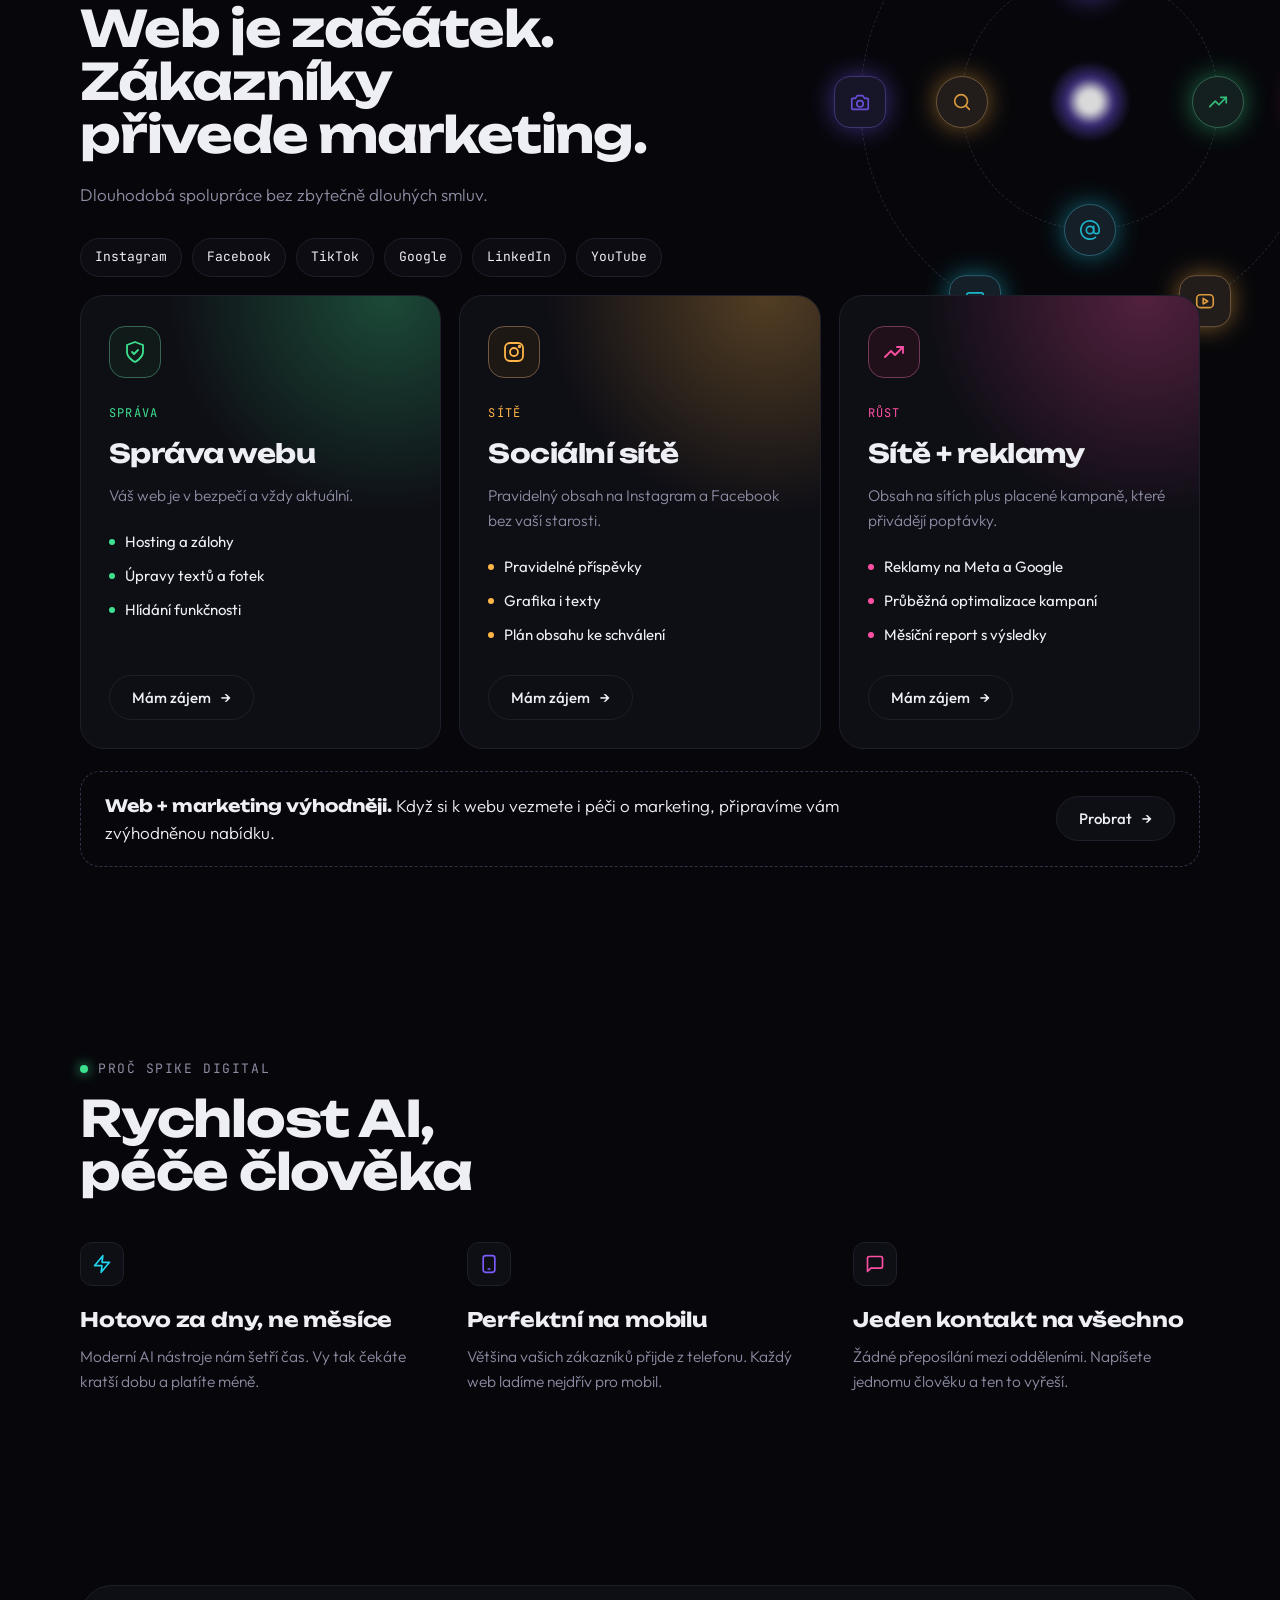
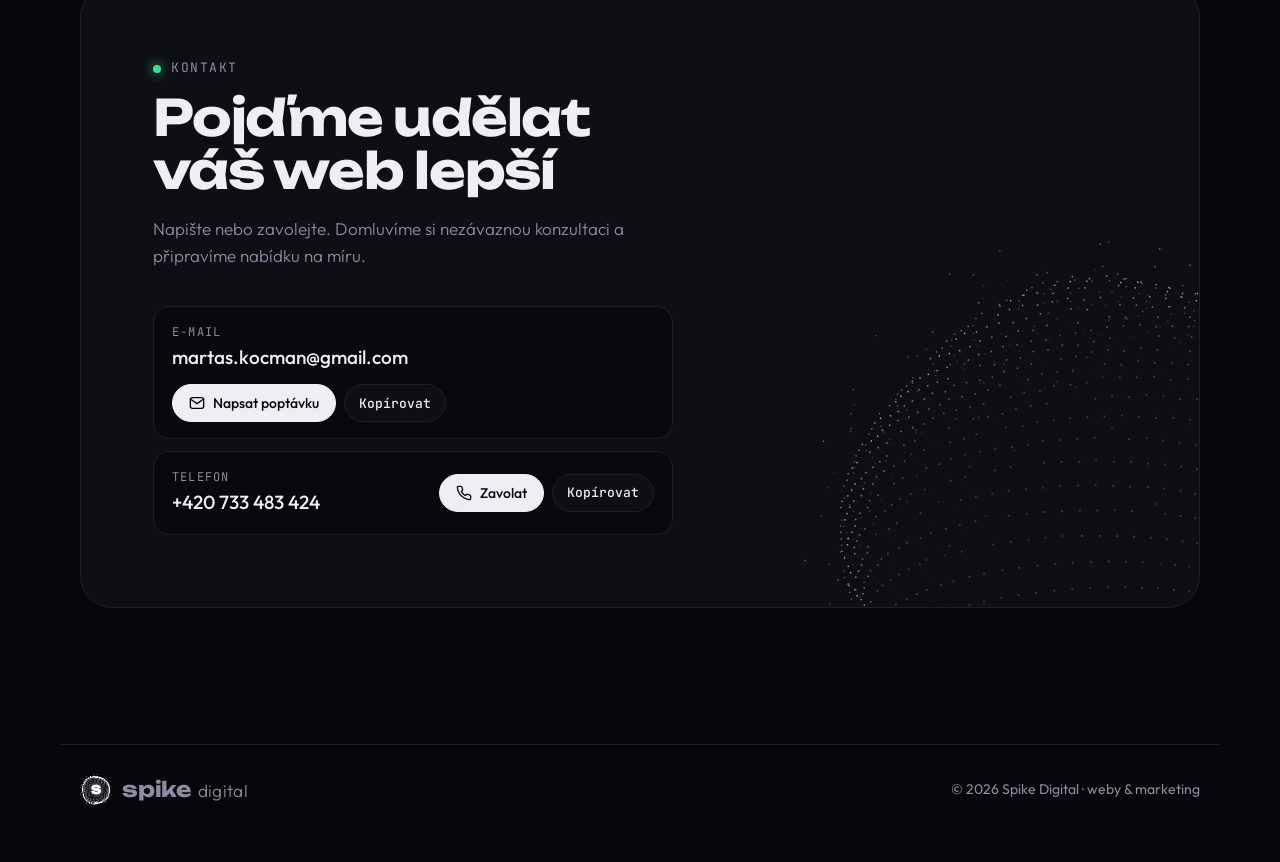
==== commit 8bc0ec62: "Odebrat běžící pás se službami Co-Authored-By: Claude Opus 5.5 <noreply@anthropic.com> Claude-Sessio" ====
--- a/index.html
+++ b/index.html
@@ -594,12 +594,6 @@
     </div>
   </div>
 
-  <div class="marquee" aria-hidden="true">
-    <div class="track">
-      <span>Webové stránky</span><span>Sociální sítě</span><span>Reklamy</span><span>E-shopy</span><span>SEO</span><span>Redesign</span><span>Branding</span>
-      <span>Webové stránky</span><span>Sociální sítě</span><span>Reklamy</span><span>E-shopy</span><span>SEO</span><span>Redesign</span><span>Branding</span>
-    </div>
-  </div>
 
   <!-- PROCESS -->
   <section id="proces">
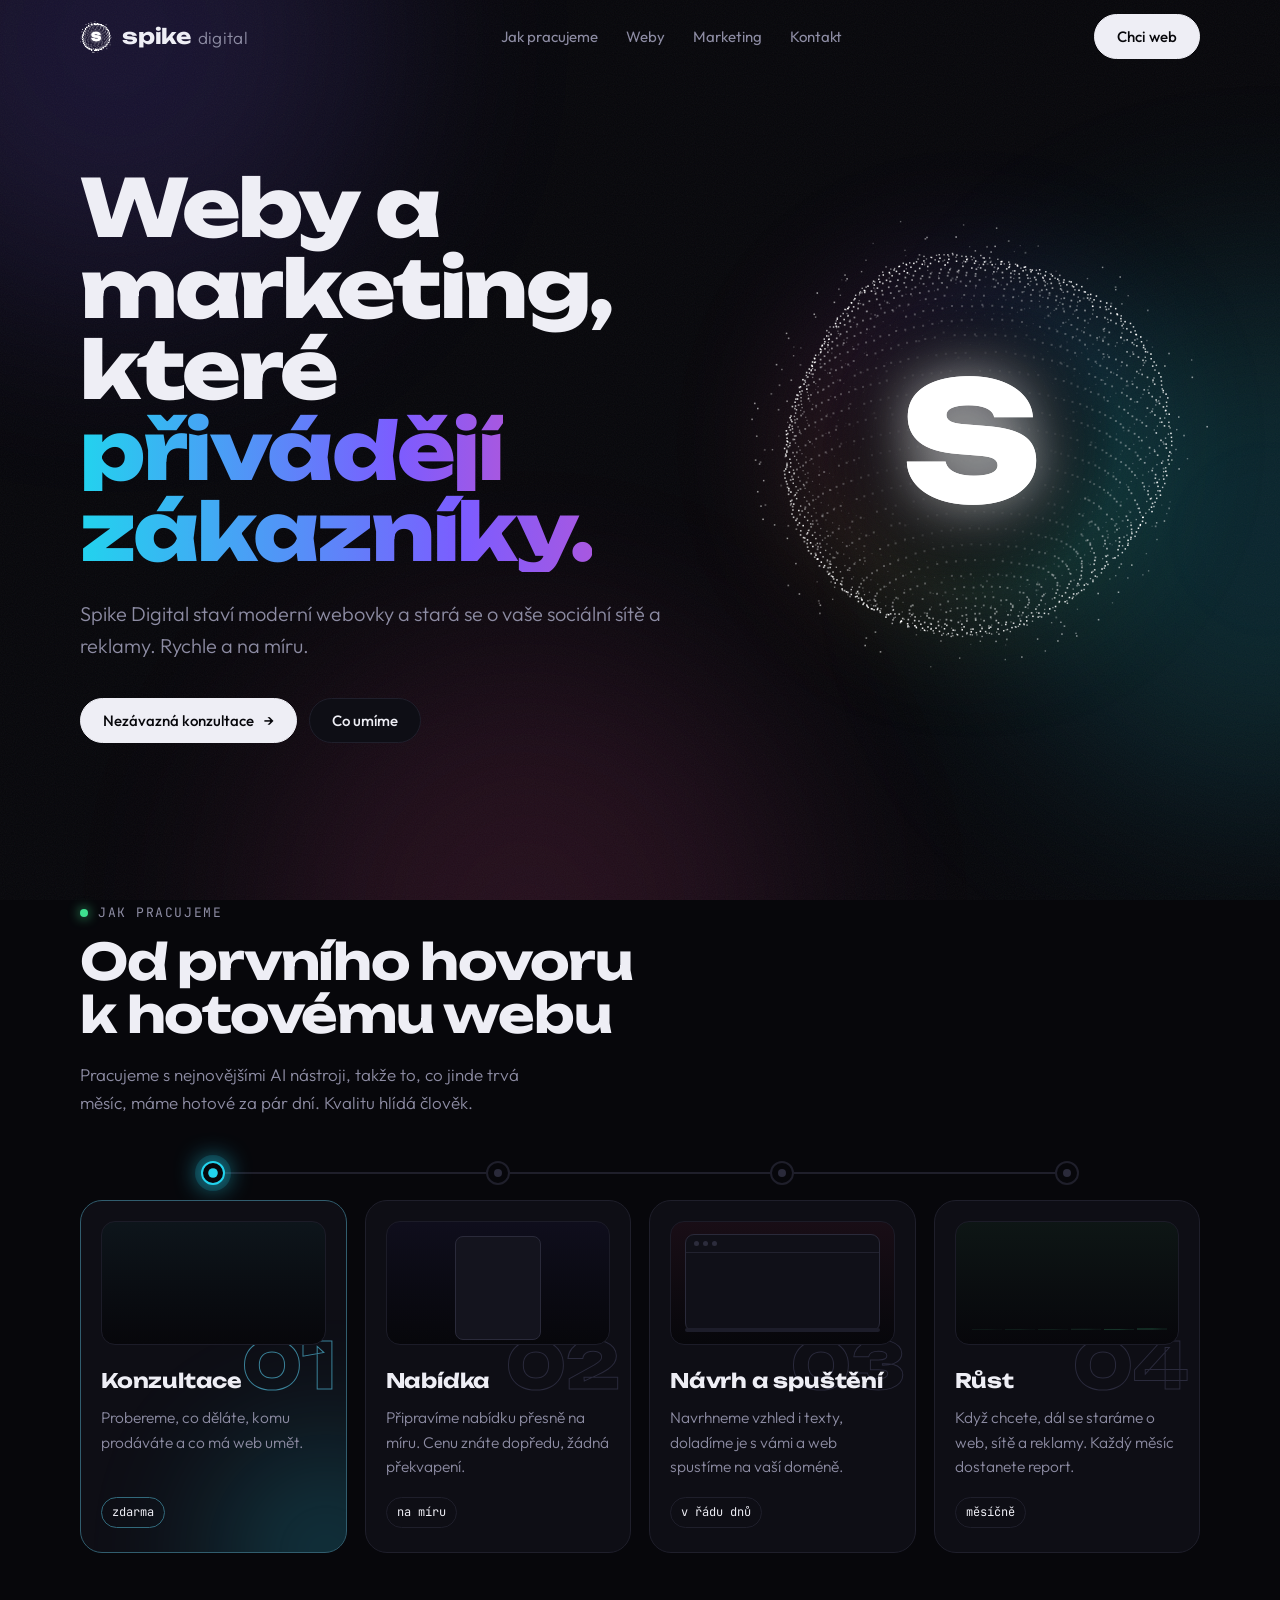
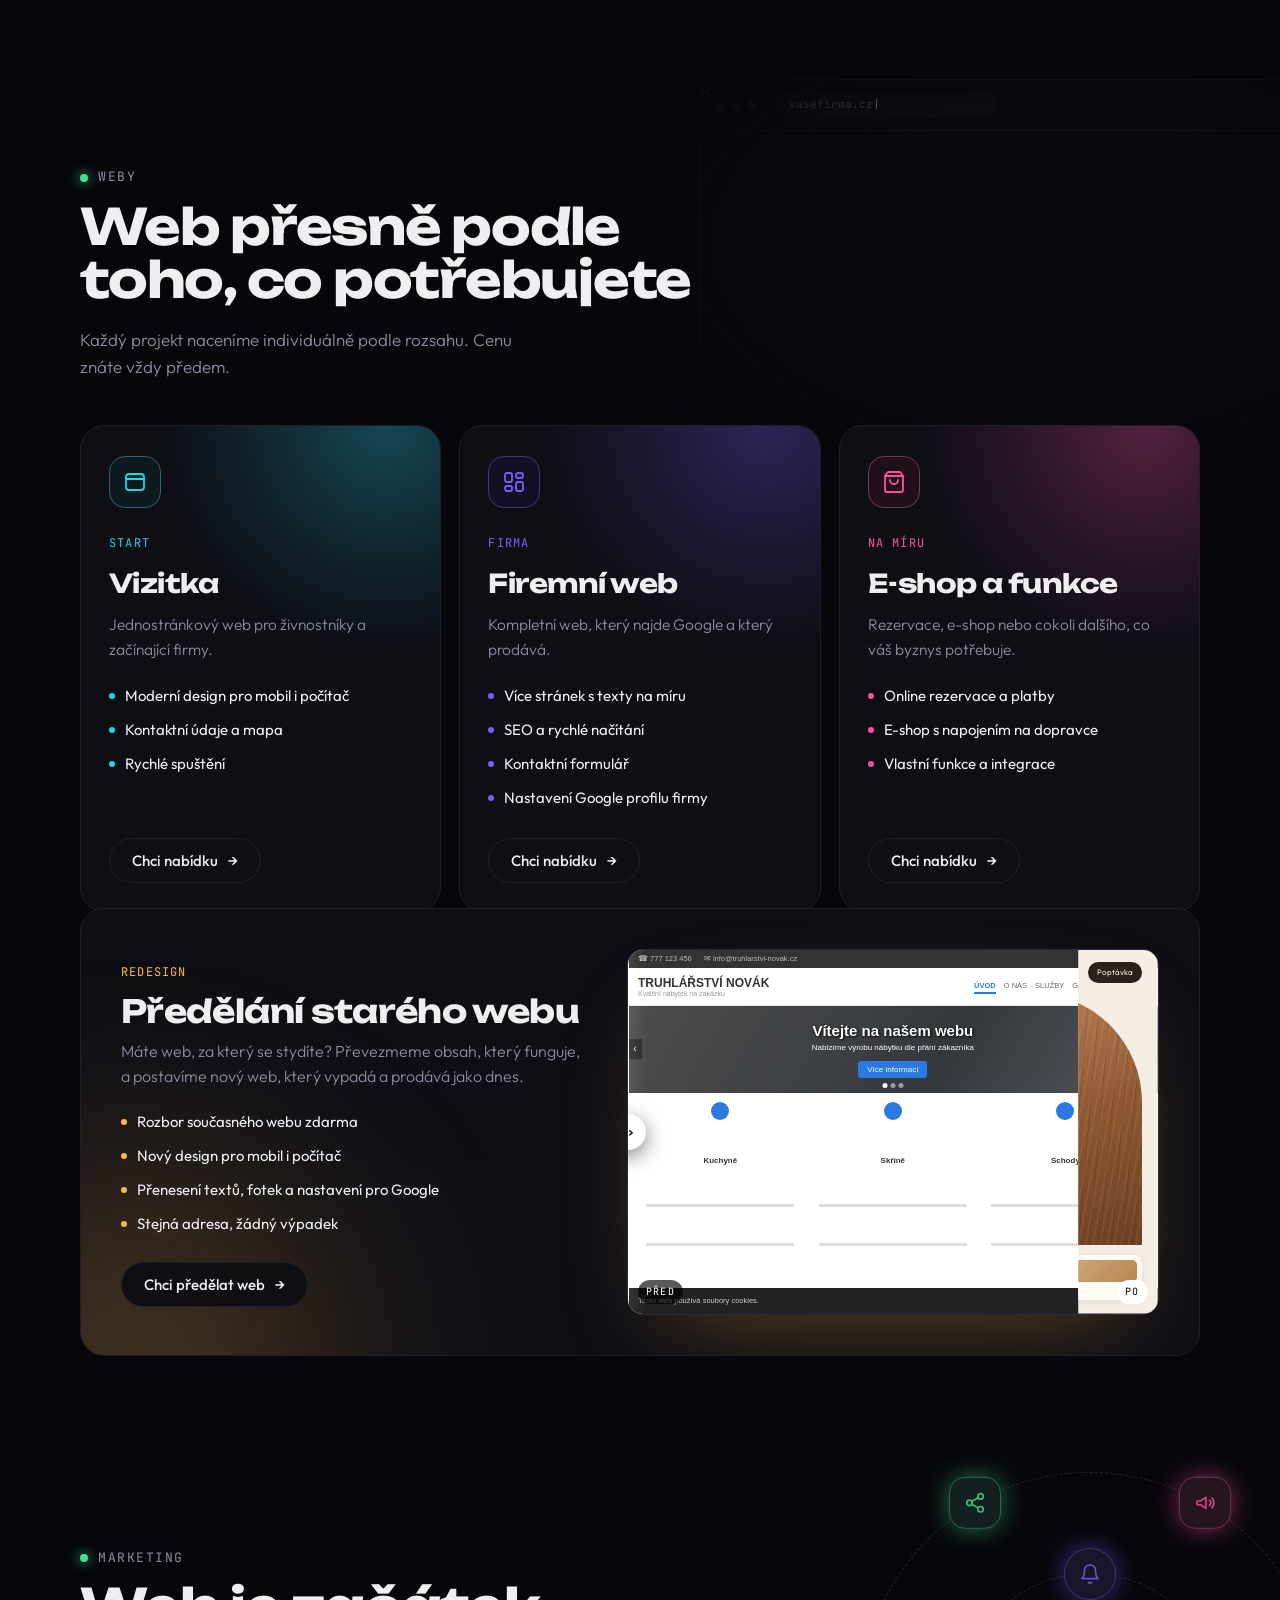
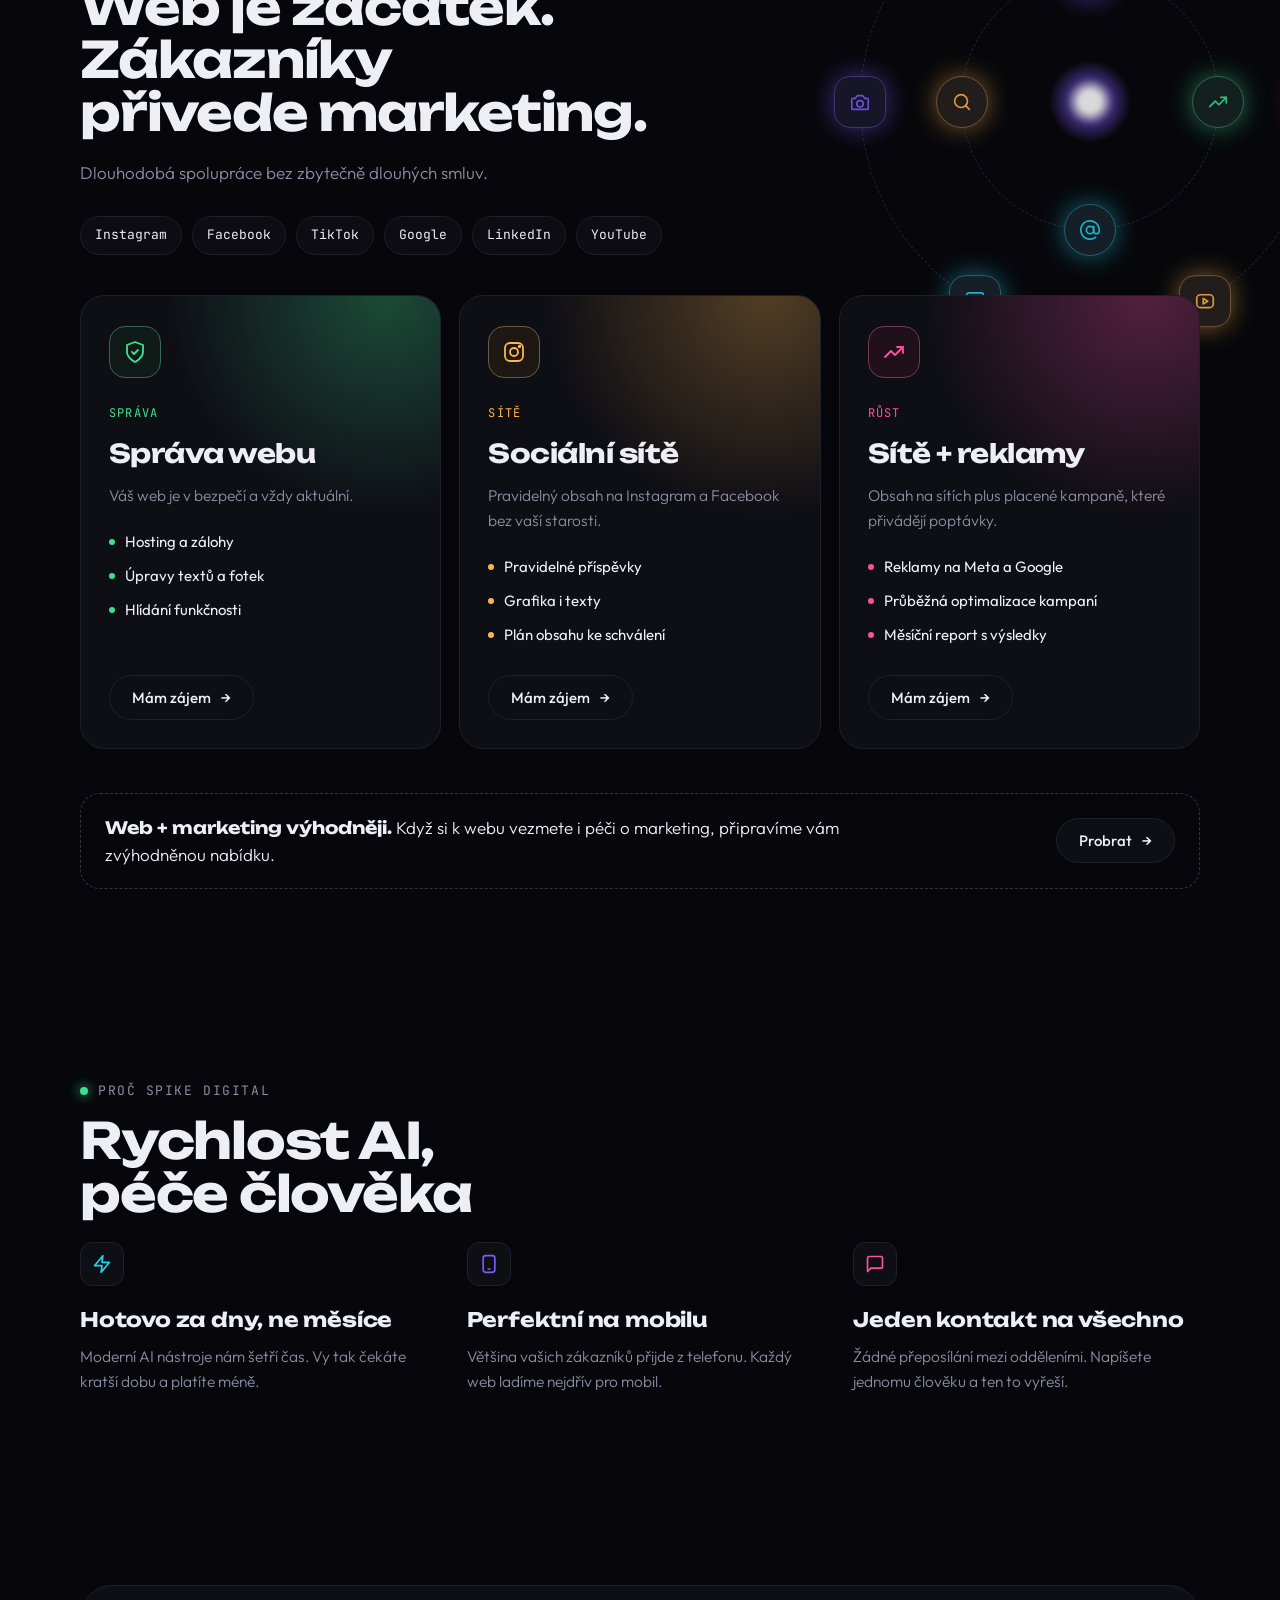
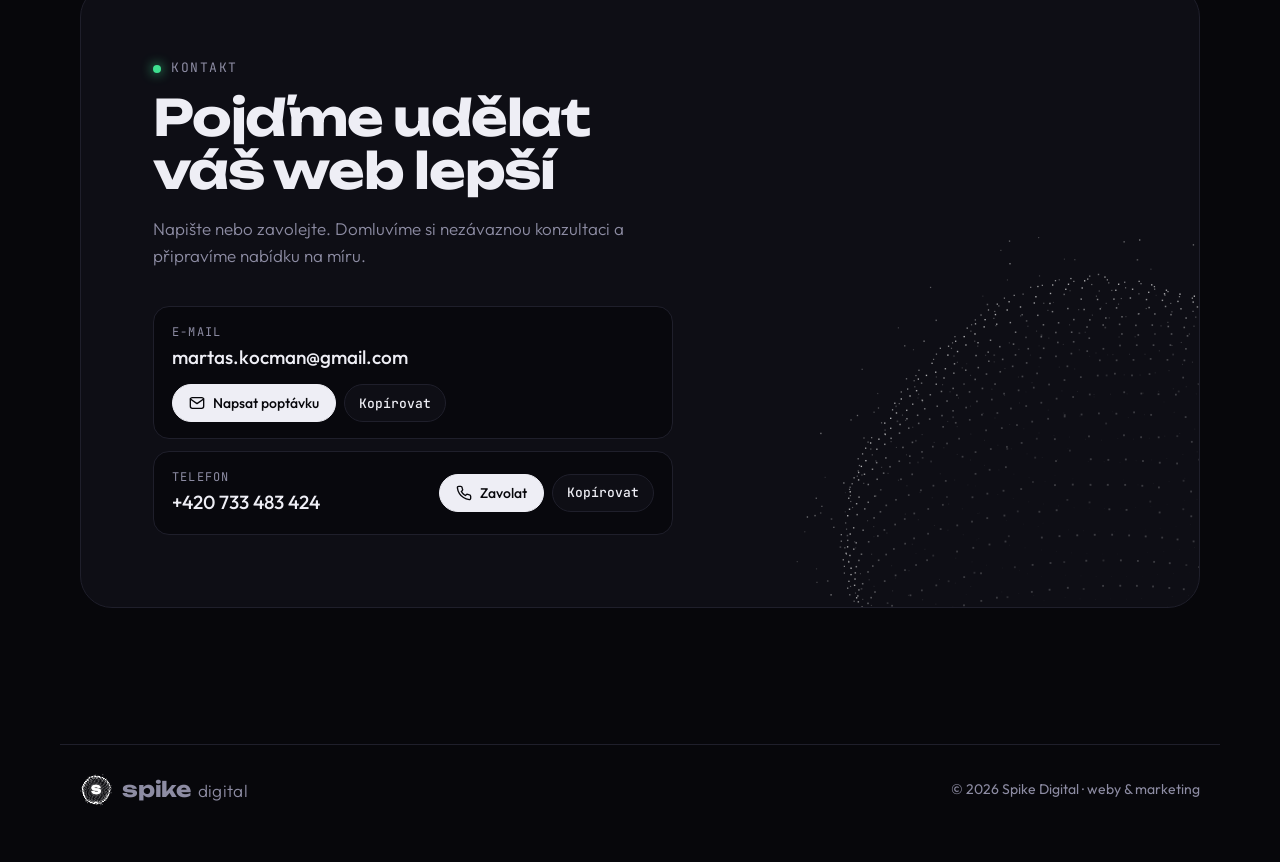
==== commit 23e4aabb: "Vlastní fonty, ikonka webu, náhled pro sdílení a stránka 404 Co-Authored-By: Claude Opus 5.5 <norepl" ====
--- a/index.html
+++ b/index.html
@@ -6,9 +6,25 @@
 <title>Spike Digital – weby a marketing</title>
 <meta name="description" content="Spike Digital – weby a marketing pro malé firmy a živnostníky.">
 <style>:root{color-scheme:dark;padding-top:env(safe-area-inset-top,0px);padding-bottom:env(safe-area-inset-bottom,0px)}body{margin:0}img{max-width:100%}[hidden]{display:none!important}</style>
-<link rel="preconnect" href="https://fonts.googleapis.com">
-<link rel="preconnect" href="https://fonts.gstatic.com" crossorigin>
-<link rel="stylesheet" href="https://fonts.googleapis.com/css2?family=Fraunces:opsz,wght@9..144,500..700&family=Unbounded:wght@300..900&family=Outfit:wght@300;400;500;600&family=JetBrains+Mono:wght@400;500&display=swap">
+<link rel="preload" href="/fonts/unbounded.woff" as="font" type="font/woff" crossorigin>
+<link rel="preload" href="/fonts/outfit.woff" as="font" type="font/woff" crossorigin>
+<link rel="stylesheet" href="/fonts/fonts.css">
+<link rel="icon" href="/favicon.svg" type="image/svg+xml">
+<link rel="icon" href="/favicon-32.png" sizes="32x32" type="image/png">
+<link rel="apple-touch-icon" href="/apple-touch-icon.png">
+<meta name="theme-color" content="#07070b">
+<link rel="canonical" href="https://spikedigital.cz/">
+<meta property="og:type" content="website">
+<meta property="og:site_name" content="Spike Digital">
+<meta property="og:locale" content="cs_CZ">
+<meta property="og:url" content="https://spikedigital.cz/">
+<meta property="og:title" content="Spike Digital – weby a marketing">
+<meta property="og:description" content="Moderní weby, sociální sítě a reklamy pro malé firmy a živnostníky. Rychle a na míru.">
+<meta property="og:image" content="https://spikedigital.cz/og-image.jpg">
+<meta property="og:image:width" content="1200">
+<meta property="og:image:height" content="630">
+<meta property="og:image:alt" content="Spike Digital – weby a marketing, které přivádějí zákazníky">
+<meta name="twitter:card" content="summary_large_image">
 </head>
 <body>
 <style>
--- a/fonts/fonts.css
+++ b/fonts/fonts.css
@@ -0,0 +1,6 @@
+/* Písma hostovaná přímo na webu (SIL Open Font License, viz OFL-licence.txt) */
+@font-face{font-family:"Unbounded";src:url("unbounded.woff") format("woff");font-weight:200 900;font-style:normal;font-display:swap}
+@font-face{font-family:"Outfit";src:url("outfit.woff") format("woff");font-weight:100 900;font-style:normal;font-display:swap}
+@font-face{font-family:"JetBrains Mono";src:url("jetbrains-mono.woff") format("woff");font-weight:400 500;font-style:normal;font-display:swap}
+@font-face{font-family:"Fraunces";src:url("fraunces.woff") format("woff");font-weight:600;font-style:normal;font-display:swap}
+@font-face{font-family:"Fraunces";src:url("fraunces-italic.woff") format("woff");font-weight:600;font-style:italic;font-display:swap}
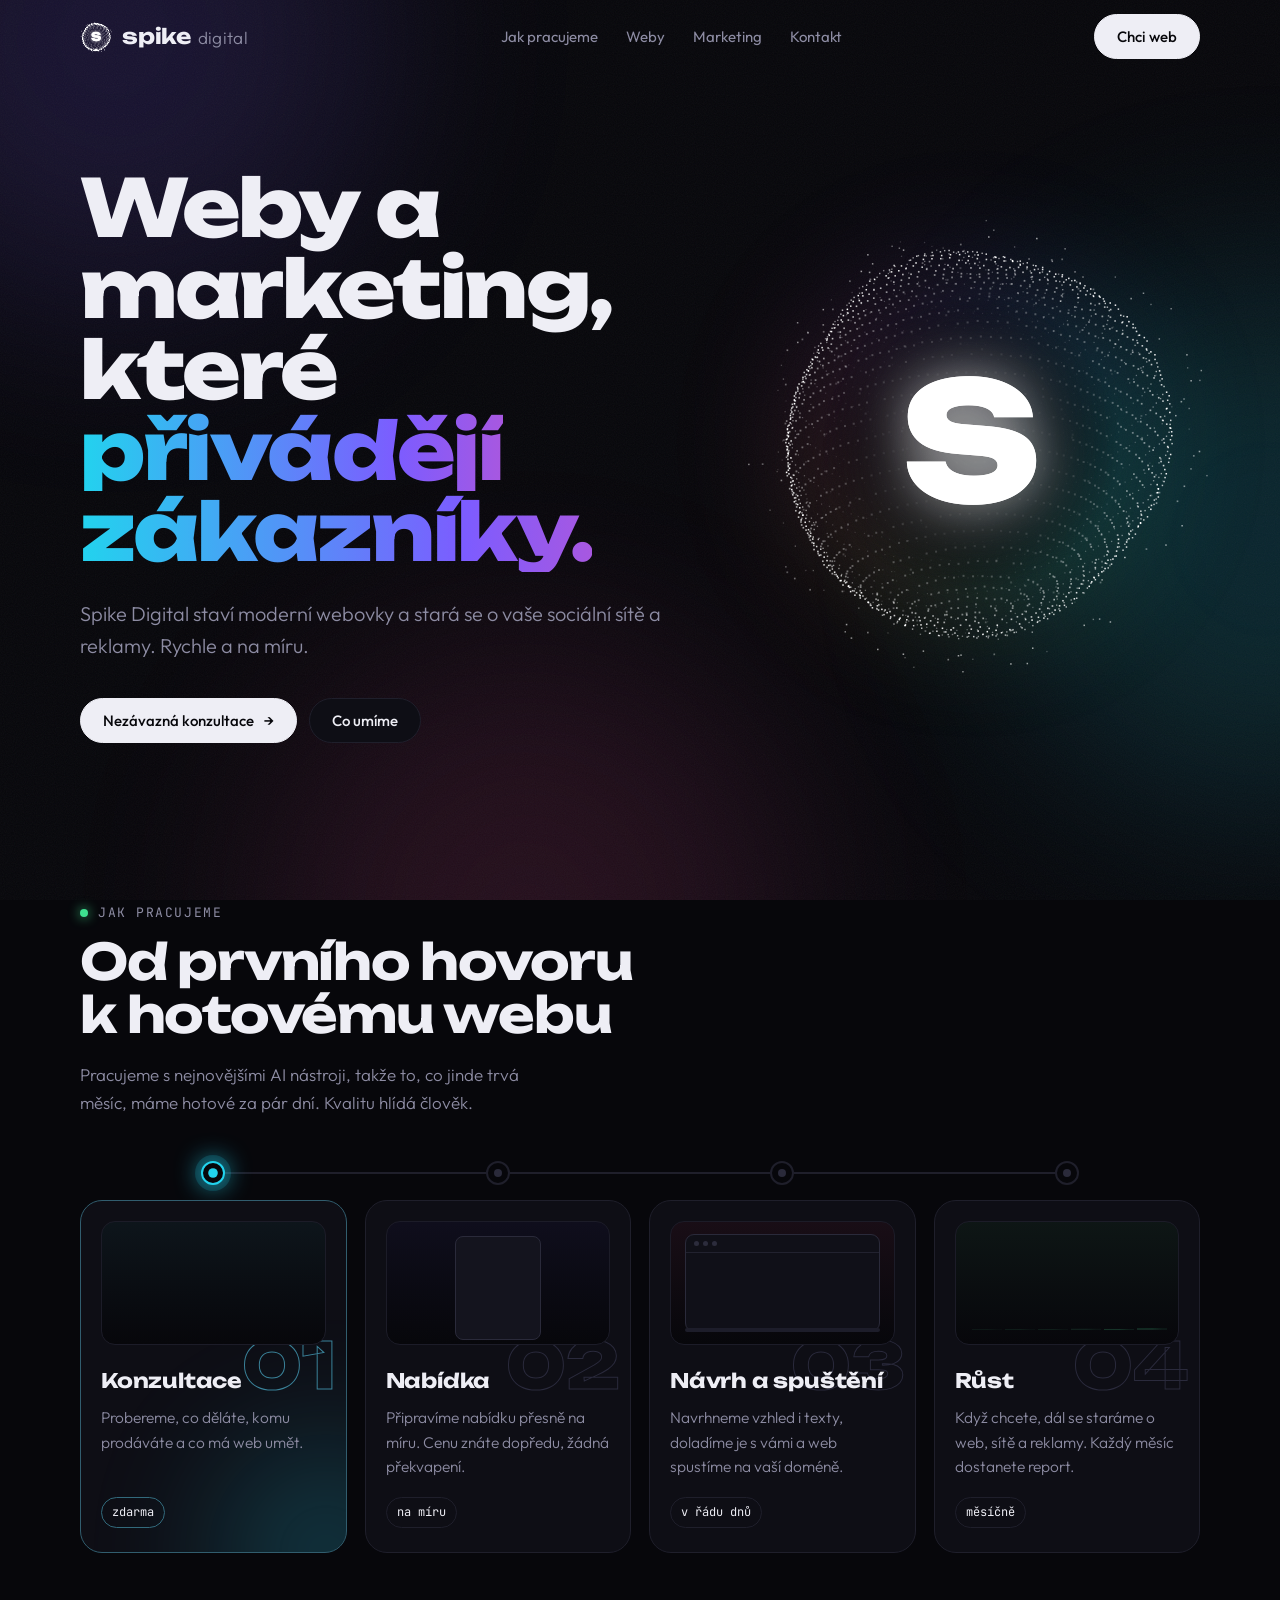
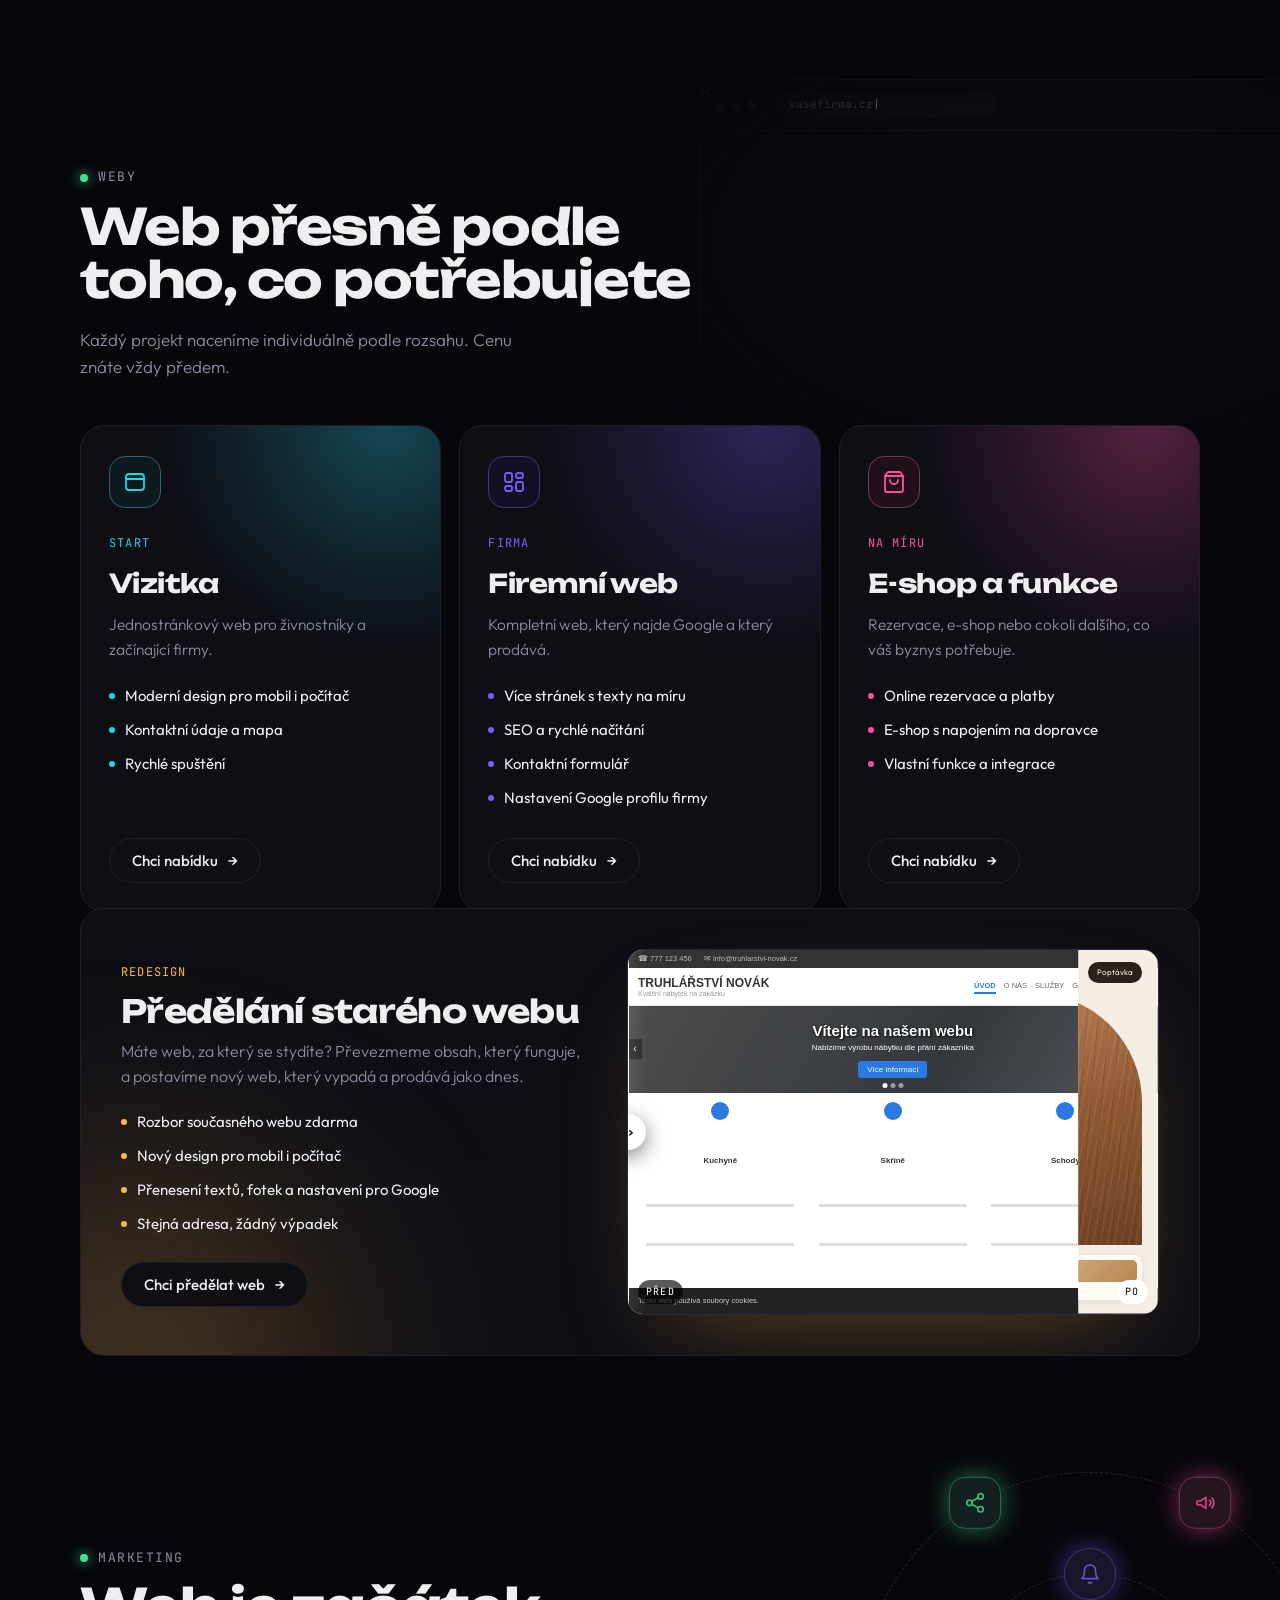
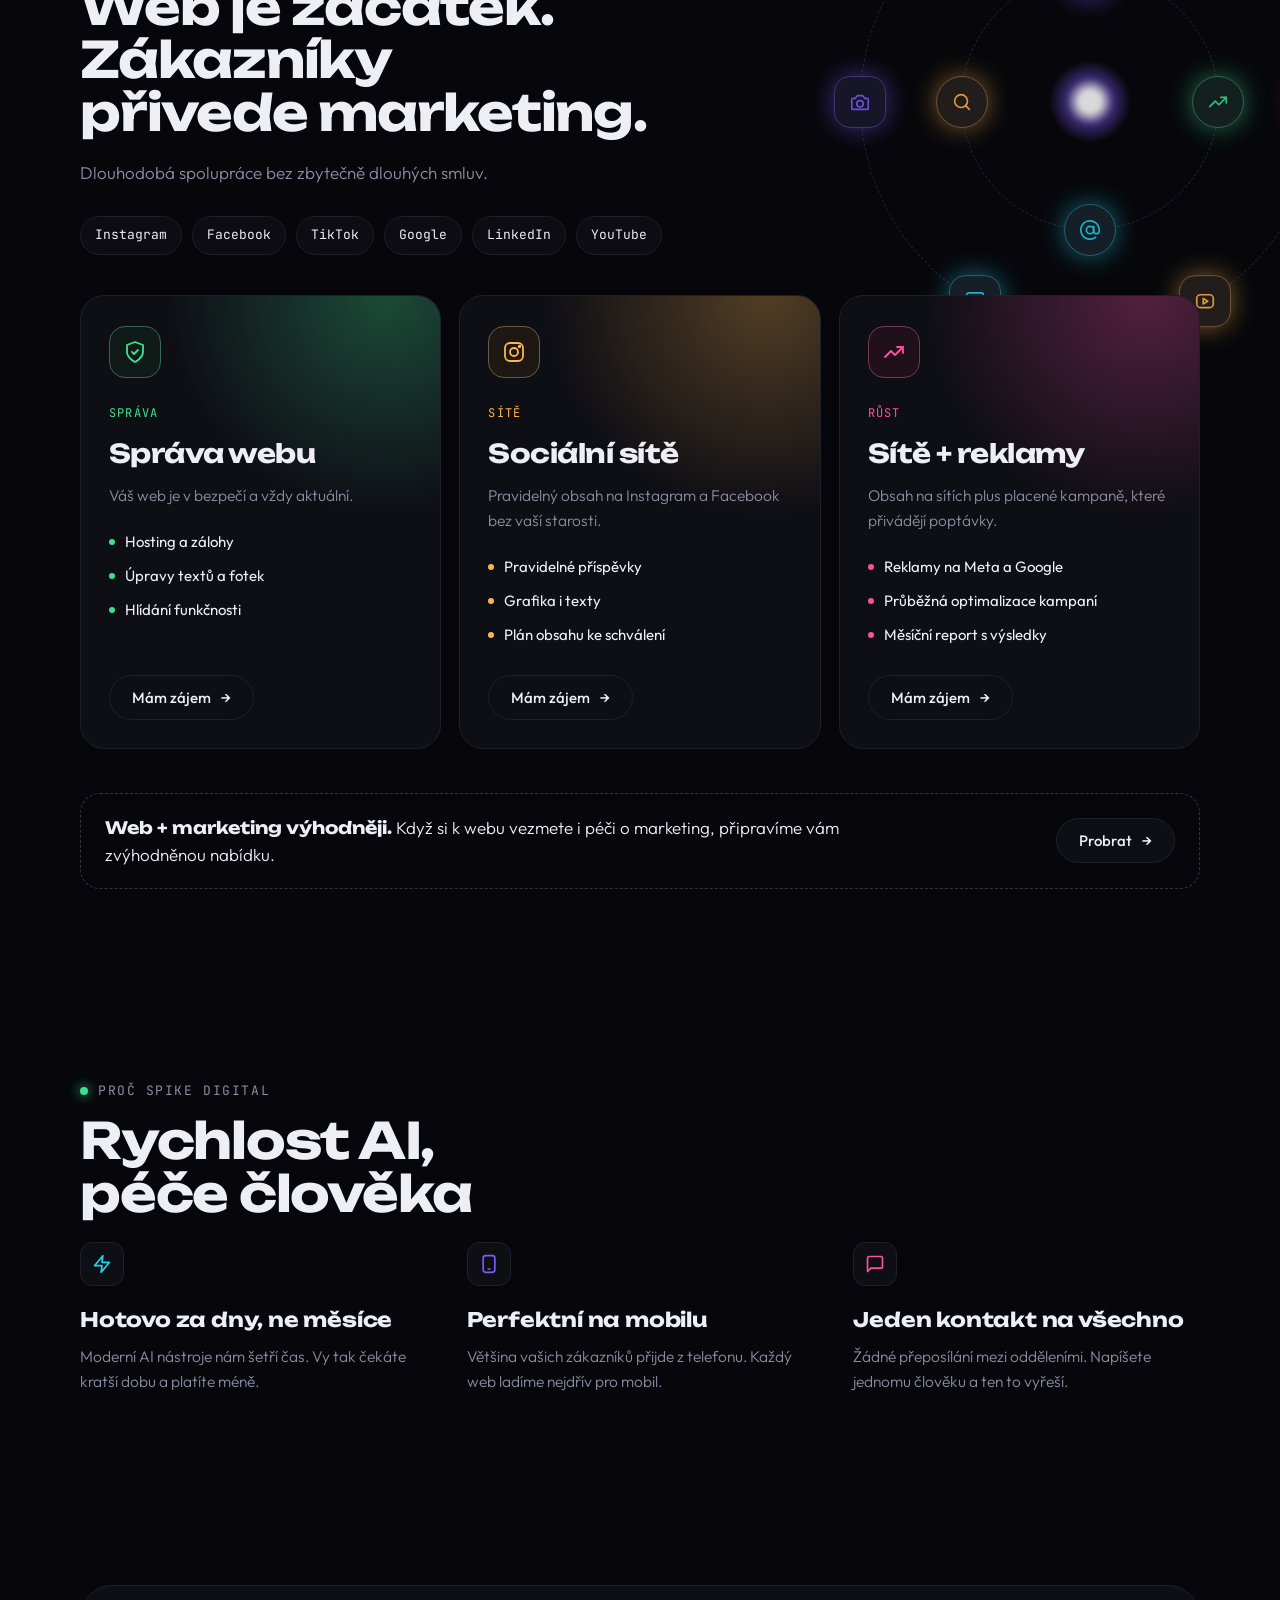
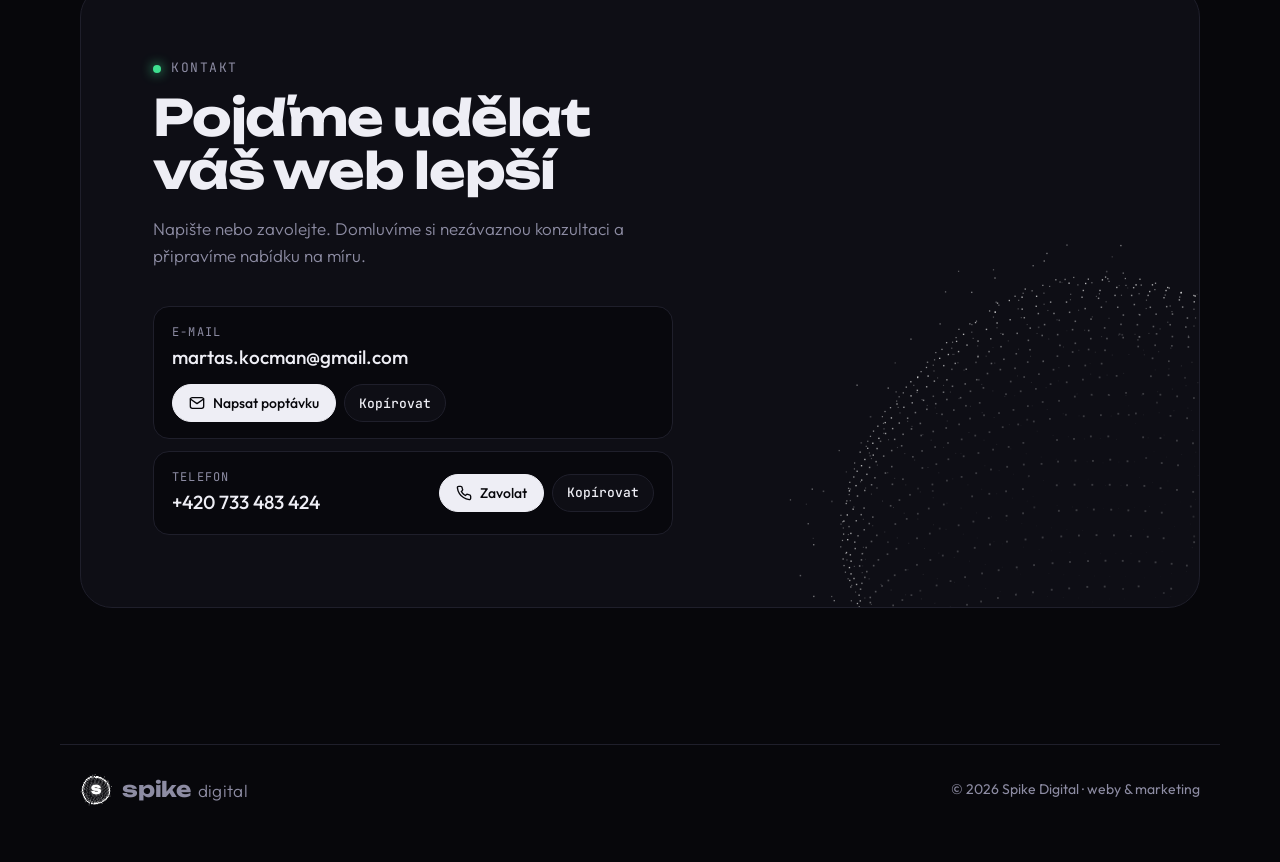
==== commit 87fab341: "SEO: sitemap, robots.txt, lepší popis pro vyhledávače Co-Authored-By: Claude Opus 5.5 <noreply@anthr" ====
--- a/index.html
+++ b/index.html
@@ -4,7 +4,7 @@
 <meta charset="utf-8">
 <meta name="viewport" content="width=device-width,initial-scale=1,viewport-fit=cover">
 <title>Spike Digital – weby a marketing</title>
-<meta name="description" content="Spike Digital – weby a marketing pro malé firmy a živnostníky.">
+<meta name="description" content="Tvorba moderních webů, předělání starých webů, správa sociálních sítí a reklamy pro malé firmy a živnostníky. Nezávazná konzultace zdarma.">
 <style>:root{color-scheme:dark;padding-top:env(safe-area-inset-top,0px);padding-bottom:env(safe-area-inset-bottom,0px)}body{margin:0}img{max-width:100%}[hidden]{display:none!important}</style>
 <link rel="preload" href="/fonts/unbounded.woff" as="font" type="font/woff" crossorigin>
 <link rel="preload" href="/fonts/outfit.woff" as="font" type="font/woff" crossorigin>
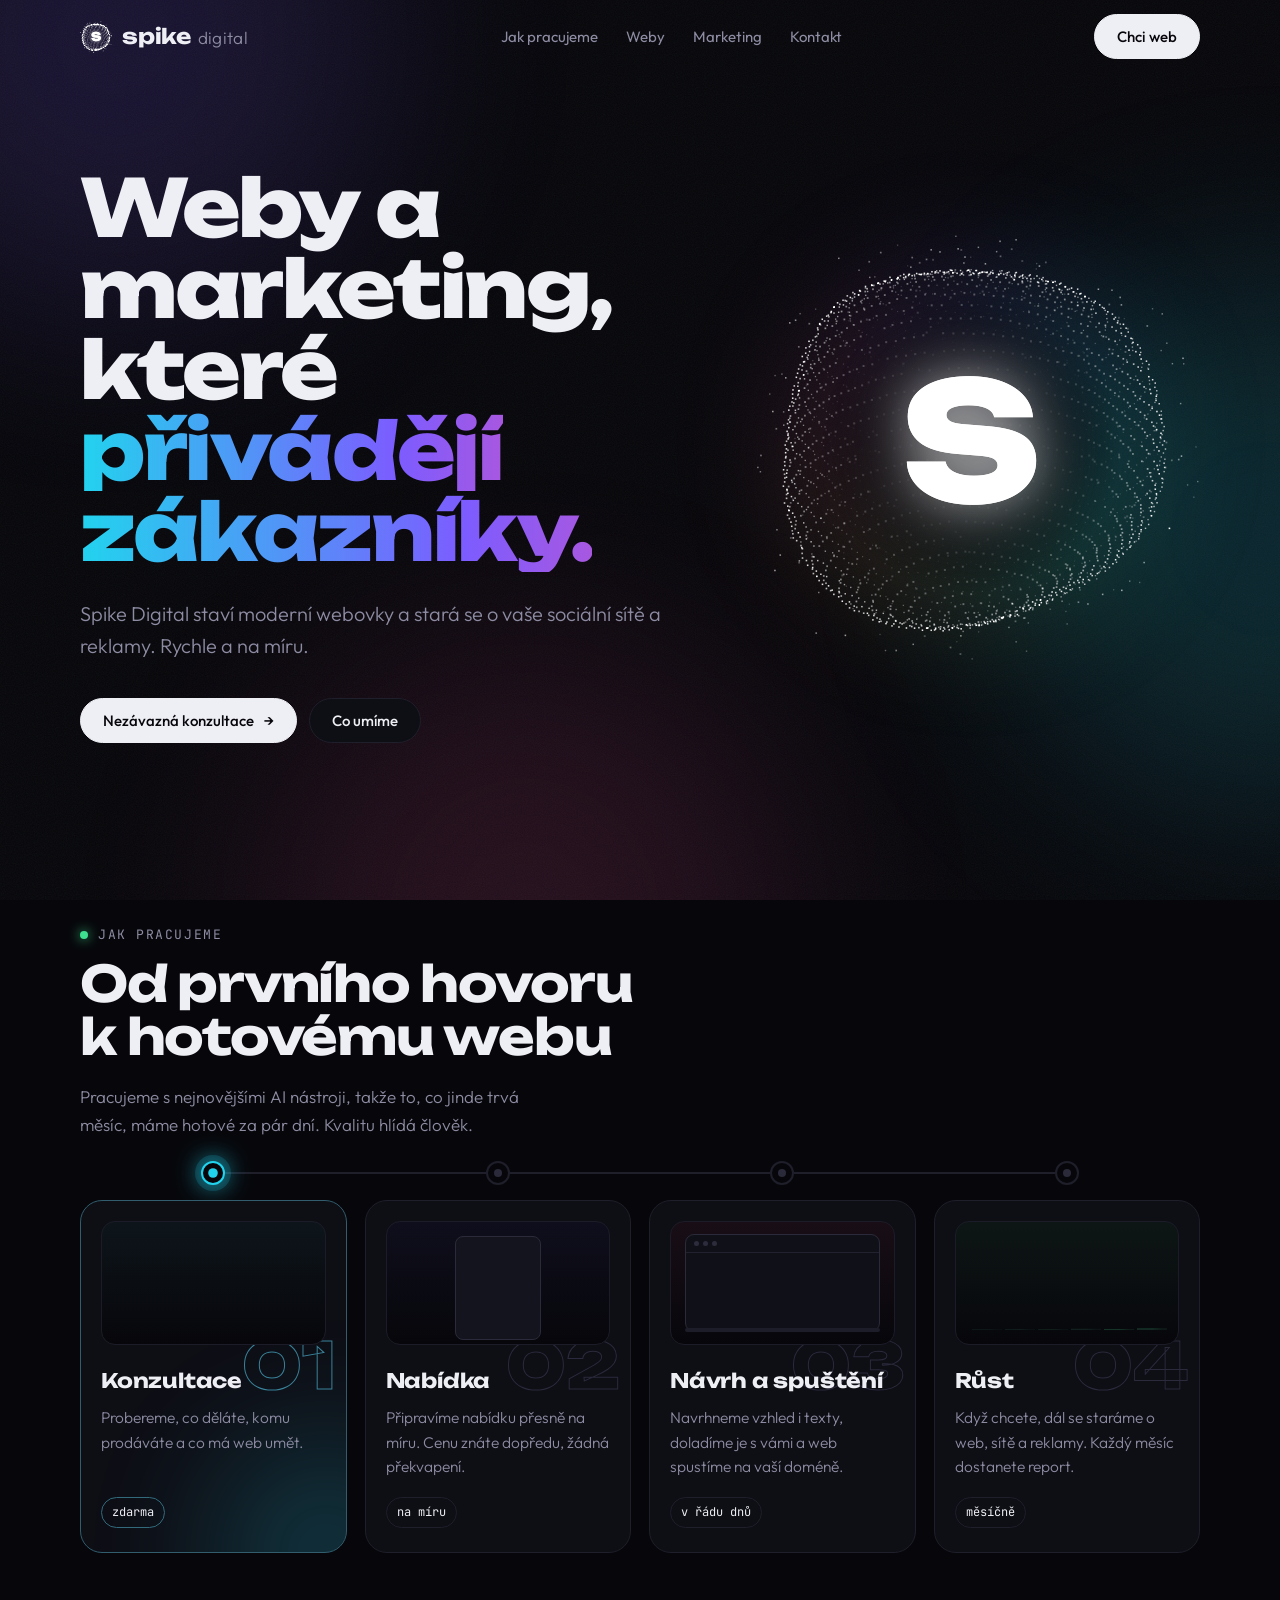
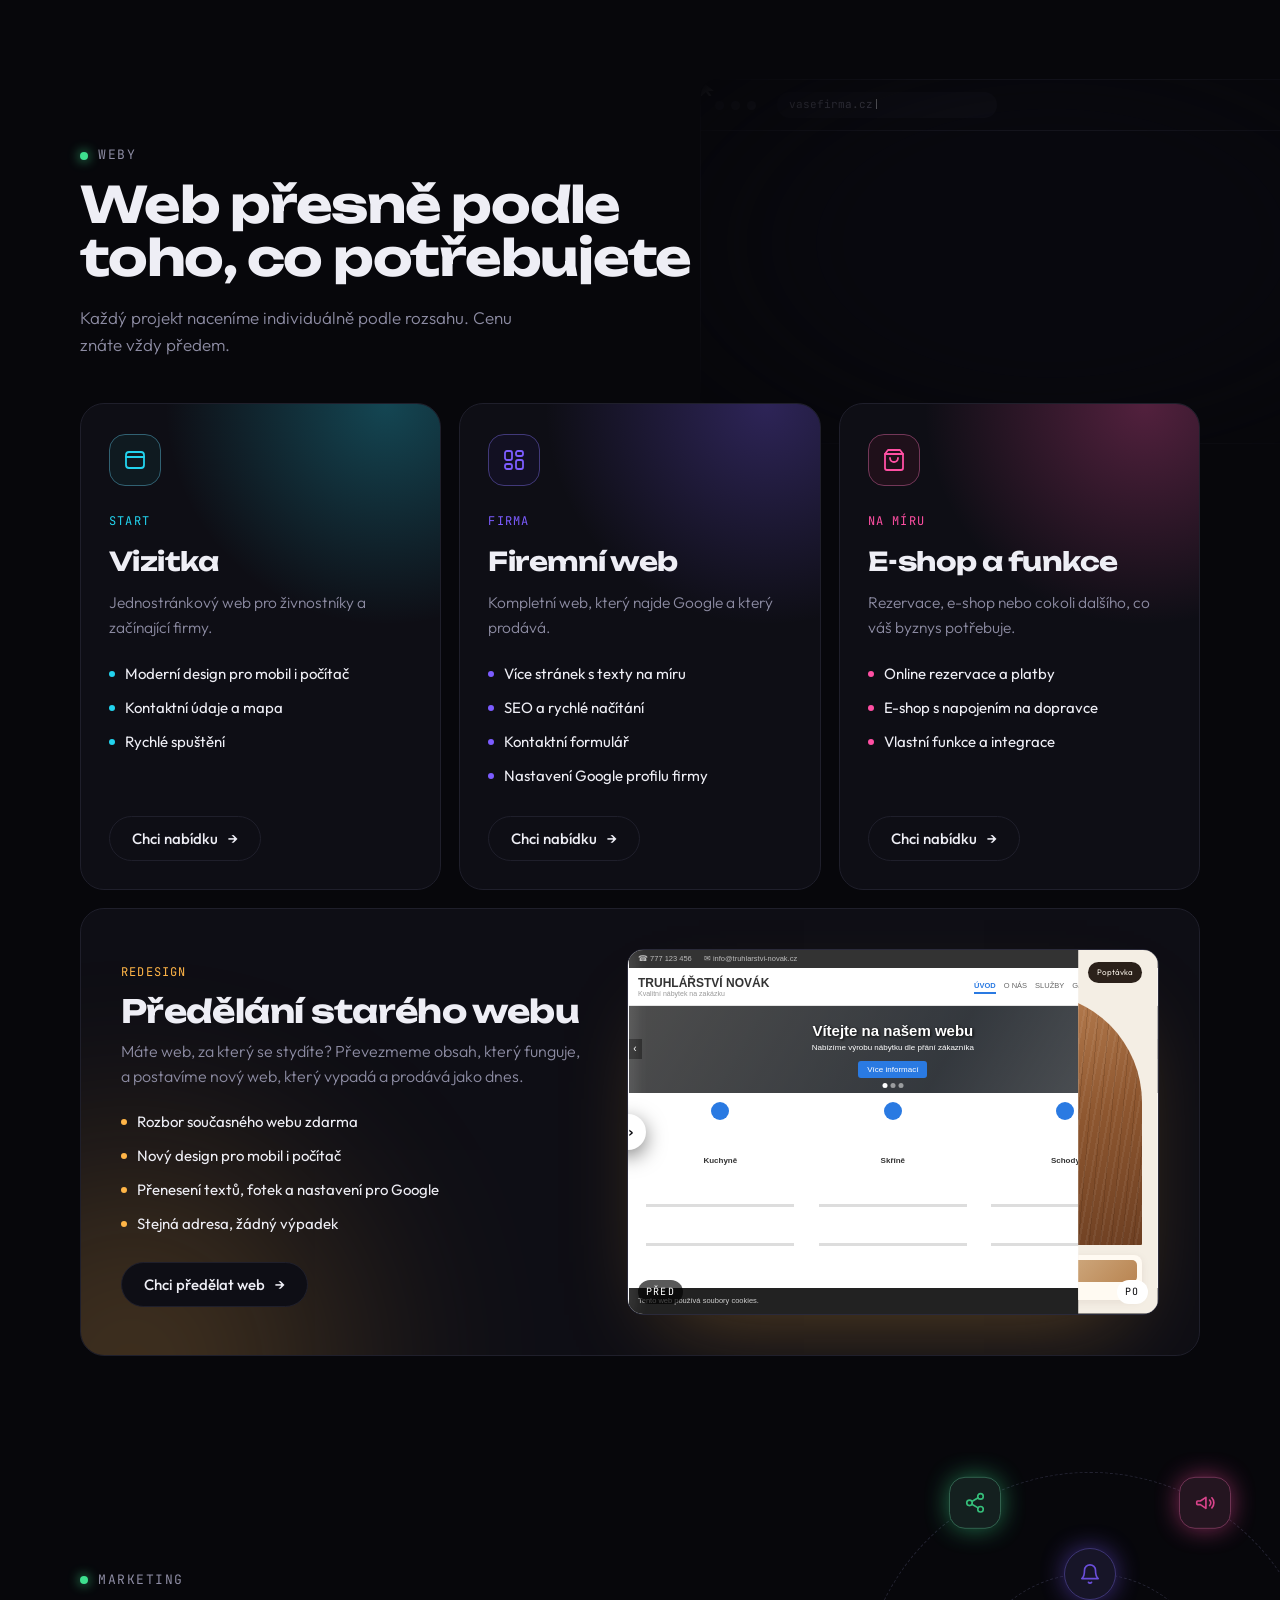
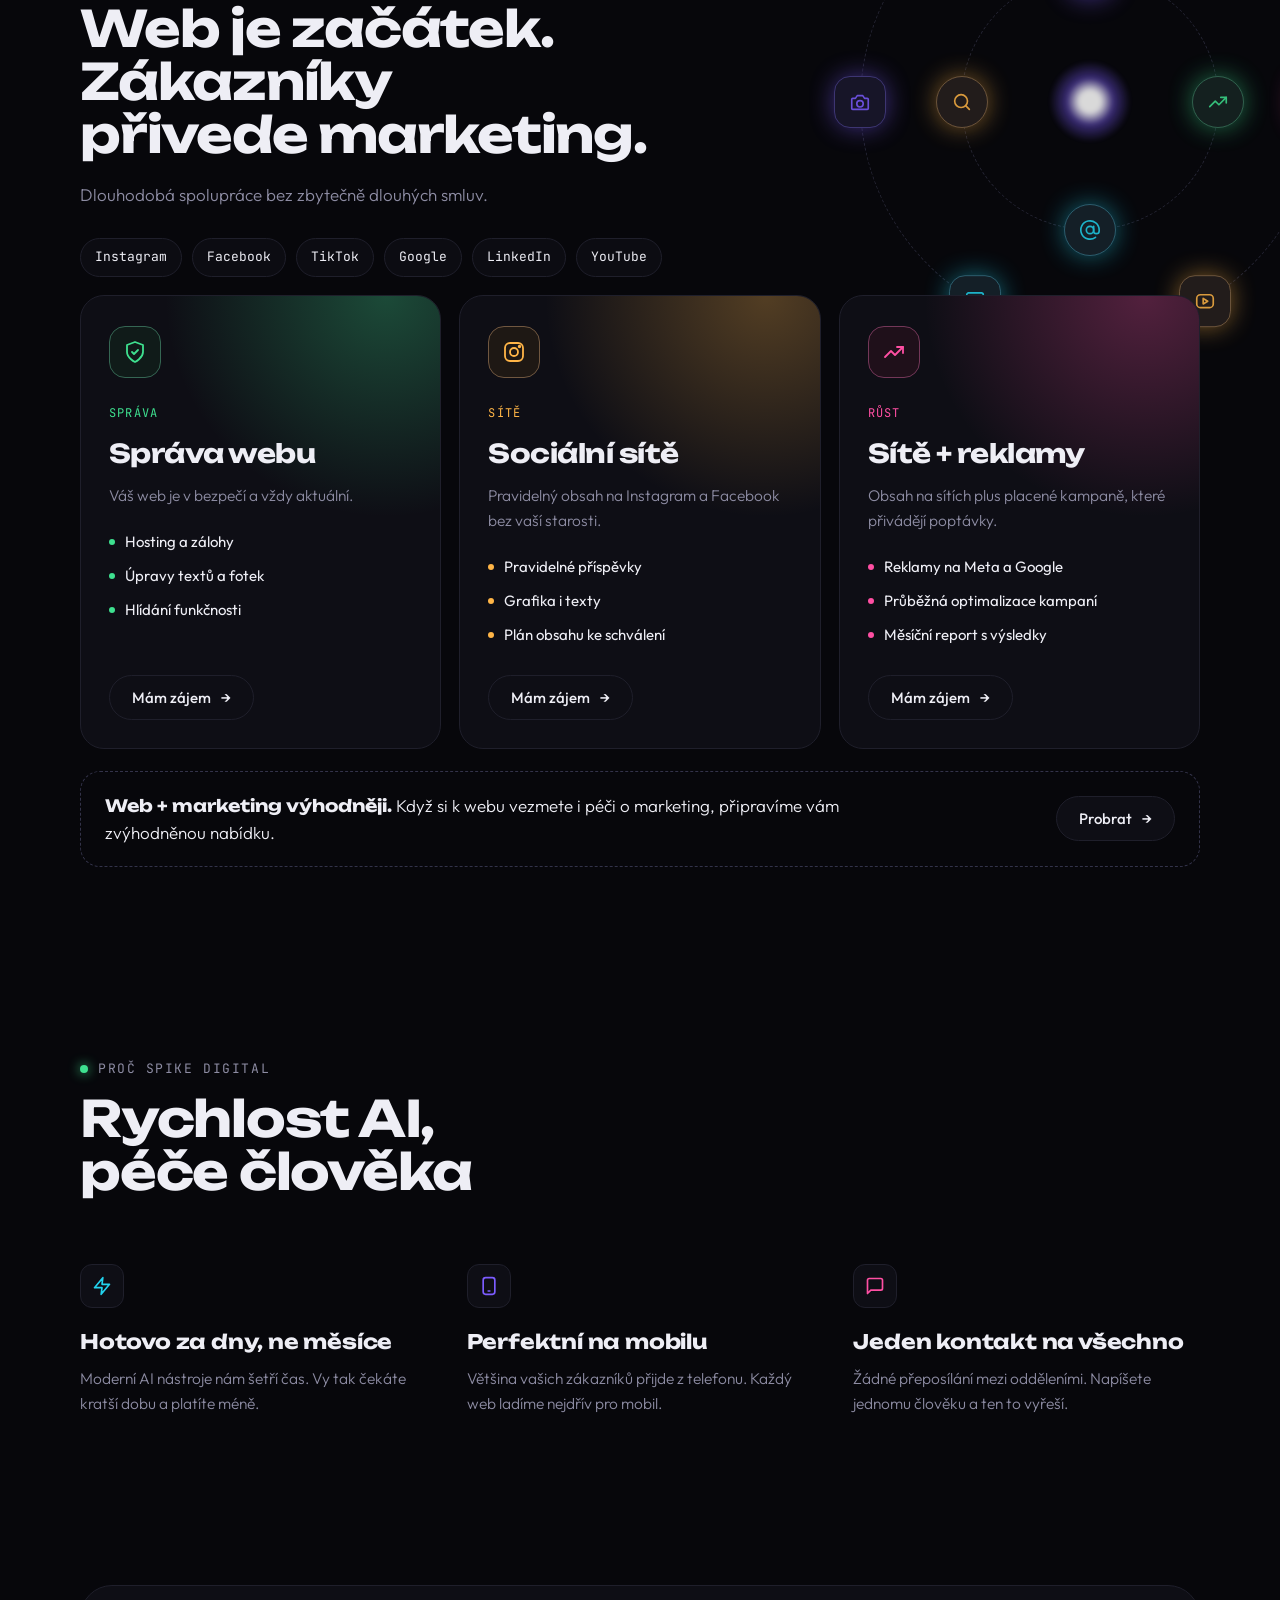
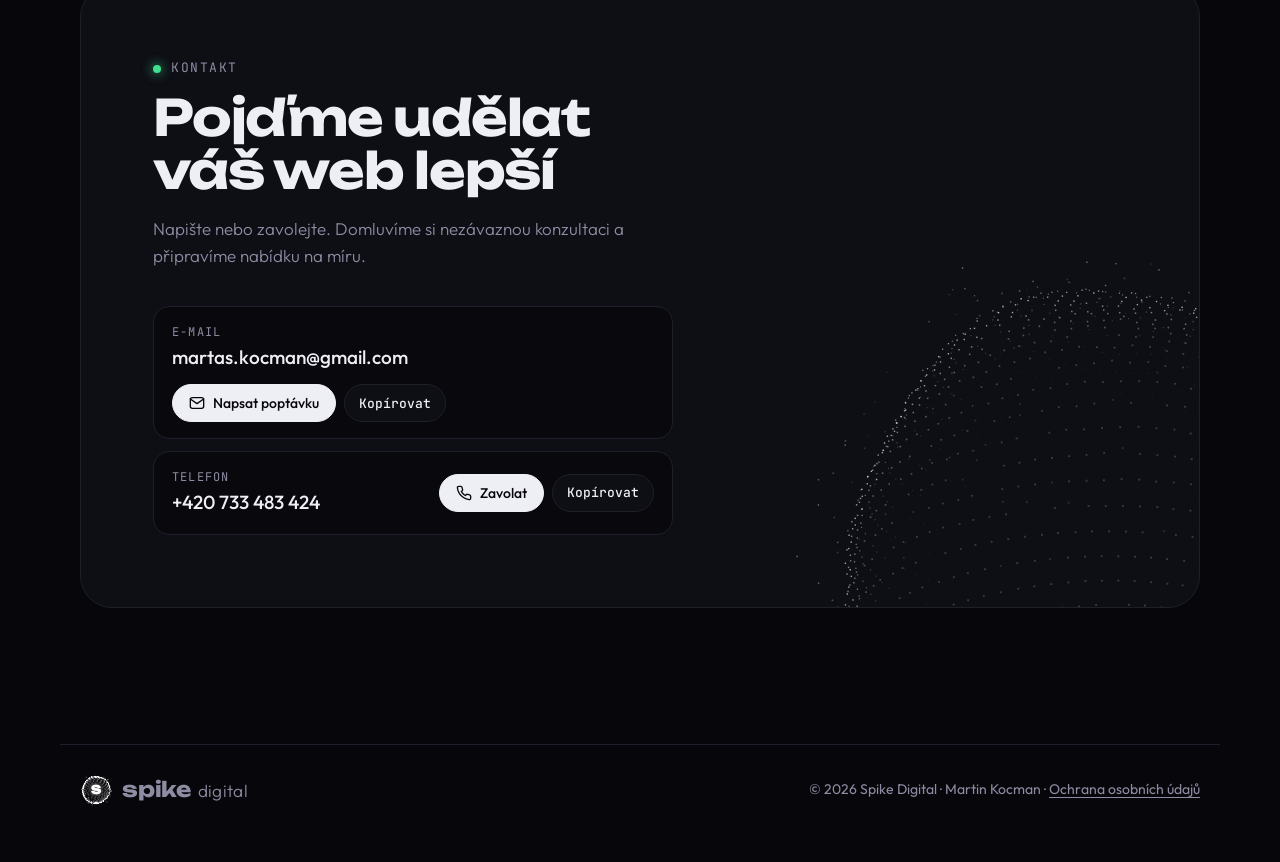
==== commit 1a42fde3: "Stránka Ochrana osobních údajů, odkazy v patičce a ve formuláři Co-Authored-By: Claude Opus 5.5 <nor" ====
--- a/index.html
+++ b/index.html
@@ -561,6 +561,10 @@
 .tile-c.wide .tb{grid-template-columns:auto 1fr;align-items:center}
 
 
+.fmeta a{color:inherit;text-decoration:underline;text-underline-offset:3px}
+.fmeta a:hover{color:var(--fg)}
+.privacy-note{margin:14px 0 0;font-size:13px;color:#8d8ca3;text-align:center}
+.privacy-note a{color:inherit}
 footer{padding-block:40px 56px;color:var(--muted);font-size:14px}
 footer .wrap{display:flex;flex-wrap:wrap;gap:16px;justify-content:space-between;align-items:center;border-top:1px solid var(--line);padding-top:28px}
 
@@ -925,7 +929,7 @@
 <footer>
   <div class="wrap">
     <a class="logo" href="#top"><canvas class="logo-mark" data-orb="logo" aria-hidden="true"></canvas><span class="wm">spike<em>digital</em></span></a>
-    <span>© 2026 Spike Digital · weby &amp; marketing</span>
+    <span class="fmeta">© 2026 Spike Digital · Martin Kocman · <a href="/ochrana-osobnich-udaju/">Ochrana osobních údajů</a></span>
   </div>
 </footer>
 
@@ -945,6 +949,7 @@
         <input type="checkbox" name="botcheck" id="i-bot" tabindex="-1" autocomplete="off" aria-hidden="true" style="position:absolute;left:-9999px;opacity:0">
         <button class="send3" type="submit" id="inq-send">Chci, abyste se ozvali</button>
       </form>
+      <p class="privacy-note">Údaje použijeme jen k odpovědi na poptávku. <a href="/ochrana-osobnich-udaju/" target="_blank" rel="noopener">Ochrana osobních údajů</a></p>
       <a class="callmini" href="tel:+420733483424"><svg viewBox="0 0 24 24" fill="none" stroke="currentColor" stroke-width="2" stroke-linecap="round" stroke-linejoin="round"><path d="M22 16.9v3a2 2 0 0 1-2.2 2 19.8 19.8 0 0 1-8.6-3.1 19.5 19.5 0 0 1-6-6A19.8 19.8 0 0 1 2.1 4.2 2 2 0 0 1 4.1 2h3a2 2 0 0 1 2 1.7c.1.9.4 1.8.7 2.7a2 2 0 0 1-.5 2.1L8 9.8a16 16 0 0 0 6 6l1.3-1.3a2 2 0 0 1 2.1-.5c.9.3 1.8.6 2.7.7a2 2 0 0 1 1.7 2z"/></svg>Nebo zavolejte: 733 483 424</a>
     </div>
     <div class="done3" id="inq-done" hidden>
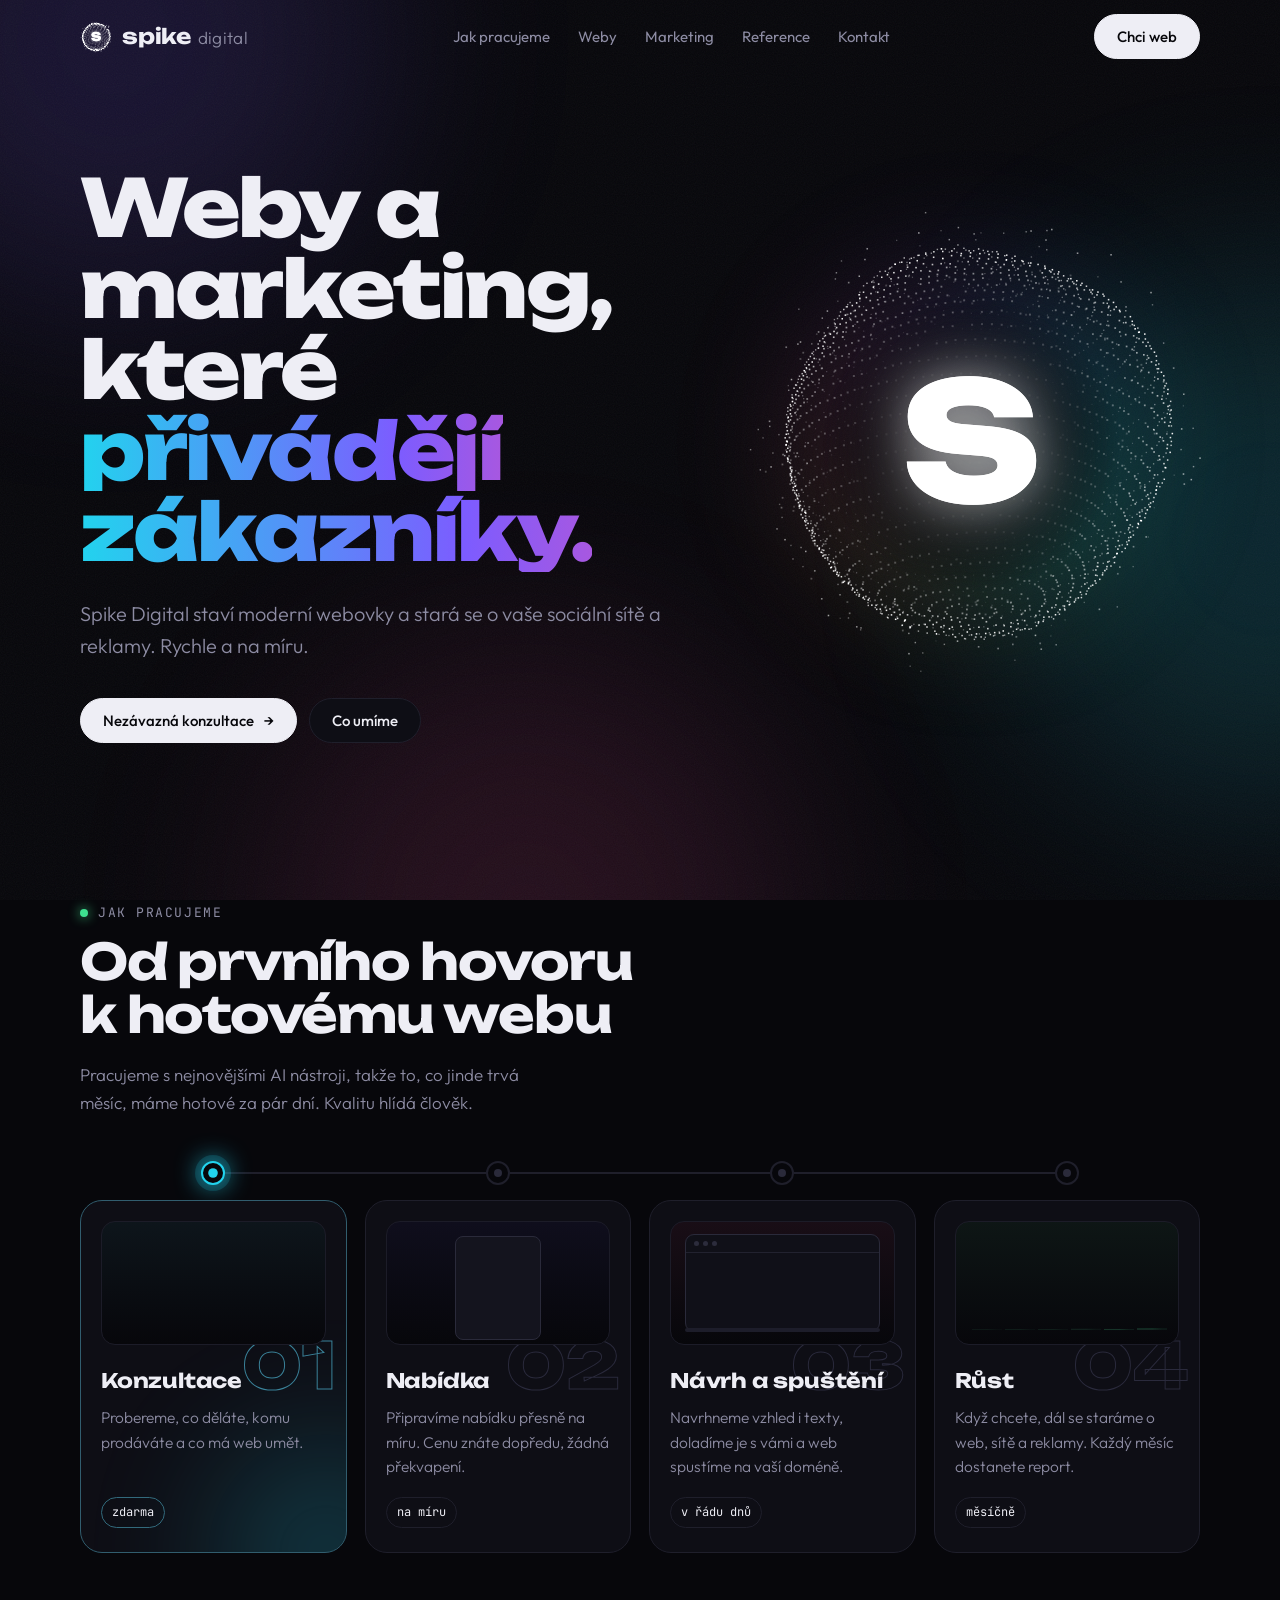
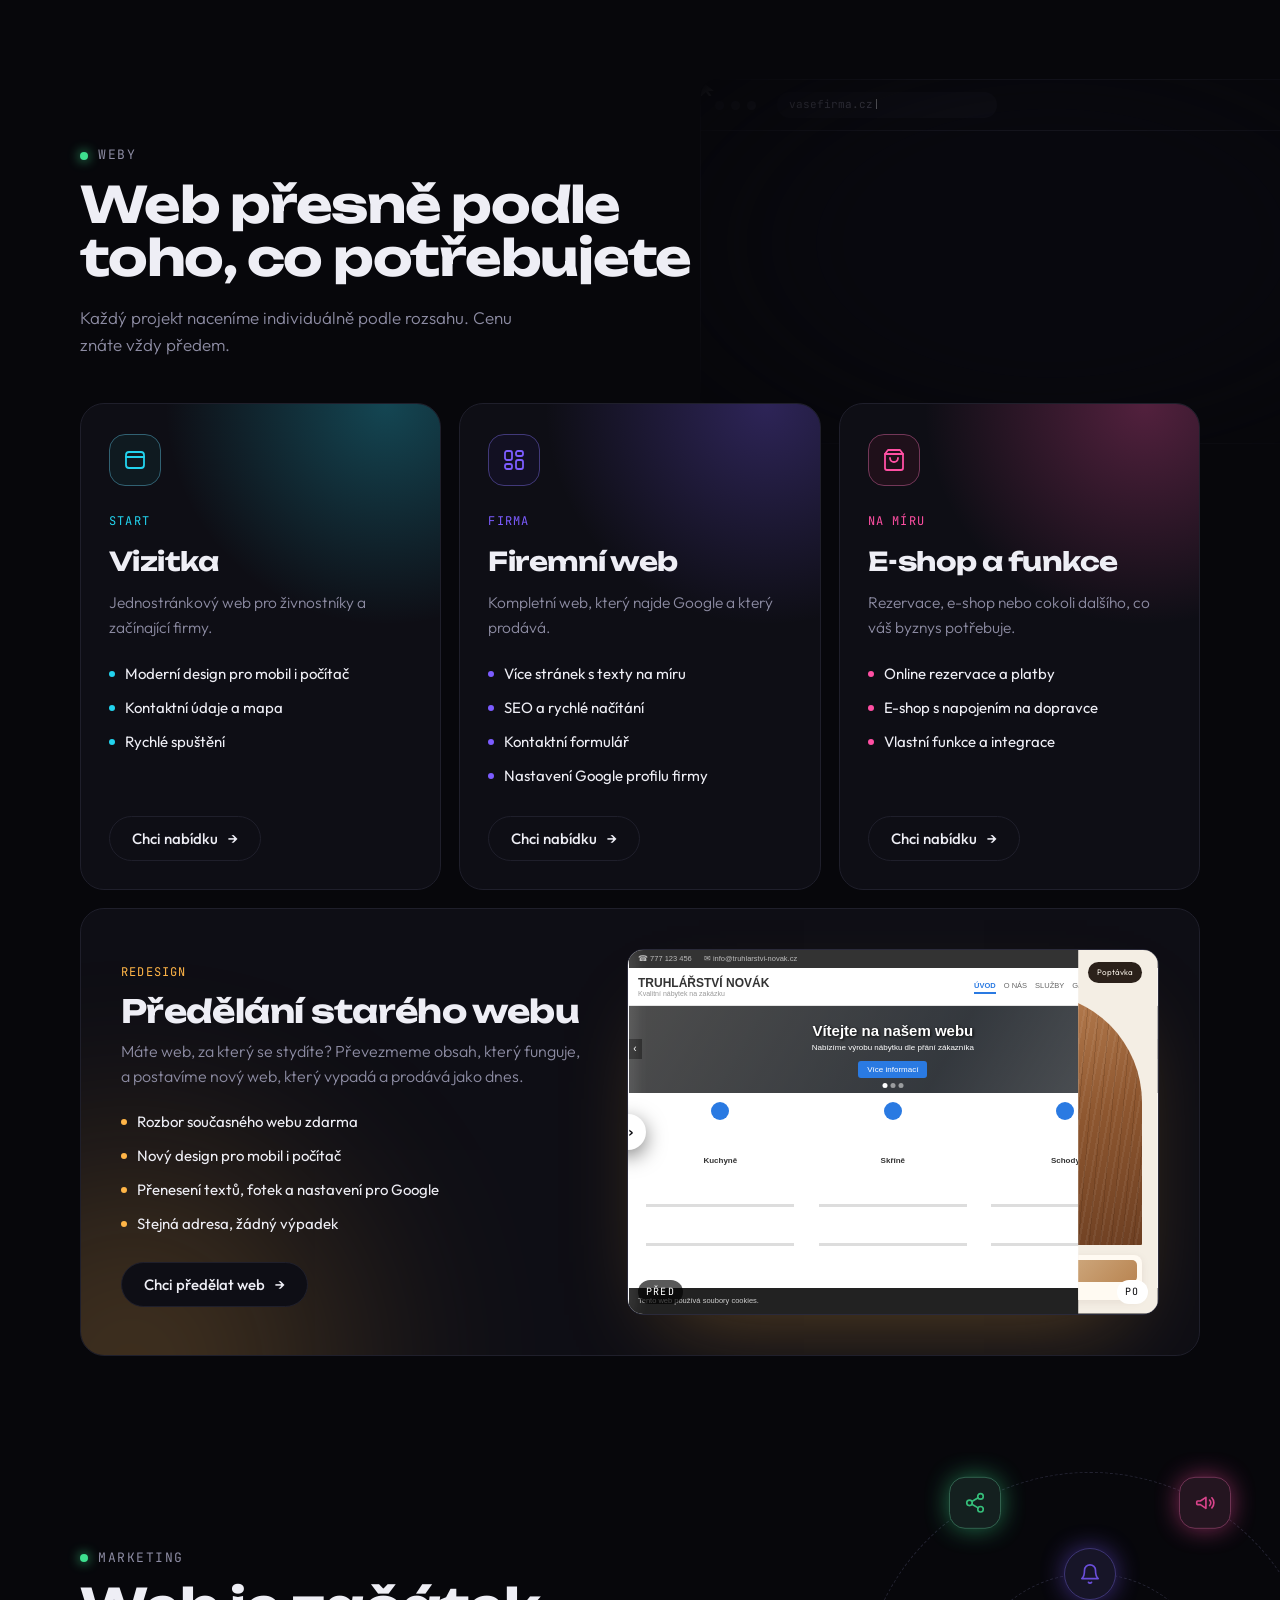
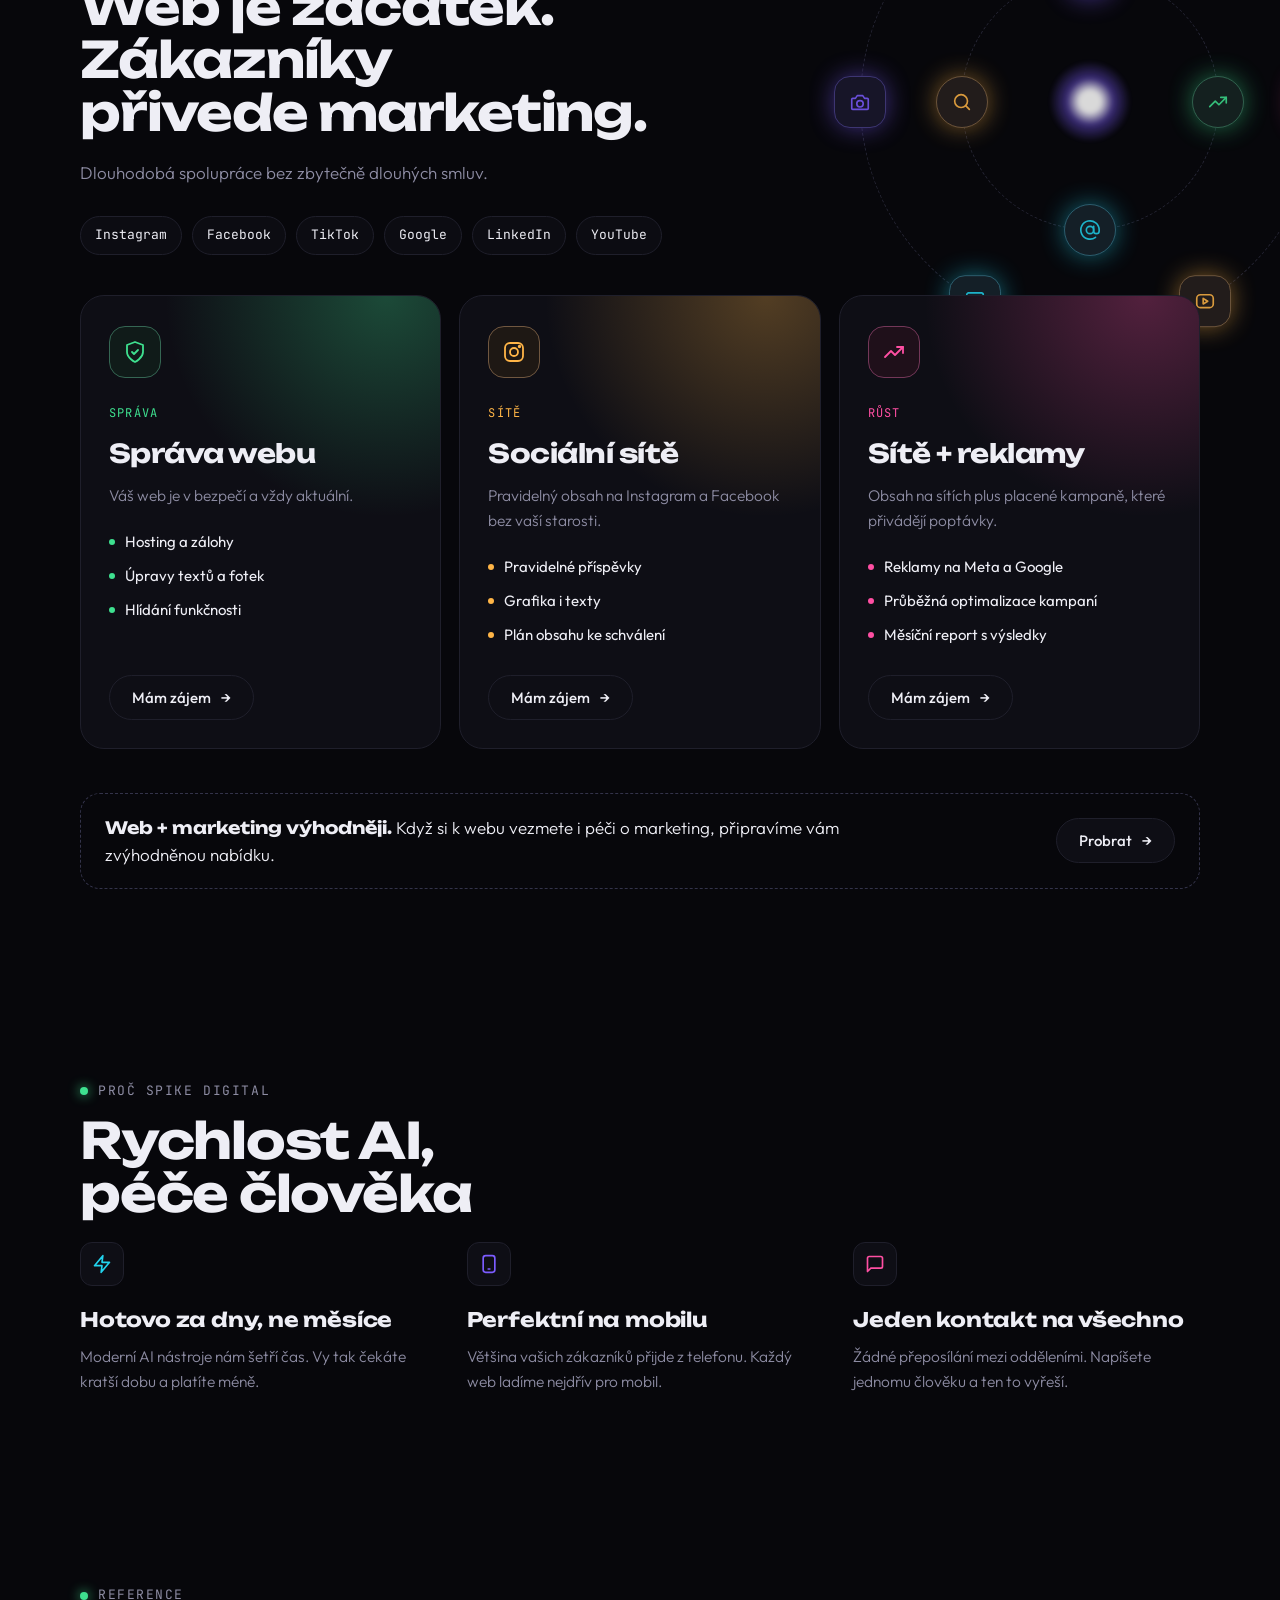
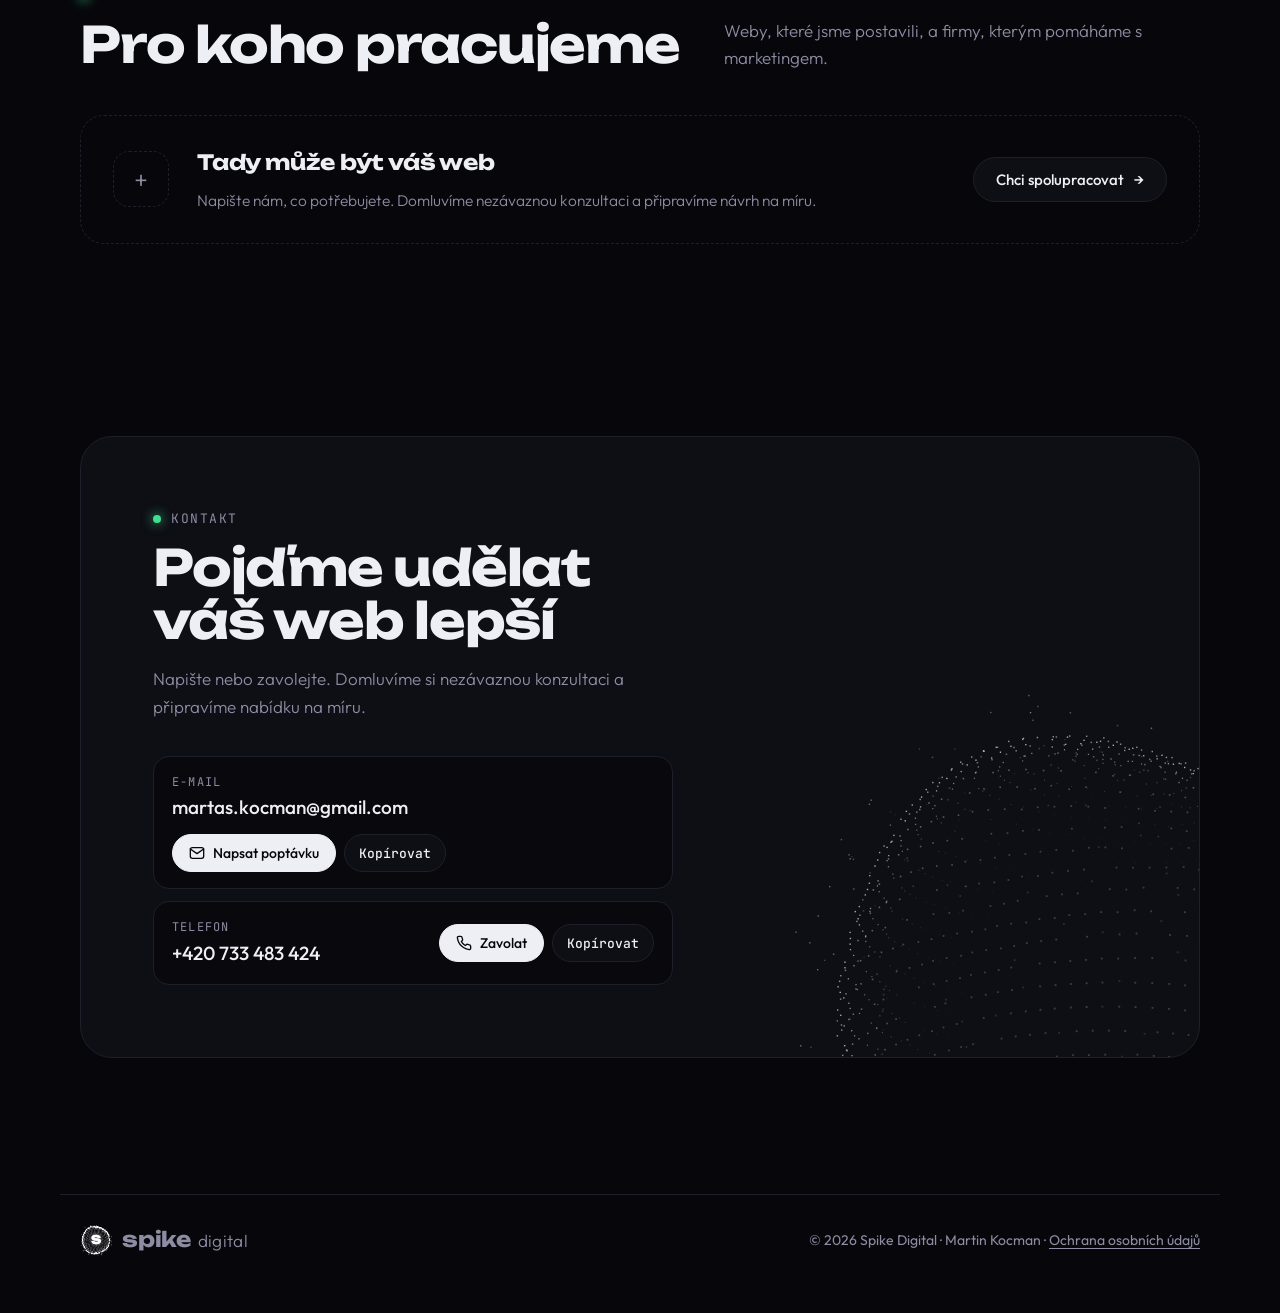
==== commit 3598b5df: "Sekce Reference na hlavním webu Co-Authored-By: Claude Opus 5.5 <noreply@anthropic.com> Claude-Sessi" ====
--- a/index.html
+++ b/index.html
@@ -306,6 +306,32 @@
 .why > div:hover .ico svg{animation:wiggle 1.1s cubic-bezier(.45,0,.55,1)}
 @keyframes wiggle{40%{transform:rotate(-8deg) scale(1.1)}}
 @media (max-width:800px){.why{grid-template-columns:1fr;gap:28px}}
+/* REFERENCE */
+.refs{display:grid;grid-template-columns:repeat(3,1fr);gap:20px}
+.ref{--g:var(--c1);position:relative;display:flex;flex-direction:column;min-height:250px;padding:26px 26px 24px;border:1px solid var(--line);border-radius:24px;background:var(--bg-2);text-decoration:none;color:var(--fg);transition:border-color .6s,transform .7s cubic-bezier(.16,1,.3,1)}
+a.ref:hover{border-color:color-mix(in oklab,var(--g) 50%,var(--line));transform:translateY(-4px)}
+.ref-top{display:flex;align-items:center;justify-content:space-between;gap:12px;margin-bottom:26px}
+.ref-logo{width:56px;height:56px;border-radius:16px;display:grid;place-items:center;overflow:hidden;font-family:var(--display);font-weight:700;font-size:19px;letter-spacing:-.02em;color:var(--g);border:1px solid color-mix(in oklab,var(--g) 40%,var(--line));background:color-mix(in oklab,var(--g) 12%,var(--bg))}
+.ref-logo img{width:100%;height:100%;object-fit:contain;padding:8px;background:#fff}
+.ref-kind{font-family:var(--mono);font-size:11.5px;letter-spacing:.08em;text-transform:uppercase;color:var(--muted)}
+.ref h3{font-family:var(--display);font-weight:700;font-size:21px;letter-spacing:-.01em;margin:0 0 8px}
+.ref p{margin:0 0 18px;color:var(--muted);font-weight:300;font-size:15.5px}
+.ref-tags{display:flex;flex-wrap:wrap;gap:6px;margin-top:auto}
+.ref-tags span{font-family:var(--mono);font-size:12px;padding:5px 10px;border-radius:999px;border:1px solid var(--line)}
+.ref-url{margin-top:16px;font-size:14.5px;color:var(--muted);transition:color .3s}
+a.ref:hover .ref-url{color:var(--fg)}
+.ref-add{align-items:flex-start;justify-content:center;border-style:dashed;background:transparent}
+.ref-add .plus{width:56px;height:56px;border-radius:16px;border:1px dashed var(--line);display:grid;place-items:center;margin-bottom:22px;color:var(--muted);font-size:26px;font-weight:300}
+.ref-add .btn{margin-top:6px}
+.refs:not(:has(.ref:not(.ref-add))) .ref-add{grid-column:1/-1;min-height:0;flex-direction:row;flex-wrap:wrap;align-items:center;justify-content:flex-start;gap:22px 28px;padding:30px 32px}
+.refs:not(:has(.ref:not(.ref-add))) .ref-add .plus{margin:0}
+.refs:not(:has(.ref:not(.ref-add))) .ref-add .txt{flex:1 1 320px}
+.refs:not(:has(.ref:not(.ref-add))) .ref-add p{margin:0}
+.refs:not(:has(.ref:not(.ref-add))) .ref-add .btn{margin:0}
+@media (max-width:900px){.refs{grid-template-columns:1fr 1fr}}
+@media (max-width:600px){.refs{grid-template-columns:1fr}.ref{min-height:0}}
+@media (prefers-reduced-motion:reduce){a.ref:hover{transform:none}}
+
 
 /* contact */
 .contact{
@@ -587,6 +613,7 @@
       <li><a href="#proces">Jak pracujeme</a></li>
       <li><a href="#weby">Weby</a></li>
       <li><a href="#marketing">Marketing</a></li>
+      <li><a href="#reference">Reference</a></li>
       <li><a href="#kontakt">Kontakt</a></li>
     </ul>
     <a class="btn btn-primary" href="#kontakt" data-inq="">Chci web</a>
@@ -892,6 +919,39 @@
           <div class="ico" aria-hidden="true"><svg viewBox="0 0 24 24" fill="none" stroke="var(--c3)" stroke-width="2" stroke-linecap="round" stroke-linejoin="round"><path d="M21 15a2 2 0 0 1-2 2H7l-4 4V5a2 2 0 0 1 2-2h14a2 2 0 0 1 2 2z"/></svg></div>
           <h3>Jeden kontakt na všechno</h3>
           <p>Žádné přeposílání mezi odděleními. Napíšete jednomu člověku a ten to vyřeší.</p>
+        </div>
+      </div>
+    </div>
+  </section>
+
+  <!-- REFERENCE -->
+  <section id="reference">
+    <div class="wrap">
+      <div class="sec-head rv">
+        <div>
+          <div class="eyebrow">Reference</div>
+          <h2>Pro koho pracujeme</h2>
+        </div>
+        <p>Weby, které jsme postavili, a firmy, kterým pomáháme s marketingem.</p>
+      </div>
+      <div class="refs rv">
+        <!-- Nová reference: zkopírovat blok níže, vyplnit a odkomentovat.
+        <a class="ref" href="https://www.example.cz" target="_blank" rel="noopener" style="--g:var(--c2)">
+          <div class="ref-top"><span class="ref-logo">NF</span><span class="ref-kind">Udělali jsme</span></div>
+          <h3>Název firmy</h3>
+          <p>Jedna věta o tom, co jsme pro ně udělali.</p>
+          <div class="ref-tags"><span>Web</span><span>Sociální sítě</span></div>
+          <span class="ref-url">example.cz ↗</span>
+        </a>
+        ref-kind: „Udělali jsme“ nebo „Spolupráce“. Logo: místo zkratky <img src="/reference/logo.png" alt="">
+        -->
+        <div class="ref ref-add">
+          <span class="plus" aria-hidden="true">+</span>
+          <div class="txt">
+            <h3>Tady může být váš web</h3>
+            <p>Napište nám, co potřebujete. Domluvíme nezávaznou konzultaci a připravíme návrh na míru.</p>
+          </div>
+          <a class="btn" href="#kontakt" data-inq="">Chci spolupracovat <span class="arr">→</span></a>
         </div>
       </div>
     </div>
